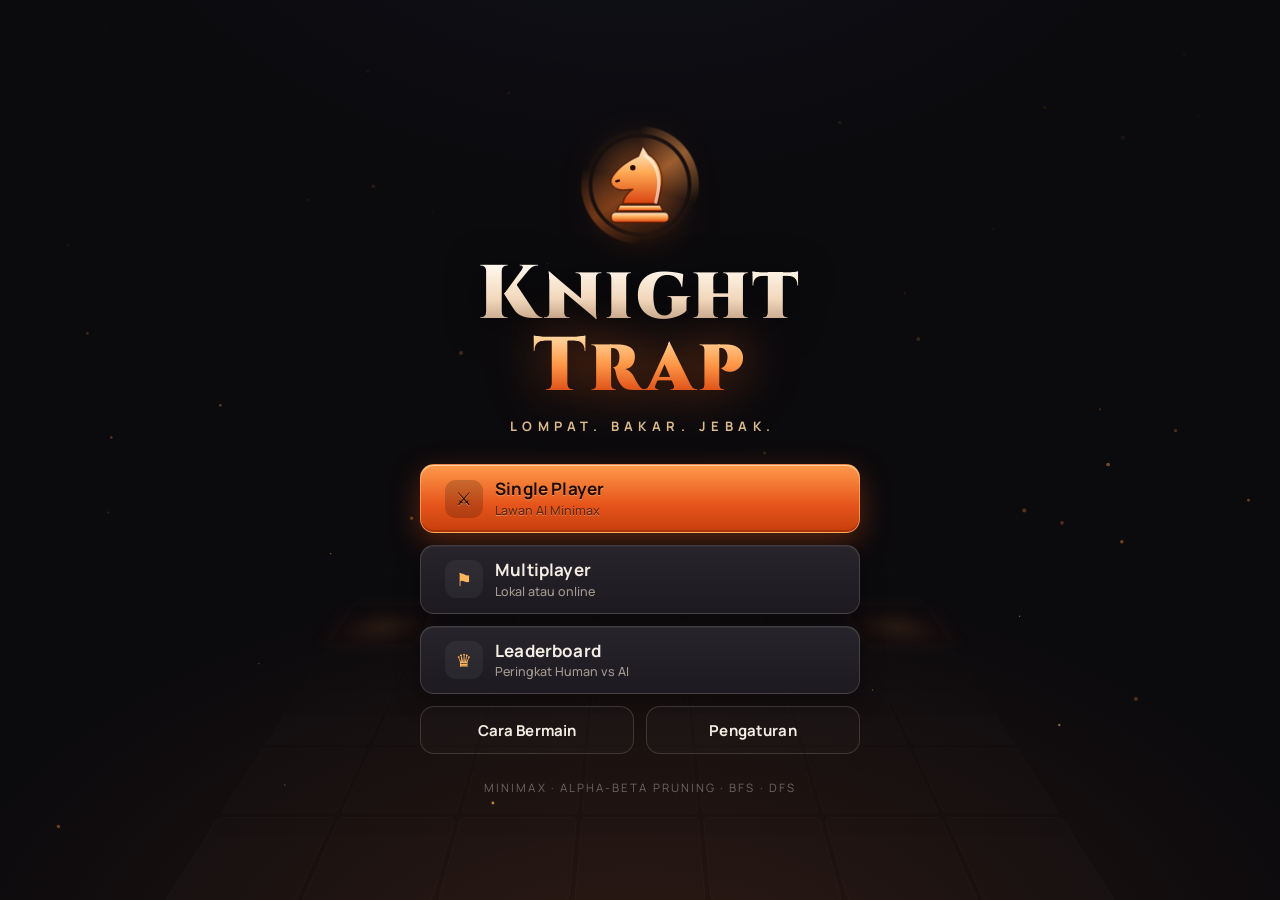
==== index.html @ d7d718d5 "Knight Trap annotated edition: commented source and learning guide" ====
<!doctype html>
<!-- [ID] Awal dokumen HTML; lang="id" = bahasa Indonesia (diganti otomatis oleh setLang di i18n.js). -->
<html lang="id">
<!-- [ID] Bagian head: informasi halaman, tidak tampil di layar. -->
<head>
  <!-- [ID] Pakai pengodean UTF-8 supaya simbol seperti ♞ dan → tampil benar. -->
  <meta charset="utf-8">
  <!-- [ID] Lebar halaman mengikuti layar HP; viewport-fit=cover memakai seluruh layar termasuk area notch. -->
  <meta name="viewport" content="width=device-width, initial-scale=1, viewport-fit=cover">
  <!-- [ID] Judul tab browser. -->
  <title>Knight Trap</title>
  <!-- [ID] Deskripsi untuk mesin pencari dan pratinjau link. -->
  <meta name="description" content="Knight Trap: lompat, bakar, jebak. Game strategi 7×7 dengan AI Minimax + Alpha-Beta Pruning.">
  <!-- [ID] Warna bilah browser di HP. -->
  <meta name="theme-color" content="#0b0a0d">
  <!-- [ID] Ikon tab (favicon) berupa SVG knight yang ditanam langsung di dalam atribut, tanpa file terpisah. -->
  <link rel="icon" href="data:image/svg+xml,%3Csvg xmlns='http://www.w3.org/2000/svg' viewBox='0 0 64 64'%3E%3Crect width='64' height='64' rx='14' fill='%23141217'/%3E%3Cpath fill='%23ff8a3d' d='M20 45C21 40 24 37 27 35C24 35 20 36 17 35C13 34 11 31 12 28L13 26C17 20 24 15 31 12L34 5L38 11C45 15 48 24 47 32C46 38 45 42 44 45Z'/%3E%3Crect x='15' y='47' width='34' height='8' rx='3' fill='%23ff8a3d'/%3E%3C/svg%3E">
  <!-- [ID] Mulai koneksi lebih awal ke server Google Fonts (mempercepat pemuatan font). -->
  <link rel="preconnect" href="https://fonts.googleapis.com">
  <!-- [ID] Sama, untuk server file font. -->
  <link rel="preconnect" href="https://fonts.gstatic.com" crossorigin>
  <!-- [ID] Muat font Cinzel (judul) dan Manrope (teks). -->
  <link href="https://fonts.googleapis.com/css2?family=Cinzel:wght@600;700;900&family=Manrope:wght@400;500;600;700;800&display=swap" rel="stylesheet">
  <!-- [ID] Muat file gaya utama. -->
  <link rel="stylesheet" href="css/style.css">
</head>
<!-- [ID] Isi halaman yang tampil. -->
<body>
  <!-- Shared SVG defs: knight gradients and glyph. Kept 0×0 rather than display:none so gradients resolve. -->
  <!-- [ID] SVG tersembunyi berukuran 0x0 yang menyimpan gradasi warna dan bentuk knight untuk dipakai ulang. -->
  <svg class="svg-defs" width="0" height="0" aria-hidden="true" focusable="false">
    <!-- [ID] defs = definisi yang tidak digambar langsung. -->
    <defs>
      <!-- [ID] Gradasi biru untuk knight P1 (dari atas ke bawah). -->
      <linearGradient id="kg-0" x1="0" y1="0" x2="0" y2="1">
        <!-- [ID] Warna atas: biru sangat terang. -->
        <stop offset="0" stop-color="#e6f0ff"/>
        <!-- [ID] Warna tengah: biru muda. -->
        <stop offset=".45" stop-color="#8fb8ff"/>
        <!-- [ID] Warna bawah: biru tua. -->
        <stop offset="1" stop-color="#2f5fcf"/>
      </linearGradient>
      <!-- [ID] Gradasi oranye untuk knight P2. -->
      <linearGradient id="kg-1" x1="0" y1="0" x2="0" y2="1">
        <!-- [ID] Warna atas: krem. -->
        <stop offset="0" stop-color="#fff0d6"/>
        <!-- [ID] Warna tengah: oranye. -->
        <stop offset=".45" stop-color="#ffaa55"/>
        <!-- [ID] Warna bawah: oranye tua. -->
        <stop offset="1" stop-color="#d9440f"/>
      </linearGradient>
      <!-- [ID] Gradasi kilau putih (dari kiri ke kanan). -->
      <linearGradient id="kg-shine" x1="0" y1="0" x2="1" y2="0">
        <!-- [ID] Transparan. -->
        <stop offset="0" stop-color="#fff" stop-opacity=".0"/>
        <!-- [ID] Putih setengah transparan di tengah. -->
        <stop offset=".5" stop-color="#fff" stop-opacity=".55"/>
        <!-- [ID] Transparan. -->
        <stop offset="1" stop-color="#fff" stop-opacity=".0"/>
      </linearGradient>
      <!-- [ID] Bentuk knight sebagai simbol yang bisa dipakai ulang dengan <use href="#knight-glyph">. -->
      <symbol id="knight-glyph" viewBox="0 0 64 64">
        <!-- [ID] Badan kepala kuda; warna diambil dari variabel CSS (kf = isi, ks = garis) supaya bisa biru atau oranye. -->
        <path class="k-body" style="fill:var(--kf);stroke:var(--ks);stroke-width:1.2;stroke-linejoin:round" d="M20 45C21 40 24 37 27 35C24 35 20 36 17 35C13 34 11 31 12 28L13 26C17 20 24 15 31 12L34 5L38 11C45 15 48 24 47 32C46 38 45 42 44 45Z"/>
        <!-- [ID] Garis surai. -->
        <path class="k-mane" d="M36 12C42 16 45 23 45 31C45 36 44 40 43 44" style="fill:none;stroke:var(--km)" stroke-width="2.2" stroke-linecap="round"/>
        <!-- [ID] Mata. -->
        <circle class="k-eye" cx="27" cy="20" r="1.9" style="fill:var(--ke)"/>
        <!-- [ID] Lubang hidung. -->
        <path class="k-nostril" d="M15.5 29.5l1.8-.6" style="fill:none;stroke:var(--ke)" stroke-width="1.6" stroke-linecap="round"/>
        <!-- [ID] Kerah di bawah leher. -->
        <path class="k-collar" d="M18 46h28l2 4H16z" style="fill:var(--kf);stroke:var(--ks);stroke-width:1.2"/>
        <!-- [ID] Alas bidak. -->
        <rect class="k-base" x="12" y="51" width="40" height="7" rx="3" style="fill:var(--kf);stroke:var(--ks);stroke-width:1.2"/>
      </symbol>
    </defs>
  </svg>

  <!-- [ID] Kanvas bara api yang melayang di latar belakang (digambar oleh fx.js). -->
  <canvas id="bg-embers" aria-hidden="true"></canvas>

  <!-- [ID] Wadah semua layar aplikasi. Hanya satu layar (section.screen) yang tampil pada satu waktu. -->
  <main id="app">
    <!-- MAIN MENU -->
    <!-- [ID] Layar menu utama (data-screen="menu"). -->
    <section class="screen is-active" id="screen-menu" data-screen="menu">
      <!-- [ID] Papan hiasan miring di belakang menu (kotaknya diisi main.js). -->
      <div class="menu-stage" aria-hidden="true"><div class="menu-board" id="menu-board"></div></div>
      <!-- [ID] Isi menu. -->
      <div class="menu">
        <!-- [ID] Lambang lingkaran dengan knight. -->
        <div class="crest" aria-hidden="true">
          <!-- [ID] Cincin bercahaya. -->
          <div class="crest-ring"></div>
          <!-- [ID] Knight oranye di tengah lambang. -->
          <svg class="crest-knight" viewBox="0 0 64 64"><use href="#knight-glyph" class="kglyph p1"/></svg>
        </div>
        <!-- [ID] Judul besar "Knight Trap". -->
        <h1 class="title" aria-label="Knight Trap">
          <!-- [ID] Kata "Knight". -->
          <span class="title-word">Knight</span>
          <!-- [ID] Kata "Trap" (warna api). -->
          <span class="title-word title-trap">Trap</span>
        </h1>
        <!-- [ID] Slogan; data-i18n="tagline" artinya teksnya diganti sesuai bahasa. -->
        <p class="tagline" data-i18n="tagline">Lompat. Bakar. Jebak.</p>
        <!-- [ID] Tombol-tombol menu. -->
        <nav class="menu-buttons">
          <!-- [ID] Tombol Single Player; data-go="sp" membuka layar sp. -->
          <button class="btn btn-primary btn-lg" data-go="sp">
            <!-- [ID] Ikon pedang. -->
            <span class="btn-icon" aria-hidden="true">⚔</span>
            <!-- [ID] Teks tombol dan keterangan kecil. -->
            <span><span data-i18n="singlePlayer">Single Player</span><small data-i18n="vsAi">Lawan AI</small></span>
          </button>
          <!-- [ID] Tombol Multiplayer (layar mp). -->
          <button class="btn btn-lg" data-go="mp">
            <!-- [ID] Ikon bendera. -->
            <span class="btn-icon" aria-hidden="true">⚑</span>
            <!-- [ID] Teks tombol. -->
            <span><span data-i18n="multiplayer">Multiplayer</span><small data-i18n="mpSub">Lokal atau online</small></span>
          </button>
          <!-- [ID] Tombol Leaderboard (layar board). -->
          <button class="btn btn-lg" data-go="board">
            <!-- [ID] Ikon mahkota. -->
            <span class="btn-icon" aria-hidden="true">♛</span>
            <!-- [ID] Teks tombol. -->
            <span><span data-i18n="leaderboard">Leaderboard</span><small data-i18n="lbMenuSub">Peringkat Human vs AI</small></span>
          </button>
          <!-- [ID] Baris dua tombol kecil. -->
          <div class="menu-row">
            <!-- [ID] Tombol Cara Bermain. -->
            <button class="btn btn-ghost" data-go="howto" data-i18n="howToPlay">Cara Bermain</button>
            <!-- [ID] Tombol Pengaturan. -->
            <button class="btn btn-ghost" data-go="settings" data-i18n="settings">Pengaturan</button>
          </div>
        </nav>
        <!-- [ID] Catatan algoritma yang dipakai. -->
        <p class="menu-foot">Minimax · Alpha-Beta Pruning · BFS · DFS</p>
      </div>
    </section>

    <!-- SINGLE PLAYER SETUP -->
    <!-- [ID] Layar persiapan Single Player. -->
    <section class="screen" id="screen-sp" data-screen="sp">
      <!-- [ID] Panel halaman. -->
      <div class="panel-page">
        <!-- [ID] Kepala halaman. -->
        <header class="page-head">
          <!-- [ID] Tombol kembali (data-back). -->
          <button class="icon-btn" data-back aria-label="Back">←</button>
          <!-- [ID] Judul. -->
          <h2 data-i18n="singlePlayer">Single Player</h2>
        </header>
        <!-- [ID] Label tingkat kesulitan. -->
        <h3 class="label" data-i18n="difficulty">Tingkat kesulitan</h3>
        <!-- [ID] Empat kartu level, berperilaku seperti radio button. -->
        <div class="diff-grid" role="radiogroup" id="diff-grid">
          <!-- [ID] Kartu Easy. -->
          <button class="diff-card" role="radio" data-diff="easy">
            <!-- [ID] Satu ikon api. -->
            <span class="diff-flames" aria-hidden="true"><i></i></span>
            <!-- [ID] Nama level, kedalaman, dan poin per langkah (data-pts diisi main.js). -->
            <strong data-i18n="easy">Easy</strong><span class="diff-meta" data-i18n="depth1">Kedalaman 1</span><span class="diff-pts" data-pts="easy"></span>
          </button>
          <!-- [ID] Kartu Medium. -->
          <button class="diff-card" role="radio" data-diff="medium">
            <!-- [ID] Dua ikon api. -->
            <span class="diff-flames" aria-hidden="true"><i></i><i></i></span>
            <!-- [ID] Nama level, kedalaman, poin. -->
            <strong data-i18n="medium">Medium</strong><span class="diff-meta" data-i18n="depth2">Kedalaman 2</span><span class="diff-pts" data-pts="medium"></span>
          </button>
          <!-- [ID] Kartu Hard. -->
          <button class="diff-card" role="radio" data-diff="hard">
            <!-- [ID] Tiga ikon api. -->
            <span class="diff-flames" aria-hidden="true"><i></i><i></i><i></i></span>
            <!-- [ID] Nama level, kedalaman, poin. -->
            <strong data-i18n="hard">Hard</strong><span class="diff-meta" data-i18n="depth3">Kedalaman 3</span><span class="diff-pts" data-pts="hard"></span>
          </button>
          <!-- [ID] Kartu Expert. -->
          <button class="diff-card" role="radio" data-diff="expert">
            <!-- [ID] Empat ikon api. -->
            <span class="diff-flames" aria-hidden="true"><i></i><i></i><i></i><i></i></span>
            <!-- [ID] Nama level, kedalaman, poin. -->
            <strong data-i18n="expert">Expert</strong><span class="diff-meta" data-i18n="depth4">Kedalaman 4</span><span class="diff-pts" data-pts="expert"></span>
          </button>
        </div>
        <!-- [ID] Judul "Cara dapat poin". -->
        <h3 class="label" data-i18n="pointsHow">Cara dapat poin</h3>
        <!-- [ID] Kotak tabel poin. -->
        <div class="pts-box">
          <!-- [ID] Tabel poin per level (diisi pointsTable di main.js). -->
          <div id="sp-points"></div>
          <!-- [ID] Penjelasan singkat sistem poin. -->
          <p class="pts-note" data-i18n="pointsNote">Setiap langkahmu dapat poin, dan menang dapat bonus.</p>
        </div>
        <!-- [ID] Label siapa jalan duluan. -->
        <h3 class="label" data-i18n="whoFirst">Siapa jalan duluan?</h3>
        <!-- [ID] Tiga pilihan. -->
        <div class="seg" role="radiogroup" id="first-seg">
          <!-- [ID] Pemain duluan. -->
          <button role="radio" data-first="human" data-i18n="you">Kamu</button>
          <!-- [ID] AI duluan. -->
          <button role="radio" data-first="ai">AI</button>
          <!-- [ID] Acak. -->
          <button role="radio" data-first="random" data-i18n="random">Acak</button>
        </div>
        <!-- [ID] Baris saklar Alpha-Beta. -->
        <label class="switch-row">
          <!-- [ID] Judul dan penjelasan saklar. -->
          <span><strong>Alpha-Beta Pruning</strong><small data-i18n="abHint">Matikan untuk melihat Minimax biasa memeriksa lebih banyak posisi.</small></span>
          <!-- [ID] Saklar (checkbox bergaya switch). -->
          <input type="checkbox" class="switch" id="sp-ab" checked>
        </label>
        <!-- [ID] Baris nama tim. -->
        <div class="switch-row">
          <!-- [ID] Label dan nama tim saat ini. -->
          <span><strong data-i18n="teamName">Nama tim</strong><small id="sp-team-name">—</small></span>
          <!-- [ID] Tombol Ganti nama. -->
          <button class="btn btn-ghost team-change" id="sp-team-change" data-i18n="change">Ganti</button>
        </div>
        <!-- [ID] Tombol Mulai. -->
        <button class="btn btn-primary btn-lg btn-block" id="sp-start" data-i18n="startGame">Mulai</button>
      </div>
    </section>

    <!-- MULTIPLAYER -->
    <!-- [ID] Layar Multiplayer. -->
    <section class="screen" id="screen-mp" data-screen="mp">
      <!-- [ID] Panel halaman. -->
      <div class="panel-page">
        <!-- [ID] Kepala halaman. -->
        <header class="page-head">
          <!-- [ID] Tombol kembali. -->
          <button class="icon-btn" data-back aria-label="Back">←</button>
          <!-- [ID] Judul. -->
          <h2 data-i18n="multiplayer">Multiplayer</h2>
        </header>
        <!-- [ID] Kartu mode Lokal (seluruh kartu adalah tombol). -->
        <button class="mode-card" id="mp-local">
          <!-- [ID] Gambar dua knight. -->
          <span class="mode-art" aria-hidden="true">
            <!-- [ID] Knight biru. -->
            <svg viewBox="0 0 64 64"><use href="#knight-glyph" class="kglyph p0"/></svg>
            <!-- [ID] Knight oranye, dicerminkan. -->
            <svg viewBox="0 0 64 64" class="flip"><use href="#knight-glyph" class="kglyph p1"/></svg>
          </span>
          <!-- [ID] Judul dan penjelasan mode Lokal. -->
          <span class="mode-text"><strong data-i18n="local">Lokal</strong><small data-i18n="localSub">Dua pemain di satu perangkat, bergantian.</small></span>
          <!-- [ID] Panah ke kanan. -->
          <span class="chev" aria-hidden="true">›</span>
        </button>
        <!-- [ID] Kartu mode Online. -->
        <div class="mode-card mode-online">
          <!-- [ID] Ikon bola dunia. -->
          <span class="mode-art" aria-hidden="true"><span class="globe">◎</span></span>
          <!-- [ID] Judul dan penjelasan mode Online. -->
          <span class="mode-text"><strong>Online</strong><small data-i18n="onlineSub">Main lewat internet dengan kode ruang.</small></span>
          <!-- [ID] Tombol-tombol online. -->
          <div class="online-actions">
            <!-- [ID] Tombol Buat ruang. -->
            <button class="btn btn-primary" id="mp-host" data-i18n="createRoom">Buat ruang</button>
            <!-- [ID] Form gabung dengan kode. -->
            <form class="join-form" id="join-form" autocomplete="off">
              <!-- [ID] Kolom kode ruang (maks. 6 karakter, otomatis huruf besar). -->
              <input id="join-code" class="code-input" maxlength="6" placeholder="KODE" aria-label="Room code" spellcheck="false" autocapitalize="characters">
              <!-- [ID] Tombol Gabung. -->
              <button class="btn" type="submit" data-i18n="join">Gabung</button>
            </form>
          </div>
        </div>
      </div>
    </section>

    <!-- ONLINE LOBBY -->
    <!-- [ID] Layar lobi online. -->
    <section class="screen" id="screen-lobby" data-screen="lobby">
      <!-- [ID] Panel halaman. -->
      <div class="panel-page lobby">
        <!-- [ID] Kepala halaman. -->
        <header class="page-head">
          <!-- [ID] Tombol kembali (membatalkan sesi). -->
          <button class="icon-btn" id="lobby-cancel" aria-label="Back">←</button>
          <!-- [ID] Judul. -->
          <h2>Online</h2>
        </header>
        <!-- [ID] Kartu lobi. -->
        <div class="lobby-card">
          <!-- [ID] Label kode ruang. -->
          <p class="label" id="lobby-label" data-i18n="roomCode">Kode ruang</p>
          <!-- [ID] Kode ruang besar. -->
          <div class="room-code" id="room-code">·····</div>
          <!-- [ID] Tombol salin kode. -->
          <button class="btn btn-ghost" id="copy-code" data-i18n="copy">Salin kode</button>
          <!-- [ID] Status koneksi: titik warna dan teks. -->
          <div class="conn-status"><span class="dot" id="lobby-dot"></span><span id="lobby-status">…</span></div>
          <!-- [ID] Petunjuk. -->
          <p class="lobby-hint" id="lobby-hint" data-i18n="lobbyHint">Bagikan kode ini ke temanmu. Game mulai otomatis saat dia bergabung.</p>
        </div>
      </div>
    </section>

    <!-- LEADERBOARD -->
    <!-- [ID] Layar Leaderboard. -->
    <section class="screen" id="screen-board" data-screen="board">
      <!-- [ID] Panel halaman. -->
      <div class="panel-page">
        <!-- [ID] Kepala halaman. -->
        <header class="page-head">
          <!-- [ID] Tombol kembali. -->
          <button class="icon-btn" data-back aria-label="Back">←</button>
          <!-- [ID] Judul. -->
          <h2 data-i18n="leaderboard">Leaderboard</h2>
          <!-- [ID] Tombol refresh (ikon berputar saat memuat). -->
          <button class="icon-btn lb-refresh" id="lb-refresh" aria-label="Refresh">↻</button>
        </header>
        <!-- [ID] Subjudul acara. -->
        <p class="lb-sub">NPLC Universitas Ciputra · Human vs AI</p>
        <!-- [ID] Status: titik warna dan waktu pembaruan atau "offline". -->
        <div class="conn-status lb-status"><span class="dot" id="lb-dot"></span><span id="lb-status">…</span></div>
        <!-- [ID] Tabel leaderboard. -->
        <div class="lb">
          <!-- [ID] Baris judul kolom. -->
          <div class="lb-row lb-head" aria-hidden="true">
            <!-- [ID] Kolom: #, Tim, Poin, Menang, Main. -->
            <span>#</span><span data-i18n="lbTeam">Tim</span><span data-i18n="lbPoints">Poin</span><span data-i18n="lbWins">Menang</span><span data-i18n="lbGames">Main</span>
          </div>
          <!-- [ID] Daftar tim (diisi renderLeaderboard di main.js). -->
          <ol class="lb-list" id="lb-list"></ol>
        </div>
        <!-- [ID] Info skor yang masih tersimpan di perangkat. -->
        <p class="lb-pending" id="lb-pending" hidden></p>
      </div>
    </section>

    <!-- HOW TO PLAY -->
    <!-- [ID] Layar Cara Bermain. -->
    <section class="screen" id="screen-howto" data-screen="howto">
      <!-- [ID] Panel halaman lebar. -->
      <div class="panel-page wide">
        <!-- [ID] Kepala halaman. -->
        <header class="page-head">
          <!-- [ID] Tombol kembali. -->
          <button class="icon-btn" data-back aria-label="Back">←</button>
          <!-- [ID] Judul. -->
          <h2 data-i18n="howToPlay">Cara Bermain</h2>
        </header>
        <!-- [ID] Tiga kartu langkah (diisi buildHowTo di main.js). -->
        <div class="steps" id="howto-steps"></div>
        <!-- [ID] Kotak aturan kalah. -->
        <div class="lose-rule">
          <!-- [ID] Ikon rantai. -->
          <span class="lose-icon" aria-hidden="true">⛓</span>
          <!-- [ID] Teks aturan kalah (berisi HTML, lewat data-i18n-html). -->
          <p data-i18n-html="loseRule"></p>
        </div>
        <!-- [ID] Tombol Main sekarang (ke layar Single Player). -->
        <button class="btn btn-primary btn-lg btn-block" data-go="sp" data-i18n="playNow">Main sekarang</button>
      </div>
    </section>

    <!-- SETTINGS -->
    <!-- [ID] Layar Pengaturan. -->
    <section class="screen" id="screen-settings" data-screen="settings">
      <!-- [ID] Panel halaman. -->
      <div class="panel-page">
        <!-- [ID] Kepala halaman. -->
        <header class="page-head">
          <!-- [ID] Tombol kembali. -->
          <button class="icon-btn" data-back aria-label="Back">←</button>
          <!-- [ID] Judul. -->
          <h2 data-i18n="settings">Pengaturan</h2>
        </header>
        <!-- [ID] Baris saklar suara. -->
        <label class="switch-row">
          <!-- [ID] Judul dan penjelasan. -->
          <span><strong data-i18n="sound">Suara</strong><small data-i18n="soundSub">Efek lompat, bakar, dan jebakan.</small></span>
          <!-- [ID] Saklar suara. -->
          <input type="checkbox" class="switch" id="set-sound" checked>
        </label>
        <!-- [ID] Baris pilihan bahasa. -->
        <div class="switch-row">
          <!-- [ID] Label. -->
          <span><strong data-i18n="language">Bahasa</strong></span>
          <!-- [ID] Dua pilihan bahasa. -->
          <div class="seg seg-sm" id="lang-seg" role="radiogroup">
            <!-- [ID] Indonesia. -->
            <button role="radio" data-lang="id">Indonesia</button>
            <!-- [ID] English. -->
            <button role="radio" data-lang="en">English</button>
          </div>
        </div>
        <!-- [ID] Kredit tim. -->
        <p class="credits">Knight Trap · Louis Yuriel Saputra, Clarrence Adriano Hemeldan, Shatrya Christiano Chandra · Universitas Ciputra 2026/2027</p>
      </div>
    </section>

    <!-- GAME -->
    <!-- [ID] Layar permainan. -->
    <section class="screen" id="screen-game" data-screen="game">
      <!-- [ID] Bilah atas. -->
      <header class="game-top">
        <!-- [ID] Tombol kembali ke menu. -->
        <button class="icon-btn" id="game-exit" aria-label="Menu">←</button>
        <!-- [ID] Nama mode, misalnya "Single Player · Hard". -->
        <div class="game-mode" id="game-mode">—</div>
        <!-- [ID] Bagian kanan bilah atas. -->
        <div class="game-top-right">
          <!-- [ID] Kotak skor (hanya mode Single Player). -->
          <span class="score-pill" id="score-pill" hidden><small data-i18n="points">Poin</small><b id="score-val">0</b></span>
          <!-- [ID] Status koneksi (hanya mode online). -->
          <span class="net-pill" id="net-pill" hidden><span class="dot"></span><span class="net-text"></span></span>
          <!-- [ID] Tombol suara. -->
          <button class="icon-btn" id="game-sound" aria-label="Sound">♪</button>
        </div>
      </header>

      <!-- [ID] Tata letak game: kartu pemain, papan, panel samping. -->
      <div class="game-layout">
        <!-- [ID] Kartu pemain. -->
        <aside class="players" id="players">
          <!-- [ID] Kartu P1 (biru). -->
          <div class="pcard" data-side="0">
            <!-- [ID] Ikon knight biru. -->
            <svg class="pcard-knight" viewBox="0 0 64 64" aria-hidden="true"><use href="#knight-glyph" class="kglyph p0"/></svg>
            <!-- [ID] Nama dan warna. -->
            <div class="pcard-info"><strong class="pcard-name">P1</strong><span class="pcard-sub"></span></div>
            <!-- [ID] Jumlah lompatan legal (mobilitas). -->
            <div class="pcard-mob" title="Lompatan tersedia"><b>0</b><small data-i18n="jumps">lompatan</small></div>
          </div>
          <!-- [ID] Tulisan VS. -->
          <div class="vs" aria-hidden="true">VS</div>
          <!-- [ID] Kartu P2 (oranye). -->
          <div class="pcard" data-side="1">
            <!-- [ID] Ikon knight oranye. -->
            <svg class="pcard-knight" viewBox="0 0 64 64" aria-hidden="true"><use href="#knight-glyph" class="kglyph p1"/></svg>
            <!-- [ID] Nama dan warna. -->
            <div class="pcard-info"><strong class="pcard-name">P2</strong><span class="pcard-sub"></span></div>
            <!-- [ID] Jumlah lompatan legal. -->
            <div class="pcard-mob"><b>0</b><small data-i18n="jumps">lompatan</small></div>
          </div>
        </aside>

        <!-- [ID] Kolom papan. -->
        <div class="board-col">
          <!-- [ID] Status giliran; aria-live supaya pembaca layar mengumumkan perubahan. -->
          <div class="status" id="status" aria-live="polite">
            <!-- [ID] Titik warna dan teks status. -->
            <span class="status-dot"></span><span class="status-text" id="status-text"></span>
            <!-- [ID] Tombol Batal lompat (muncul saat fase jebakan). -->
            <button class="status-undo" id="undo-jump" hidden data-i18n="undoJump">Batal lompat</button>
          </div>
          <!-- [ID] Bingkai papan. -->
          <div class="board-shell" id="board-shell">
            <!-- [ID] Papan 7x7 (kotak, knight, dan kanvas efek dibuat oleh BoardView di board.js). -->
            <div class="board" id="board"></div>
          </div>
        </div>

        <!-- [ID] Panel samping. -->
        <aside class="side" id="side">
          <!-- [ID] Panel "Otak AI" (hanya mode Single Player). -->
          <section class="ai-panel" id="ai-panel">
            <!-- [ID] Kepala panel. -->
            <header class="ai-head">
              <!-- [ID] Judul. -->
              <h3 data-i18n="aiBrain">Otak AI</h3>
              <!-- [ID] Animasi tiga titik "berpikir". -->
              <span class="thinking" id="thinking"><i></i><i></i><i></i><span data-i18n="thinking">berpikir</span></span>
            </header>
            <!-- [ID] Kotak statistik. -->
            <div class="stats">
              <!-- [ID] Kedalaman. -->
              <div class="stat"><small data-i18n="statDepth">Kedalaman</small><b id="st-depth">–</b></div>
              <!-- [ID] Posisi diperiksa. -->
              <div class="stat"><small data-i18n="statNodes">Posisi diperiksa</small><b id="st-nodes">–</b></div>
              <!-- [ID] Cabang dipangkas. -->
              <div class="stat"><small data-i18n="statCutoffs">Cabang dipangkas</small><b id="st-cutoffs">–</b></div>
              <!-- [ID] Waktu. -->
              <div class="stat"><small data-i18n="statTime">Waktu</small><b id="st-time">–</b></div>
              <!-- [ID] Skor langkah (lebar penuh). -->
              <div class="stat stat-wide"><small data-i18n="statScore">Skor langkah</small><b id="st-score">–</b></div>
            </div>
            <!-- [ID] Saklar Alpha-Beta di dalam game. -->
            <label class="switch-row compact">
              <!-- [ID] Label dan status ON/OFF. -->
              <span><strong>Alpha-Beta</strong><small id="ab-state">ON</small></span>
              <!-- [ID] Saklar. -->
              <input type="checkbox" class="switch" id="game-ab" checked>
            </label>
          </section>
          <!-- [ID] Panel riwayat langkah. -->
          <section class="log-panel">
            <!-- [ID] Judul. -->
            <h3 data-i18n="moveLog">Riwayat langkah</h3>
            <!-- [ID] Daftar langkah (diisi ui.log di main.js). -->
            <ol class="log" id="log"></ol>
          </section>
        </aside>
      </div>
    </section>
  </main>

  <!-- GAME OVER -->
  <!-- [ID] Layar game over (lapisan modal, tersembunyi sampai game selesai). -->
  <div class="modal" id="gameover" hidden>
    <!-- [ID] Kartu dialog. -->
    <div class="modal-card" role="dialog" aria-modal="true" aria-labelledby="go-title">
      <!-- [ID] Knight di atas kartu (warna pemenang). -->
      <div class="go-crest"><svg viewBox="0 0 64 64"><use href="#knight-glyph" class="kglyph" id="go-glyph"/></svg></div>
      <!-- [ID] Judul: Kamu Menang / Kamu Kalah. -->
      <h2 id="go-title">—</h2>
      <!-- [ID] Keterangan. -->
      <p id="go-sub"></p>
      <!-- [ID] Jumlah langkah. -->
      <div class="go-stats"><span><b id="go-moves">0</b> <span data-i18n="movesPlayed">langkah</span></span></div>
      <!-- [ID] Bagian poin (hanya Single Player). -->
      <section class="go-score" id="go-score" hidden>
        <!-- [ID] Judul dan level x pengali. -->
        <header class="go-score-head"><span data-i18n="points">Poin</span><span id="go-mult"></span></header>
        <!-- [ID] Rincian poin. -->
        <ul class="go-breakdown" id="go-breakdown"></ul>
        <!-- [ID] Tombol Kirim skor. -->
        <button class="btn btn-block" id="go-submit" data-i18n="submitScore">Kirim skor</button>
        <!-- [ID] Status pengiriman. -->
        <p class="go-submit-status" id="go-submit-status" aria-live="polite"></p>
      </section>
      <!-- [ID] Tombol aksi. -->
      <div class="go-actions">
        <!-- [ID] Main lagi. -->
        <button class="btn btn-primary btn-lg" id="go-rematch" data-i18n="rematch">Main lagi</button>
        <!-- [ID] Menu utama. -->
        <button class="btn btn-ghost" id="go-menu" data-i18n="mainMenu">Menu utama</button>
      </div>
      <!-- [ID] Pesan tunggu (mode online). -->
      <p class="go-wait" id="go-wait" hidden></p>
    </div>
  </div>

  <!-- [ID] Notifikasi singkat (toast) di bawah layar. -->
  <div class="toast" id="toast" role="status" aria-live="polite"></div>

  <!-- [ID] Muat main.js sebagai ES module; main.js memuat file lain lewat import. -->
  <script type="module" src="js/main.js"></script>
</body>
</html>
---- css/style.css ----
/* Knight Trap — dark stone board lit by embers. */

/* [ID] Gaya untuk: akar dokumen (tempat variabel global). */
:root {
  /* [ID] variabel --bg (warna latar) = #0b0a0d */
  --bg: #0b0a0d;
  /* [ID] variabel --bg-2 (warna latar kedua) = #131118 */
  --bg-2: #131118;
  /* [ID] variabel --panel (warna panel transparan) = rgba(25, 22, 30, 0.78) */
  --panel: rgba(25, 22, 30, 0.78);
  /* [ID] variabel --panel-solid (warna panel padat) = #19161e */
  --panel-solid: #19161e;
  /* [ID] variabel --panel-2 (warna panel kedua) = rgba(36, 32, 42, 0.9) */
  --panel-2: rgba(36, 32, 42, 0.9);
  /* [ID] variabel --line (warna garis tipis) = rgba(255, 236, 214, 0.09) */
  --line: rgba(255, 236, 214, 0.09);
  /* [ID] variabel --line-2 (warna garis lebih jelas) = rgba(255, 236, 214, 0.16) */
  --line-2: rgba(255, 236, 214, 0.16);
  /* [ID] variabel --text (warna teks) = #f4ede4 */
  --text: #f4ede4;
  /* [ID] variabel --muted (warna teks redup) = #a39a90 */
  --muted: #a39a90;
  /* [ID] variabel --faint (warna teks sangat redup) = #6d665f */
  --faint: #6d665f;

  /* [ID] variabel --ember (warna oranye api) = #ff7a2f */
  --ember: #ff7a2f;
  /* [ID] variabel --ember-2 (oranye terang) = #ffb45c */
  --ember-2: #ffb45c;
  /* [ID] variabel --ember-3 (oranye pucat) = #ffd9a3 */
  --ember-3: #ffd9a3;
  /* [ID] variabel --ember-glow (pendaran oranye) = rgba(255, 122, 47, 0.45) */
  --ember-glow: rgba(255, 122, 47, 0.45);
  /* [ID] variabel --steel (warna biru baja) = #6ea8ff */
  --steel: #6ea8ff;
  /* [ID] variabel --steel-2 (biru terang) = #b9d4ff */
  --steel-2: #b9d4ff;
  /* [ID] variabel --steel-glow (pendaran biru) = rgba(110, 168, 255, 0.45) */
  --steel-glow: rgba(110, 168, 255, 0.45);
  /* [ID] variabel --danger (warna bahaya (merah)) = #ff5a4f */
  --danger: #ff5a4f;
  /* [ID] variabel --ok (warna berhasil (hijau)) = #57d9a3 */
  --ok: #57d9a3;

  /* [ID] variabel --cell-a (warna kotak terang) = #2b2c35 */
  --cell-a: #2b2c35;
  /* [ID] variabel --cell-b (warna kotak gelap) = #24252d */
  --cell-b: #24252d;

  /* [ID] variabel --radius (sudut bulat besar) = 16px */
  --radius: 16px;
  /* [ID] variabel --radius-sm (sudut bulat kecil) = 10px */
  --radius-sm: 10px;
  /* [ID] variabel --shadow (bayangan standar) = 0 20px 60px rgba(0, 0, 0, 0.55), 0 2px 0 rgba… */
  --shadow: 0 20px 60px rgba(0, 0, 0, 0.55), 0 2px 0 rgba(255, 255, 255, 0.03) inset;
  /* [ID] variabel --font-ui (font teks) = 'Manrope', system-ui, -apple-system, 'Segoe U… */
  --font-ui: 'Manrope', system-ui, -apple-system, 'Segoe UI', sans-serif;
  /* [ID] variabel --font-display (font judul) = 'Cinzel', 'Trajan Pro', Georgia, serif */
  --font-display: 'Cinzel', 'Trajan Pro', Georgia, serif;
  /* [ID] variabel --ease-out (kurva animasi melambat) = cubic-bezier(0.22, 1, 0.36, 1) */
  --ease-out: cubic-bezier(0.22, 1, 0.36, 1);
  /* [ID] variabel --ease-spring (kurva animasi memantul) = cubic-bezier(0.34, 1.56, 0.64, 1) */
  --ease-spring: cubic-bezier(0.34, 1.56, 0.64, 1);

  /* [ID] skema warna browser (gelap): dark */
  color-scheme: dark;
}

/* [ID] *; * + lapisan tambahan sebelum isi; * + lapisan tambahan sesudah isi: cara menghitung ukuran (padding dan garis termasuk). */
*, *::before, *::after { box-sizing: border-box; }
/* [ID] yang disembunyikan: cara tampil. */
[hidden] { display: none !important; }

/* [ID] dokumen; badan halaman: tinggi. */
html, body { height: 100%; }

/* [ID] Gaya untuk: badan halaman. */
body {
  /* [ID] jarak luar: 0 */
  margin: 0;
  /* [ID] latar belakang: (nilainya di baris-baris berikutnya) */
  background:
    radial-gradient(1200px 700px at 50% 110%, rgba(255, 110, 40, 0.13), transparent 60%),
    radial-gradient(900px 600px at 50% -20%, rgba(110, 140, 255, 0.07), transparent 60%),
    var(--bg);
  /* [ID] warna teks: var(--text) */
  color: var(--text);
  /* [ID] jenis huruf: var(--font-ui) */
  font-family: var(--font-ui);
  /* [ID] ukuran huruf: 15px */
  font-size: 15px;
  /* [ID] tinggi baris: 1.45 */
  line-height: 1.45;
  /* [ID] haluskan huruf (Mac): antialiased */
  -webkit-font-smoothing: antialiased;
  /* [ID] isi yang melebihi lebar: hidden */
  overflow-x: hidden;
  /* [ID] warna sorot saat disentuh di HP: transparent */
  -webkit-tap-highlight-color: transparent;
}

/* [ID] semua tombol: pengaturan huruf, warna teks. */
button { font: inherit; color: inherit; }
/* [ID] semua tombol + saat fokus keyboard; kolom isian + saat fokus keyboard: garis fokus, jarak garis fokus. */
button:focus-visible, input:focus-visible { outline: 2px solid var(--ember-2); outline-offset: 2px; }

/* [ID] SVG definisi tersembunyi: cara penempatan, lebar, tinggi, isi yang melebihi wadah. */
.svg-defs { position: absolute; width: 0; height: 0; overflow: hidden; }

/* [ID] Gaya untuk: kanvas bara latar. */
#bg-embers {
  /* [ID] cara penempatan: fixed */
  position: fixed;
  /* [ID] jarak dari semua sisi: 0 */
  inset: 0;
  /* [ID] lebar: 100% */
  width: 100%;
  /* [ID] tinggi: 100% */
  height: 100%;
  /* [ID] apakah bisa diklik: none */
  pointer-events: none;
  /* [ID] urutan tumpukan (lebih besar = di atas): 0 */
  z-index: 0;
}

/* [ID] Gaya untuk: wadah aplikasi. */
#app {
  /* [ID] cara penempatan: relative */
  position: relative;
  /* [ID] urutan tumpukan (lebih besar = di atas): 1 */
  z-index: 1;
  /* [ID] tinggi minimum: 100svh */
  min-height: 100svh;
  /* The particle canvas overhangs the board; clip it without making a scroll container. */
  /* [ID] isi yang melebihi lebar: clip */
  overflow-x: clip;
}

/* ---------- Knight glyph ----------
   Styles cannot reach inside <use> clones, so the symbol reads inherited custom properties. */
/* [ID] gambar knight: variabel --kf, variabel --ks, variabel --km, variabel --ke. */
.kglyph { --kf: url(#kg-0); --ks: rgba(10, 20, 50, 0.55); --km: rgba(255, 255, 255, 0.55); --ke: #0d1530; }
/* [ID] gambar knight + pemain 2 (oranye): variabel --kf, variabel --ks, variabel --ke. */
.kglyph.p1 { --kf: url(#kg-1); --ks: rgba(60, 15, 0, 0.55); --ke: #2a0d00; }
/* [ID] dicerminkan: geser/putar/skala. */
.flip { transform: scaleX(-1); }

/* ---------- Screens ---------- */
/* [ID] Gaya untuk: layar. */
.screen {
  /* [ID] cara tampil: none */
  display: none;
  /* [ID] tinggi minimum: 100svh */
  min-height: 100svh;
  /* [ID] jarak dalam: max(16px, env(safe-area-inset-top)) 16px max(… */
  padding: max(16px, env(safe-area-inset-top)) 16px max(16px, env(safe-area-inset-bottom));
}
/* [ID] layar + yang aktif: cara tampil, animasi. */
.screen.is-active { display: block; animation: screen-in 0.45s var(--ease-out); }
/* [ID] Animasi "screen-in": layar muncul (naik dan memudar masuk). */
@keyframes screen-in {
  /* [ID] awal animasi: tingkat ketidaktransparanan, geser/putar/skala. */
  from { opacity: 0; transform: translateY(10px) scale(0.995); }
  /* [ID] akhir animasi: tingkat ketidaktransparanan, geser/putar/skala. */
  to { opacity: 1; transform: none; }
}

/* ---------- Buttons ---------- */
/* [ID] Gaya untuk: tombol. */
.btn {
  /* [ID] variabel --b (warna garis tombol) = var(--line-2) */
  --b: var(--line-2);
  /* [ID] cara tampil: inline-flex */
  display: inline-flex;
  /* [ID] perataan isi secara vertikal: center */
  align-items: center;
  /* [ID] perataan isi horizontal: center */
  justify-content: center;
  /* [ID] jarak antar isi: 12px */
  gap: 12px;
  /* [ID] tinggi minimum: 48px */
  min-height: 48px;
  /* [ID] jarak dalam: 10px 20px */
  padding: 10px 20px;
  /* [ID] sudut membulat: 14px */
  border-radius: 14px;
  /* [ID] garis tepi: 1px solid var(--b) */
  border: 1px solid var(--b);
  /* [ID] latar belakang: linear-gradient(180deg, rgba(255, 255, 255, 0… */
  background: linear-gradient(180deg, rgba(255, 255, 255, 0.06), rgba(255, 255, 255, 0.015)), var(--panel-solid);
  /* [ID] ketebalan huruf: 700 */
  font-weight: 700;
  /* [ID] jarak antar huruf: 0.01em */
  letter-spacing: 0.01em;
  /* [ID] bentuk kursor mouse: pointer */
  cursor: pointer;
  /* [ID] transisi halus saat berubah: transform 0.18s var(--ease-out), border-color… */
  transition: transform 0.18s var(--ease-out), border-color 0.2s, box-shadow 0.25s, background 0.2s;
  /* [ID] bayangan/pendaran kotak: 0 1px 0 rgba(255, 255, 255, 0.05) inset, 0 8p… */
  box-shadow: 0 1px 0 rgba(255, 255, 255, 0.05) inset, 0 8px 24px rgba(0, 0, 0, 0.35);
  /* [ID] perataan teks: left */
  text-align: left;
}
/* [ID] tombol + saat disorot mouse: geser/putar/skala, warna garis tepi, bayangan/pendaran kotak. */
.btn:hover { transform: translateY(-2px); border-color: rgba(255, 180, 92, 0.45); box-shadow: 0 1px 0 rgba(255, 255, 255, 0.06) inset, 0 12px 30px rgba(0, 0, 0, 0.45), 0 0 0 4px rgba(255, 122, 47, 0.06); }
/* [ID] tombol + saat ditekan: geser/putar/skala. */
.btn:active { transform: translateY(0) scale(0.985); }
/* [ID] tombol + [disabled]: tingkat ketidaktransparanan, apakah bisa diklik. */
.btn[disabled] { opacity: 0.5; pointer-events: none; }
/* [ID] teks kecil di dalam tombol: cara tampil, ketebalan huruf, ukuran huruf, warna teks, jarak antar huruf. */
.btn small { display: block; font-weight: 500; font-size: 12.5px; color: var(--muted); letter-spacing: 0; }
/* [ID] tombol besar: tinggi minimum, ukuran huruf, jarak dalam. */
.btn-lg { min-height: 60px; font-size: 17px; padding: 12px 24px; }
/* [ID] tombol selebar wadah: lebar, perataan isi horizontal, perataan teks. */
.btn-block { width: 100%; justify-content: center; text-align: center; }
/* [ID] Gaya untuk: tombol utama (oranye). */
.btn-primary {
  /* [ID] variabel --b (warna garis tombol) = rgba(255, 190, 120, 0.6) */
  --b: rgba(255, 190, 120, 0.6);
  /* [ID] latar belakang: linear-gradient(180deg, #ff9a4a, #e5541a 60%,… */
  background: linear-gradient(180deg, #ff9a4a, #e5541a 60%, #c63f0e);
  /* [ID] warna teks: #1d0a02 */
  color: #1d0a02;
  /* [ID] bayangan teks: 0 1px 0 rgba(255, 220, 180, 0.4) */
  text-shadow: 0 1px 0 rgba(255, 220, 180, 0.4);
  /* [ID] bayangan/pendaran kotak: 0 1px 0 rgba(255, 240, 210, 0.6) inset, 0 -2p… */
  box-shadow: 0 1px 0 rgba(255, 240, 210, 0.6) inset, 0 -2px 0 rgba(120, 30, 0, 0.35) inset, 0 10px 30px rgba(229, 84, 26, 0.35);
}
/* [ID] teks kecil di dalam tombol utama (oranye): warna teks. */
.btn-primary small { color: rgba(40, 12, 0, 0.72); }
/* [ID] tombol utama (oranye) + saat disorot mouse: warna garis tepi, bayangan/pendaran kotak. */
.btn-primary:hover { border-color: rgba(255, 220, 170, 0.9); box-shadow: 0 1px 0 rgba(255, 240, 210, 0.6) inset, 0 -2px 0 rgba(120, 30, 0, 0.35) inset, 0 14px 40px rgba(229, 84, 26, 0.5); }
/* [ID] tombol transparan: latar belakang, bayangan/pendaran kotak, perataan isi horizontal. */
.btn-ghost { background: rgba(255, 255, 255, 0.02); box-shadow: none; justify-content: center; }
/* [ID] Gaya untuk: ikon di dalam tombol. */
.btn-icon {
  /* [ID] cara tampil: grid */
  display: grid;
  /* [ID] perataan isi ke tengah: center */
  place-items: center;
  /* [ID] lebar: 38px */
  width: 38px;
  /* [ID] tinggi: 38px */
  height: 38px;
  /* [ID] sudut membulat: 11px */
  border-radius: 11px;
  /* [ID] latar belakang: rgba(0, 0, 0, 0.18) */
  background: rgba(0, 0, 0, 0.18);
  /* [ID] ukuran huruf: 18px */
  font-size: 18px;
  /* [ID] porsi ruang flex: none */
  flex: none;
}
/* [ID] ikon di dalam tombol di dalam tombol + kecuali tombol utama: latar belakang, warna teks. */
.btn:not(.btn-primary) .btn-icon { background: rgba(255, 255, 255, 0.05); color: var(--ember-2); }

/* [ID] Gaya untuk: tombol ikon bulat. */
.icon-btn {
  /* [ID] lebar: 44px */
  width: 44px;
  /* [ID] tinggi: 44px */
  height: 44px;
  /* [ID] sudut membulat: 12px */
  border-radius: 12px;
  /* [ID] garis tepi: 1px solid var(--line) */
  border: 1px solid var(--line);
  /* [ID] latar belakang: rgba(255, 255, 255, 0.03) */
  background: rgba(255, 255, 255, 0.03);
  /* [ID] ukuran huruf: 18px */
  font-size: 18px;
  /* [ID] bentuk kursor mouse: pointer */
  cursor: pointer;
  /* [ID] cara tampil: grid */
  display: grid;
  /* [ID] perataan isi ke tengah: center */
  place-items: center;
  /* [ID] transisi halus saat berubah: background 0.2s, border-color 0.2s, transform… */
  transition: background 0.2s, border-color 0.2s, transform 0.15s;
  /* [ID] porsi ruang flex: none */
  flex: none;
}
/* [ID] tombol ikon bulat + saat disorot mouse: latar belakang, warna garis tepi. */
.icon-btn:hover { background: rgba(255, 255, 255, 0.07); border-color: var(--line-2); }
/* [ID] tombol ikon bulat + saat ditekan: geser/putar/skala. */
.icon-btn:active { transform: scale(0.95); }
/* [ID] tombol ikon bulat + yang mati: warna teks, garis pada teks. */
.icon-btn.is-off { color: var(--faint); text-decoration: line-through; }

/* ---------- Main menu ---------- */
/* [ID] layar menu + yang aktif: cara tampil, perataan isi ke tengah, isi yang melebihi wadah, cara penempatan. */
#screen-menu.is-active { display: grid; place-items: center; overflow: hidden; position: relative; }

/* [ID] Gaya untuk: panggung papan hiasan. */
.menu-stage {
  /* [ID] cara penempatan: absolute */
  position: absolute;
  /* [ID] jarak dari semua sisi: auto 0 -6vh 0 */
  inset: auto 0 -6vh 0;
  /* [ID] tinggi: 70vh */
  height: 70vh;
  /* [ID] kedalaman 3D: 900px */
  perspective: 900px;
  /* [ID] apakah bisa diklik: none */
  pointer-events: none;
  /* [ID] gambar topeng: linear-gradient(to top, rgba(0, 0, 0, 0.9), t… */
  mask-image: linear-gradient(to top, rgba(0, 0, 0, 0.9), transparent 85%);
  /* [ID] gambar topeng (Safari): linear-gradient(to top, rgba(0, 0, 0, 0.9), t… */
  -webkit-mask-image: linear-gradient(to top, rgba(0, 0, 0, 0.9), transparent 85%);
}
/* [ID] Gaya untuk: papan hiasan menu. */
.menu-board {
  /* [ID] cara penempatan: absolute */
  position: absolute;
  /* [ID] jarak dari kiri: 50% */
  left: 50%;
  /* [ID] jarak dari bawah: -10% */
  bottom: -10%;
  /* [ID] lebar: min(1100px, 150vw) */
  width: min(1100px, 150vw);
  /* [ID] perbandingan lebar:tinggi: 1 */
  aspect-ratio: 1;
  /* [ID] geser/putar/skala: translateX(-50%) rotateX(62deg) */
  transform: translateX(-50%) rotateX(62deg);
  /* [ID] titik pusat transformasi: 50% 100% */
  transform-origin: 50% 100%;
  /* [ID] cara tampil: grid */
  display: grid;
  /* [ID] susunan kolom grid: repeat(7, 1fr) */
  grid-template-columns: repeat(7, 1fr);
  /* [ID] jarak antar isi: 6px */
  gap: 6px;
  /* [ID] tingkat ketidaktransparanan: 0.55 */
  opacity: 0.55;
}
/* [ID] Gaya untuk: span di dalam papan hiasan menu. */
.menu-board span {
  /* [ID] sudut membulat: 8px */
  border-radius: 8px;
  /* [ID] latar belakang: rgba(255, 255, 255, 0.035) */
  background: rgba(255, 255, 255, 0.035);
  /* [ID] garis tepi: 1px solid rgba(255, 255, 255, 0.04) */
  border: 1px solid rgba(255, 255, 255, 0.04);
  /* [ID] transisi halus saat berubah: background 1.2s ease, box-shadow 1.2s ease */
  transition: background 1.2s ease, box-shadow 1.2s ease;
}
/* [ID] span + menyala di dalam papan hiasan menu: latar belakang, bayangan/pendaran kotak. */
.menu-board span.lit { background: radial-gradient(circle at 50% 60%, rgba(255, 140, 60, 0.55), rgba(120, 30, 0, 0.25) 60%, transparent); box-shadow: 0 0 40px rgba(255, 110, 40, 0.35); }
/* [ID] span + berlubang di dalam papan hiasan menu: latar belakang. */
.menu-board span.pit { background: radial-gradient(circle, #000 35%, rgba(0, 0, 0, 0.5) 70%); }

/* [ID] Gaya untuk: isi menu. */
.menu {
  /* [ID] cara penempatan: relative */
  position: relative;
  /* [ID] lebar: min(440px, 100%) */
  width: min(440px, 100%);
  /* [ID] cara tampil: flex */
  display: flex;
  /* [ID] arah susunan flex: column */
  flex-direction: column;
  /* [ID] perataan isi secara vertikal: center */
  align-items: center;
  /* [ID] perataan teks: center */
  text-align: center;
  /* [ID] jarak dalam: 24px 0 8px */
  padding: 24px 0 8px;
}

/* [ID] Gaya untuk: lambang menu. */
.crest {
  /* [ID] cara penempatan: relative */
  position: relative;
  /* [ID] lebar: 132px */
  width: 132px;
  /* [ID] tinggi: 132px */
  height: 132px;
  /* [ID] cara tampil: grid */
  display: grid;
  /* [ID] perataan isi ke tengah: center */
  place-items: center;
  /* [ID] jarak luar bawah: 8px */
  margin-bottom: 8px;
}
/* [ID] Gaya untuk: cincin lambang. */
.crest-ring {
  /* [ID] cara penempatan: absolute */
  position: absolute;
  /* [ID] jarak dari semua sisi: 0 */
  inset: 0;
  /* [ID] sudut membulat: 50% */
  border-radius: 50%;
  /* [ID] latar belakang: (nilainya di baris-baris berikutnya) */
  background:
    radial-gradient(circle, rgba(255, 140, 60, 0.35), transparent 62%),
    conic-gradient(from 0deg, transparent, rgba(255, 160, 80, 0.55), transparent 30%, transparent 50%, rgba(255, 120, 40, 0.4), transparent 80%);
  /* [ID] topeng bentuk: radial-gradient(circle, transparent 54%, #000… */
  mask: radial-gradient(circle, transparent 54%, #000 56%, #000 62%, transparent 64%), radial-gradient(circle, #000 50%, transparent 52%);
  /* [ID] topeng bentuk (Safari): radial-gradient(circle, transparent 54%, #000… */
  -webkit-mask: radial-gradient(circle, transparent 54%, #000 56%, #000 62%, transparent 64%), radial-gradient(circle, #000 50%, transparent 52%);
  /* [ID] animasi: spin 9s linear infinite */
  animation: spin 9s linear infinite;
  /* [ID] efek visual: blur(0.3px) */
  filter: blur(0.3px);
}
/* [ID] Gaya untuk: knight di lambang. */
.crest-knight {
  /* [ID] lebar: 92px */
  width: 92px;
  /* [ID] tinggi: 92px */
  height: 92px;
  /* [ID] efek visual: drop-shadow(0 0 22px rgba(255, 122, 47, 0.55)… */
  filter: drop-shadow(0 0 22px rgba(255, 122, 47, 0.55)) drop-shadow(0 8px 10px rgba(0, 0, 0, 0.6));
  /* [ID] animasi: float 4.5s ease-in-out infinite */
  animation: float 4.5s ease-in-out infinite;
}
/* [ID] Animasi "spin" (ditulis satu baris): berputar satu putaran. */
@keyframes spin { to { transform: rotate(360deg); } }
/* [ID] Animasi "float" (ditulis satu baris): melayang naik turun. */
@keyframes float { 50% { transform: translateY(-7px); } }

/* [ID] Gaya untuk: judul besar. */
.title {
  /* [ID] jarak luar: 0 */
  margin: 0;
  /* [ID] jenis huruf: var(--font-display) */
  font-family: var(--font-display);
  /* [ID] ketebalan huruf: 900 */
  font-weight: 900;
  /* [ID] ukuran huruf: clamp(46px, 13vw, 76px) */
  font-size: clamp(46px, 13vw, 76px);
  /* [ID] tinggi baris: 0.95 */
  line-height: 0.95;
  /* [ID] jarak antar huruf: 0.04em */
  letter-spacing: 0.04em;
  /* [ID] cara tampil: flex */
  display: flex;
  /* [ID] arah susunan flex: column */
  flex-direction: column;
  /* [ID] perataan isi secara vertikal: center */
  align-items: center;
}
/* [ID] Gaya untuk: kata judul. */
.title-word {
  /* [ID] latar belakang: linear-gradient(180deg, #fff7ec 10%, #f2d9bd … */
  background: linear-gradient(180deg, #fff7ec 10%, #f2d9bd 55%, #b59478);
  /* [ID] potong latar ke bentuk teks (Safari): text */
  -webkit-background-clip: text;
  /* [ID] potong latar ke bentuk teks: text */
  background-clip: text;
  /* [ID] warna teks: transparent */
  color: transparent;
  /* [ID] efek visual: drop-shadow(0 4px 18px rgba(0, 0, 0, 0.7)) */
  filter: drop-shadow(0 4px 18px rgba(0, 0, 0, 0.7));
}
/* [ID] Gaya untuk: kata Trap. */
.title-trap {
  /* [ID] latar belakang: linear-gradient(180deg, #ffe2b0 0%, #ff9a4a 4… */
  background: linear-gradient(180deg, #ffe2b0 0%, #ff9a4a 45%, #d9440f 90%);
  /* [ID] potong latar ke bentuk teks (Safari): text */
  -webkit-background-clip: text;
  /* [ID] potong latar ke bentuk teks: text */
  background-clip: text;
  /* [ID] efek visual: drop-shadow(0 0 24px rgba(255, 110, 40, 0.55)… */
  filter: drop-shadow(0 0 24px rgba(255, 110, 40, 0.55)) drop-shadow(0 4px 14px rgba(0, 0, 0, 0.7));
  /* [ID] animasi: flicker 3.2s infinite */
  animation: flicker 3.2s infinite;
}
/* [ID] Animasi "flicker": kedip api. */
@keyframes flicker {
  /* [ID] posisi animasi 0%, 100%: efek visual. */
  0%, 100% { filter: drop-shadow(0 0 24px rgba(255, 110, 40, 0.55)) drop-shadow(0 4px 14px rgba(0, 0, 0, 0.7)); }
  /* [ID] posisi animasi 42%: efek visual. */
  42% { filter: drop-shadow(0 0 30px rgba(255, 130, 50, 0.75)) drop-shadow(0 4px 14px rgba(0, 0, 0, 0.7)); }
  /* [ID] posisi animasi 47%: efek visual. */
  47% { filter: drop-shadow(0 0 16px rgba(255, 90, 30, 0.4)) drop-shadow(0 4px 14px rgba(0, 0, 0, 0.7)); }
  /* [ID] posisi animasi 60%: efek visual. */
  60% { filter: drop-shadow(0 0 28px rgba(255, 120, 45, 0.65)) drop-shadow(0 4px 14px rgba(0, 0, 0, 0.7)); }
}

/* [ID] Gaya untuk: slogan. */
.tagline {
  /* [ID] jarak luar: 14px 0 28px */
  margin: 14px 0 28px;
  /* [ID] ukuran huruf: 13px */
  font-size: 13px;
  /* [ID] ketebalan huruf: 700 */
  font-weight: 700;
  /* [ID] jarak antar huruf: 0.42em */
  letter-spacing: 0.42em;
  /* [ID] ubah huruf besar/kecil: uppercase */
  text-transform: uppercase;
  /* [ID] warna teks: var(--ember-3) */
  color: var(--ember-3);
  /* [ID] tingkat ketidaktransparanan: 0.85 */
  opacity: 0.85;
  /* [ID] jarak dalam kiri: 0.42em */
  padding-left: 0.42em;
}

/* [ID] tombol-tombol menu: lebar, cara tampil, jarak antar isi. */
.menu-buttons { width: 100%; display: grid; gap: 12px; }
/* [ID] tombol di dalam tombol-tombol menu: perataan isi horizontal. */
.menu-buttons > .btn { justify-content: flex-start; }
/* [ID] baris tombol kecil menu: cara tampil, susunan kolom grid, jarak antar isi. */
.menu-row { display: grid; grid-template-columns: 1fr 1fr; gap: 12px; }
/* [ID] Gaya untuk: catatan bawah menu. */
.menu-foot {
  /* [ID] jarak luar: 26px 0 0 */
  margin: 26px 0 0;
  /* [ID] ukuran huruf: 11.5px */
  font-size: 11.5px;
  /* [ID] jarak antar huruf: 0.18em */
  letter-spacing: 0.18em;
  /* [ID] ubah huruf besar/kecil: uppercase */
  text-transform: uppercase;
  /* [ID] warna teks: var(--faint) */
  color: var(--faint);
}

/* ---------- Panel pages ---------- */
/* [ID] Gaya untuk: panel halaman. */
.panel-page {
  /* [ID] lebar: min(560px, 100%) */
  width: min(560px, 100%);
  /* [ID] jarak luar: 0 auto */
  margin: 0 auto;
  /* [ID] jarak dalam: 8px 0 32px */
  padding: 8px 0 32px;
  /* [ID] cara tampil: flex */
  display: flex;
  /* [ID] arah susunan flex: column */
  flex-direction: column;
  /* [ID] jarak antar isi: 14px */
  gap: 14px;
}
/* [ID] panel halaman + versi lebar: lebar. */
.panel-page.wide { width: min(980px, 100%); }
/* [ID] kepala halaman: cara tampil, perataan isi secara vertikal, jarak antar isi, jarak luar bawah. */
.page-head { display: flex; align-items: center; gap: 14px; margin-bottom: 8px; }
/* [ID] Gaya untuk: judul h2 di dalam kepala halaman. */
.page-head h2 {
  /* [ID] jarak luar: 0 */
  margin: 0;
  /* [ID] jenis huruf: var(--font-display) */
  font-family: var(--font-display);
  /* [ID] ketebalan huruf: 700 */
  font-weight: 700;
  /* [ID] ukuran huruf: 26px */
  font-size: 26px;
  /* [ID] jarak antar huruf: 0.03em */
  letter-spacing: 0.03em;
}
/* [ID] Gaya untuk: label kecil huruf kapital. */
.label {
  /* [ID] jarak luar: 10px 0 0 */
  margin: 10px 0 0;
  /* [ID] ukuran huruf: 12px */
  font-size: 12px;
  /* [ID] ketebalan huruf: 800 */
  font-weight: 800;
  /* [ID] jarak antar huruf: 0.16em */
  letter-spacing: 0.16em;
  /* [ID] ubah huruf besar/kecil: uppercase */
  text-transform: uppercase;
  /* [ID] warna teks: var(--muted) */
  color: var(--muted);
}

/* [ID] grid kartu level: cara tampil, susunan kolom grid, jarak antar isi. */
.diff-grid { display: grid; grid-template-columns: repeat(4, 1fr); gap: 10px; }
/* [ID] Gaya untuk: kartu level. */
.diff-card {
  /* [ID] cara tampil: flex */
  display: flex;
  /* [ID] arah susunan flex: column */
  flex-direction: column;
  /* [ID] perataan isi secara vertikal: center */
  align-items: center;
  /* [ID] jarak antar isi: 6px */
  gap: 6px;
  /* [ID] jarak dalam: 16px 8px 14px */
  padding: 16px 8px 14px;
  /* [ID] sudut membulat: var(--radius) */
  border-radius: var(--radius);
  /* [ID] garis tepi: 1px solid var(--line) */
  border: 1px solid var(--line);
  /* [ID] latar belakang: var(--panel) */
  background: var(--panel);
  /* [ID] bentuk kursor mouse: pointer */
  cursor: pointer;
  /* [ID] transisi halus saat berubah: transform 0.18s var(--ease-out), border-color… */
  transition: transform 0.18s var(--ease-out), border-color 0.2s, background 0.2s, box-shadow 0.25s;
}
/* [ID] kartu level + saat disorot mouse: geser/putar/skala, warna garis tepi. */
.diff-card:hover { transform: translateY(-2px); border-color: var(--line-2); }
/* [ID] teks tebal di dalam kartu level: ukuran huruf. */
.diff-card strong { font-size: 15px; }
/* [ID] keterangan kedalaman: ukuran huruf, warna teks. */
.diff-meta { font-size: 11.5px; color: var(--muted); }
/* [ID] ikon api level: cara tampil, jarak antar isi, tinggi, perataan isi secara vertikal. */
.diff-flames { display: flex; gap: 3px; height: 22px; align-items: flex-end; }
/* [ID] Gaya untuk: elemen i di dalam ikon api level. */
.diff-flames i {
  /* [ID] lebar: 9px */
  width: 9px;
  /* [ID] tinggi: 18px */
  height: 18px;
  /* [ID] sudut membulat: 50% 50% 45% 45% / 65% 65% 35% 35% */
  border-radius: 50% 50% 45% 45% / 65% 65% 35% 35%;
  /* [ID] latar belakang: linear-gradient(180deg, #ffd9a3, #ff7a2f 60%,… */
  background: linear-gradient(180deg, #ffd9a3, #ff7a2f 60%, #c2360a);
  /* [ID] tingkat ketidaktransparanan: 0.35 */
  opacity: 0.35;
  /* [ID] transisi halus saat berubah: opacity 0.2s */
  transition: opacity 0.2s;
}
/* [ID] Gaya untuk: kartu level + yang dipilih. */
.diff-card[aria-checked='true'] {
  /* [ID] warna garis tepi: rgba(255, 160, 80, 0.75) */
  border-color: rgba(255, 160, 80, 0.75);
  /* [ID] latar belakang: linear-gradient(180deg, rgba(255, 122, 47, 0.… */
  background: linear-gradient(180deg, rgba(255, 122, 47, 0.16), rgba(255, 122, 47, 0.04)), var(--panel);
  /* [ID] bayangan/pendaran kotak: 0 0 0 4px rgba(255, 122, 47, 0.1), 0 12px 30p… */
  box-shadow: 0 0 0 4px rgba(255, 122, 47, 0.1), 0 12px 30px rgba(0, 0, 0, 0.35);
}
/* [ID] elemen i di dalam kartu level + yang dipilih > ikon api level: tingkat ketidaktransparanan, animasi. */
.diff-card[aria-checked='true'] .diff-flames i { opacity: 1; animation: lick 1.2s ease-in-out infinite alternate; }
/* [ID] elemen i + anak ke-2 di dalam kartu level + yang dipilih > ikon api level: jeda sebelum animasi. */
.diff-card[aria-checked='true'] .diff-flames i:nth-child(2) { animation-delay: 0.2s; }
/* [ID] elemen i + anak ke-3 di dalam kartu level + yang dipilih > ikon api level: jeda sebelum animasi. */
.diff-card[aria-checked='true'] .diff-flames i:nth-child(3) { animation-delay: 0.4s; }
/* [ID] elemen i + anak ke-4 di dalam kartu level + yang dipilih > ikon api level: jeda sebelum animasi. */
.diff-card[aria-checked='true'] .diff-flames i:nth-child(4) { animation-delay: 0.6s; }
/* [ID] Animasi "lick" (ditulis satu baris): api menjilat (ikon level). */
@keyframes lick { to { transform: scaleY(1.18) translateY(-1px); } }

/* [ID] Gaya untuk: grup pilihan. */
.seg {
  /* [ID] cara tampil: grid */
  display: grid;
  /* [ID] arah pengisian grid: column */
  grid-auto-flow: column;
  /* [ID] lebar kolom grid otomatis: 1fr */
  grid-auto-columns: 1fr;
  /* [ID] jarak antar isi: 4px */
  gap: 4px;
  /* [ID] jarak dalam: 4px */
  padding: 4px;
  /* [ID] sudut membulat: 14px */
  border-radius: 14px;
  /* [ID] latar belakang: rgba(0, 0, 0, 0.3) */
  background: rgba(0, 0, 0, 0.3);
  /* [ID] garis tepi: 1px solid var(--line) */
  border: 1px solid var(--line);
}
/* [ID] Gaya untuk: semua tombol di dalam grup pilihan. */
.seg button {
  /* [ID] tinggi minimum: 44px */
  min-height: 44px;
  /* [ID] garis tepi: 0 */
  border: 0;
  /* [ID] sudut membulat: 10px */
  border-radius: 10px;
  /* [ID] latar belakang: transparent */
  background: transparent;
  /* [ID] ketebalan huruf: 700 */
  font-weight: 700;
  /* [ID] warna teks: var(--muted) */
  color: var(--muted);
  /* [ID] bentuk kursor mouse: pointer */
  cursor: pointer;
  /* [ID] transisi halus saat berubah: background 0.2s, color 0.2s */
  transition: background 0.2s, color 0.2s;
  /* [ID] jarak dalam: 0 12px */
  padding: 0 12px;
}
/* [ID] semua tombol + yang dipilih di dalam grup pilihan: latar belakang, warna teks, bayangan/pendaran kotak. */
.seg button[aria-checked='true'] { background: rgba(255, 255, 255, 0.09); color: var(--text); box-shadow: 0 1px 0 rgba(255, 255, 255, 0.08) inset; }
/* [ID] semua tombol di dalam grup pilihan kecil: tinggi minimum. */
.seg-sm button { min-height: 40px; }

/* [ID] Gaya untuk: baris saklar. */
.switch-row {
  /* [ID] cara tampil: flex */
  display: flex;
  /* [ID] perataan isi secara vertikal: center */
  align-items: center;
  /* [ID] perataan isi horizontal: space-between */
  justify-content: space-between;
  /* [ID] jarak antar isi: 16px */
  gap: 16px;
  /* [ID] jarak dalam: 14px 16px */
  padding: 14px 16px;
  /* [ID] sudut membulat: var(--radius) */
  border-radius: var(--radius);
  /* [ID] garis tepi: 1px solid var(--line) */
  border: 1px solid var(--line);
  /* [ID] latar belakang: var(--panel) */
  background: var(--panel);
  /* [ID] bentuk kursor mouse: pointer */
  cursor: pointer;
}
/* [ID] teks kecil di dalam baris saklar: cara tampil, warna teks, ukuran huruf, jarak luar atas. */
.switch-row small { display: block; color: var(--muted); font-size: 12.5px; margin-top: 2px; }
/* [ID] baris saklar + versi ringkas: jarak dalam, sudut membulat. */
.switch-row.compact { padding: 10px 12px; border-radius: 12px; }
/* [ID] Gaya untuk: saklar. */
.switch {
  /* [ID] hilangkan tampilan bawaan: none */
  appearance: none;
  /* [ID] hilangkan tampilan bawaan (Safari): none */
  -webkit-appearance: none;
  /* [ID] porsi ruang flex: none */
  flex: none;
  /* [ID] lebar: 50px */
  width: 50px;
  /* [ID] tinggi: 30px */
  height: 30px;
  /* [ID] sudut membulat: 99px */
  border-radius: 99px;
  /* [ID] latar belakang: rgba(255, 255, 255, 0.12) */
  background: rgba(255, 255, 255, 0.12);
  /* [ID] cara penempatan: relative */
  position: relative;
  /* [ID] bentuk kursor mouse: pointer */
  cursor: pointer;
  /* [ID] transisi halus saat berubah: background 0.25s */
  transition: background 0.25s;
  /* [ID] jarak luar: 0 */
  margin: 0;
}
/* [ID] Gaya untuk: saklar + lapisan tambahan sesudah isi. */
.switch::after {
  /* [ID] isi lapisan tambahan: '' */
  content: '';
  /* [ID] cara penempatan: absolute */
  position: absolute;
  /* [ID] jarak dari atas: 3px */
  top: 3px;
  /* [ID] jarak dari kiri: 3px */
  left: 3px;
  /* [ID] lebar: 24px */
  width: 24px;
  /* [ID] tinggi: 24px */
  height: 24px;
  /* [ID] sudut membulat: 50% */
  border-radius: 50%;
  /* [ID] latar belakang: #f3ece4 */
  background: #f3ece4;
  /* [ID] bayangan/pendaran kotak: 0 2px 6px rgba(0, 0, 0, 0.4) */
  box-shadow: 0 2px 6px rgba(0, 0, 0, 0.4);
  /* [ID] transisi halus saat berubah: transform 0.25s var(--ease-spring) */
  transition: transform 0.25s var(--ease-spring);
}
/* [ID] saklar + saat dicentang: latar belakang. */
.switch:checked { background: linear-gradient(90deg, #e5541a, #ff9a4a); }
/* [ID] saklar + saat dicentang + lapisan tambahan sesudah isi: geser/putar/skala. */
.switch:checked::after { transform: translateX(20px); }

/* [ID] Gaya untuk: kartu mode. */
.mode-card {
  /* [ID] cara tampil: grid */
  display: grid;
  /* [ID] susunan kolom grid: auto 1fr auto */
  grid-template-columns: auto 1fr auto;
  /* [ID] perataan isi secara vertikal: center */
  align-items: center;
  /* [ID] jarak antar isi: 16px */
  gap: 16px;
  /* [ID] jarak dalam: 18px */
  padding: 18px;
  /* [ID] sudut membulat: 20px */
  border-radius: 20px;
  /* [ID] garis tepi: 1px solid var(--line) */
  border: 1px solid var(--line);
  /* [ID] latar belakang: var(--panel) */
  background: var(--panel);
  /* [ID] perataan teks: left */
  text-align: left;
  /* [ID] transisi halus saat berubah: transform 0.18s var(--ease-out), border-color… */
  transition: transform 0.18s var(--ease-out), border-color 0.2s;
}
/* [ID] semua tombol + kartu mode: bentuk kursor mouse. */
button.mode-card { cursor: pointer; }
/* [ID] semua tombol + kartu mode + saat disorot mouse: geser/putar/skala, warna garis tepi. */
button.mode-card:hover { transform: translateY(-2px); border-color: rgba(255, 180, 92, 0.4); }
/* [ID] teks tebal di dalam teks kartu mode: ukuran huruf, cara tampil. */
.mode-text strong { font-size: 17px; display: block; }
/* [ID] teks kecil di dalam teks kartu mode: warna teks. */
.mode-text small { color: var(--muted); }
/* [ID] gambar kartu mode: cara tampil, perataan isi secara vertikal, perataan isi horizontal, lebar, tinggi, sudut membulat, latar belakang. */
.mode-art { display: flex; align-items: center; justify-content: center; width: 64px; height: 56px; border-radius: 14px; background: rgba(0, 0, 0, 0.25); }
/* [ID] gambar SVG di dalam gambar kartu mode: lebar, tinggi, jarak luar. */
.mode-art svg { width: 34px; height: 34px; margin: 0 -5px; }
/* [ID] ikon bola dunia: ukuran huruf, warna teks. */
.globe { font-size: 30px; color: var(--steel-2); }
/* [ID] panah kartu mode: ukuran huruf, warna teks. */
.chev { font-size: 28px; color: var(--muted); }
/* [ID] kartu mode online: susunan kolom grid. */
.mode-online { grid-template-columns: auto 1fr; }
/* [ID] tombol online: posisi kolom grid, cara tampil, susunan kolom grid, jarak antar isi. */
.online-actions { grid-column: 1 / -1; display: grid; grid-template-columns: 1fr 1.3fr; gap: 10px; }
/* [ID] tombol di dalam tombol online: perataan isi horizontal. */
.online-actions .btn { justify-content: center; }
/* [ID] form gabung: cara tampil, susunan kolom grid, jarak antar isi. */
.join-form { display: grid; grid-template-columns: 1fr auto; gap: 8px; }
/* [ID] Gaya untuk: kolom kode ruang. */
.code-input {
  /* [ID] lebar minimum: 0 */
  min-width: 0;
  /* [ID] tinggi minimum: 48px */
  min-height: 48px;
  /* [ID] sudut membulat: 14px */
  border-radius: 14px;
  /* [ID] garis tepi: 1px solid var(--line-2) */
  border: 1px solid var(--line-2);
  /* [ID] latar belakang: rgba(0, 0, 0, 0.35) */
  background: rgba(0, 0, 0, 0.35);
  /* [ID] warna teks: var(--text) */
  color: var(--text);
  /* [ID] pengaturan huruf: 800 18px/1 var(--font-ui) */
  font: 800 18px/1 var(--font-ui);
  /* [ID] jarak antar huruf: 0.3em */
  letter-spacing: 0.3em;
  /* [ID] perataan teks: center */
  text-align: center;
  /* [ID] ubah huruf besar/kecil: uppercase */
  text-transform: uppercase;
  /* [ID] jarak dalam: 0 10px */
  padding: 0 10px;
}
/* [ID] kolom kode ruang + teks contoh di kolom: warna teks, jarak antar huruf. */
.code-input::placeholder { color: var(--faint); letter-spacing: 0.2em; }

/* [ID] Gaya untuk: kartu lobi. */
.lobby-card {
  /* [ID] cara tampil: flex */
  display: flex;
  /* [ID] arah susunan flex: column */
  flex-direction: column;
  /* [ID] perataan isi secara vertikal: center */
  align-items: center;
  /* [ID] jarak antar isi: 14px */
  gap: 14px;
  /* [ID] jarak dalam: 32px 20px */
  padding: 32px 20px;
  /* [ID] sudut membulat: 24px */
  border-radius: 24px;
  /* [ID] garis tepi: 1px solid var(--line) */
  border: 1px solid var(--line);
  /* [ID] latar belakang: var(--panel) */
  background: var(--panel);
  /* [ID] perataan teks: center */
  text-align: center;
}
/* [ID] Gaya untuk: kode ruang besar. */
.room-code {
  /* [ID] jenis huruf: var(--font-display) */
  font-family: var(--font-display);
  /* [ID] ketebalan huruf: 900 */
  font-weight: 900;
  /* [ID] ukuran huruf: clamp(42px, 13vw, 64px) */
  font-size: clamp(42px, 13vw, 64px);
  /* [ID] jarak antar huruf: 0.18em */
  letter-spacing: 0.18em;
  /* [ID] jarak dalam kiri: 0.18em */
  padding-left: 0.18em;
  /* [ID] latar belakang: linear-gradient(180deg, #ffe2b0, #ff9a4a 55%,… */
  background: linear-gradient(180deg, #ffe2b0, #ff9a4a 55%, #d9440f);
  /* [ID] potong latar ke bentuk teks (Safari): text */
  -webkit-background-clip: text;
  /* [ID] potong latar ke bentuk teks: text */
  background-clip: text;
  /* [ID] warna teks: transparent */
  color: transparent;
  /* [ID] efek visual: drop-shadow(0 0 20px rgba(255, 110, 40, 0.35)) */
  filter: drop-shadow(0 0 20px rgba(255, 110, 40, 0.35));
}
/* [ID] petunjuk lobi: warna teks, jarak luar, lebar maksimum. */
.lobby-hint { color: var(--muted); margin: 0; max-width: 36ch; }
/* [ID] status koneksi: cara tampil, perataan isi secara vertikal, jarak antar isi, ketebalan huruf. */
.conn-status { display: inline-flex; align-items: center; gap: 10px; font-weight: 700; }
/* [ID] titik status: lebar, tinggi, sudut membulat, latar belakang, porsi ruang flex. */
.dot { width: 10px; height: 10px; border-radius: 50%; background: var(--faint); flex: none; }
/* [ID] titik status + menunggu (kuning): latar belakang, animasi. */
.dot.wait { background: var(--ember-2); animation: pulse-dot 1.2s infinite; }
/* [ID] titik status + status baik/hijau: latar belakang, bayangan/pendaran kotak. */
.dot.ok { background: var(--ok); box-shadow: 0 0 10px rgba(87, 217, 163, 0.6); }
/* [ID] titik status + status buruk/merah: latar belakang. */
.dot.bad { background: var(--danger); }
/* [ID] Animasi "pulse-dot" (ditulis satu baris): titik berdenyut. */
@keyframes pulse-dot { 50% { opacity: 0.35; } }

/* How to play */
/* [ID] grid langkah: cara tampil, susunan kolom grid, jarak antar isi. */
.steps { display: grid; grid-template-columns: repeat(3, 1fr); gap: 14px; }
/* [ID] Gaya untuk: kartu langkah Cara Bermain. */
.step {
  /* [ID] sudut membulat: 20px */
  border-radius: 20px;
  /* [ID] garis tepi: 1px solid var(--line) */
  border: 1px solid var(--line);
  /* [ID] latar belakang: var(--panel) */
  background: var(--panel);
  /* [ID] jarak dalam: 16px */
  padding: 16px;
  /* [ID] cara tampil: flex */
  display: flex;
  /* [ID] arah susunan flex: column */
  flex-direction: column;
  /* [ID] jarak antar isi: 12px */
  gap: 12px;
}
/* [ID] Gaya untuk: nomor langkah. */
.step-num {
  /* [ID] cara tampil: inline-grid */
  display: inline-grid;
  /* [ID] perataan isi ke tengah: center */
  place-items: center;
  /* [ID] lebar: 30px */
  width: 30px;
  /* [ID] tinggi: 30px */
  height: 30px;
  /* [ID] sudut membulat: 50% */
  border-radius: 50%;
  /* [ID] latar belakang: linear-gradient(180deg, #ff9a4a, #d9440f) */
  background: linear-gradient(180deg, #ff9a4a, #d9440f);
  /* [ID] warna teks: #1d0a02 */
  color: #1d0a02;
  /* [ID] ketebalan huruf: 800 */
  font-weight: 800;
}
/* [ID] judul h3 di dalam kartu langkah Cara Bermain: jarak luar, cara tampil, perataan isi secara vertikal, jarak antar isi, jenis huruf, ukuran huruf. */
.step h3 { margin: 0; display: flex; align-items: center; gap: 10px; font-family: var(--font-display); font-size: 19px; }
/* [ID] paragraf di dalam kartu langkah Cara Bermain: jarak luar, warna teks, ukuran huruf. */
.step p { margin: 0; color: var(--muted); font-size: 14px; }
/* [ID] Gaya untuk: papan mini 5x5. */
.mini-board {
  /* [ID] cara tampil: grid */
  display: grid;
  /* [ID] susunan kolom grid: repeat(5, 1fr) */
  grid-template-columns: repeat(5, 1fr);
  /* [ID] jarak antar isi: 3px */
  gap: 3px;
  /* [ID] jarak dalam: 6px */
  padding: 6px;
  /* [ID] sudut membulat: 12px */
  border-radius: 12px;
  /* [ID] latar belakang: #121116 */
  background: #121116;
  /* [ID] perbandingan lebar:tinggi: 1 */
  aspect-ratio: 1;
  /* [ID] cara penempatan: relative */
  position: relative;
}
/* [ID] papan mini 5x5: susunan baris grid. */
.mini-board { grid-template-rows: repeat(5, 1fr); }
/* [ID] kotak papan di dalam papan mini 5x5: sudut membulat, lebar minimum, tinggi minimum. */
.mini-board .cell { border-radius: 5px; min-width: 0; min-height: 0; }
/* [ID] kotak papan + lompatan legal + lapisan tambahan sebelum isi di dalam papan mini 5x5: lebar. */
.mini-board .cell.legal::before { width: 26%; }
/* [ID] gambar SVG di dalam papan mini 5x5: cara penempatan, jarak dari semua sisi, lebar, tinggi, urutan tumpukan (lebih besar = di atas). */
.mini-board svg { position: absolute; inset: 7%; width: 86%; height: 86%; z-index: 1; }
/* [ID] Gaya untuk: kotak aturan kalah. */
.lose-rule {
  /* [ID] cara tampil: flex */
  display: flex;
  /* [ID] perataan isi secara vertikal: center */
  align-items: center;
  /* [ID] jarak antar isi: 14px */
  gap: 14px;
  /* [ID] jarak dalam: 14px 18px */
  padding: 14px 18px;
  /* [ID] sudut membulat: 16px */
  border-radius: 16px;
  /* [ID] garis tepi: 1px solid rgba(255, 90, 79, 0.28) */
  border: 1px solid rgba(255, 90, 79, 0.28);
  /* [ID] latar belakang: rgba(255, 90, 79, 0.07) */
  background: rgba(255, 90, 79, 0.07);
}
/* [ID] paragraf di dalam kotak aturan kalah: jarak luar. */
.lose-rule p { margin: 0; }
/* [ID] ikon aturan kalah: ukuran huruf. */
.lose-icon { font-size: 24px; }
/* [ID] teks kredit: warna teks, ukuran huruf, perataan teks, jarak luar atas. */
.credits { color: var(--faint); font-size: 12px; text-align: center; margin-top: 18px; }

/* ---------- Game screen ---------- */
/* [ID] layar game + yang aktif: cara tampil, arah susunan flex, jarak antar isi. */
#screen-game.is-active { display: flex; flex-direction: column; gap: 12px; }
/* [ID] bilah atas game: cara tampil, perataan isi secara vertikal, jarak antar isi, lebar, jarak luar. */
.game-top { display: flex; align-items: center; gap: 12px; width: min(1240px, 100%); margin: 0 auto; }
/* [ID] nama mode game: porsi ruang flex, ketebalan huruf, jarak antar huruf, ubah huruf besar/kecil, ukuran huruf, warna teks, lebar minimum, isi yang melebihi wadah, teks yang terpotong, aturan pindah baris. */
.game-mode { flex: 1; font-weight: 800; letter-spacing: 0.06em; text-transform: uppercase; font-size: 13px; color: var(--muted); min-width: 0; overflow: hidden; text-overflow: ellipsis; white-space: nowrap; }
/* [ID] bagian kanan bilah atas: cara tampil, perataan isi secara vertikal, jarak antar isi. */
.game-top-right { display: flex; align-items: center; gap: 8px; }
/* [ID] status online: cara tampil, perataan isi secara vertikal, jarak antar isi, tinggi, jarak dalam, sudut membulat, garis tepi, latar belakang, ukuran huruf, ketebalan huruf. */
.net-pill { display: inline-flex; align-items: center; gap: 8px; height: 32px; padding: 0 12px; border-radius: 99px; border: 1px solid var(--line); background: var(--panel); font-size: 12.5px; font-weight: 700; }

/* [ID] Gaya untuk: tata letak layar game. */
.game-layout {
  /* [ID] variabel --bsize (ukuran papan) = min(calc(100vw - 32px), calc(100svh - 300px),… */
  --bsize: min(calc(100vw - 32px), calc(100svh - 300px), 600px);
  /* [ID] lebar: min(1240px, 100%) */
  width: min(1240px, 100%);
  /* [ID] jarak luar: 0 auto */
  margin: 0 auto;
  /* [ID] cara tampil: grid */
  display: grid;
  /* [ID] susunan kolom grid: 1fr */
  grid-template-columns: 1fr;
  /* [ID] jarak antar isi: 14px */
  gap: 14px;
  /* [ID] perataan item grid horizontal: center */
  justify-items: center;
}

/* [ID] kolom kartu pemain: lebar, cara tampil, susunan kolom grid, perataan isi secara vertikal, jarak antar isi. */
.players { width: min(100%, var(--bsize)); display: grid; grid-template-columns: 1fr auto 1fr; align-items: center; gap: 8px; }
/* [ID] tulisan VS: jenis huruf, ketebalan huruf, warna teks, ukuran huruf. */
.vs { font-family: var(--font-display); font-weight: 900; color: var(--faint); font-size: 13px; }
/* [ID] Gaya untuk: kartu pemain. */
.pcard {
  /* [ID] variabel --c (warna sisi) = var(--steel) */
  --c: var(--steel);
  /* [ID] variabel --g (warna pendaran sisi) = var(--steel-glow) */
  --g: var(--steel-glow);
  /* [ID] cara tampil: grid */
  display: grid;
  /* [ID] susunan kolom grid: auto 1fr auto */
  grid-template-columns: auto 1fr auto;
  /* [ID] perataan isi secara vertikal: center */
  align-items: center;
  /* [ID] jarak antar isi: 8px */
  gap: 8px;
  /* [ID] jarak dalam: 8px 10px */
  padding: 8px 10px;
  /* [ID] sudut membulat: 14px */
  border-radius: 14px;
  /* [ID] garis tepi: 1px solid var(--line) */
  border: 1px solid var(--line);
  /* [ID] latar belakang: var(--panel) */
  background: var(--panel);
  /* [ID] transisi halus saat berubah: border-color 0.3s, box-shadow 0.3s, transform… */
  transition: border-color 0.3s, box-shadow 0.3s, transform 0.3s var(--ease-out), opacity 0.3s;
  /* [ID] tingkat ketidaktransparanan: 0.66 */
  opacity: 0.66;
  /* [ID] lebar minimum: 0 */
  min-width: 0;
}
/* [ID] kartu pemain + sisi 1: variabel --c, variabel --g. */
.pcard[data-side='1'] { --c: var(--ember); --g: var(--ember-glow); }
/* [ID] kartu pemain + yang sedang jalan: tingkat ketidaktransparanan, warna garis tepi, bayangan/pendaran kotak. */
.pcard.is-turn { opacity: 1; border-color: color-mix(in srgb, var(--c) 70%, transparent); box-shadow: 0 0 0 3px color-mix(in srgb, var(--c) 18%, transparent), 0 10px 30px var(--g); }
/* [ID] kartu pemain + pemenang: tingkat ketidaktransparanan, warna garis tepi, bayangan/pendaran kotak. */
.pcard.is-winner { opacity: 1; border-color: #ffd36b; box-shadow: 0 0 0 3px rgba(255, 211, 107, 0.2), 0 10px 30px rgba(255, 211, 107, 0.3); }
/* [ID] knight kartu pemain: lebar, tinggi, efek visual. */
.pcard-knight { width: 34px; height: 34px; filter: drop-shadow(0 3px 6px rgba(0, 0, 0, 0.5)); }
/* [ID] info kartu pemain: lebar minimum, cara tampil, arah susunan flex. */
.pcard-info { min-width: 0; display: flex; flex-direction: column; }
/* [ID] nama pemain: ukuran huruf, aturan pindah baris, isi yang melebihi wadah, teks yang terpotong. */
.pcard-name { font-size: 14px; white-space: nowrap; overflow: hidden; text-overflow: ellipsis; }
/* [ID] keterangan pemain: ukuran huruf, warna teks, aturan pindah baris, isi yang melebihi wadah, teks yang terpotong. */
.pcard-sub { font-size: 11.5px; color: var(--muted); white-space: nowrap; overflow: hidden; text-overflow: ellipsis; }
/* [ID] jumlah lompatan kartu pemain: cara tampil, arah susunan flex, perataan isi secara vertikal, tinggi baris, jarak dalam kiri, garis tepi kiri. */
.pcard-mob { display: flex; flex-direction: column; align-items: center; line-height: 1; padding-left: 6px; border-left: 1px solid var(--line); }
/* [ID] teks tebal di dalam jumlah lompatan kartu pemain: ukuran huruf, warna teks, angka sama lebar. */
.pcard-mob b { font-size: 20px; color: var(--c); font-variant-numeric: tabular-nums; }
/* [ID] teks kecil di dalam jumlah lompatan kartu pemain: ukuran huruf, warna teks, ubah huruf besar/kecil, jarak antar huruf, jarak luar atas. */
.pcard-mob small { font-size: 9.5px; color: var(--muted); text-transform: uppercase; letter-spacing: 0.06em; margin-top: 3px; }
/* [ID] teks tebal di dalam jumlah lompatan kartu pemain + bahaya (merah): warna teks, animasi. */
.pcard-mob.danger b { color: var(--danger); animation: pulse-dot 0.9s infinite; }

/* [ID] kolom papan: cara tampil, arah susunan flex, perataan isi secara vertikal, jarak antar isi, lebar. */
.board-col { display: flex; flex-direction: column; align-items: center; gap: 10px; width: var(--bsize); }

/* [ID] Gaya untuk: status giliran. */
.status {
  /* [ID] variabel --c (warna sisi) = var(--steel) */
  --c: var(--steel);
  /* [ID] lebar: 100% */
  width: 100%;
  /* [ID] tinggi minimum: 52px */
  min-height: 52px;
  /* [ID] cara tampil: flex */
  display: flex;
  /* [ID] perataan isi secara vertikal: center */
  align-items: center;
  /* [ID] jarak antar isi: 10px */
  gap: 10px;
  /* [ID] jarak dalam: 8px 8px 8px 14px */
  padding: 8px 8px 8px 14px;
  /* [ID] sudut membulat: 14px */
  border-radius: 14px;
  /* [ID] garis tepi: 1px solid var(--line) */
  border: 1px solid var(--line);
  /* [ID] latar belakang: var(--panel) */
  background: var(--panel);
  /* [ID] ketebalan huruf: 700 */
  font-weight: 700;
  /* [ID] transisi halus saat berubah: border-color 0.3s */
  transition: border-color 0.3s;
}
/* [ID] status giliran + sisi 1: variabel --c. */
.status[data-side='1'] { --c: var(--ember); }
/* [ID] titik status: lebar, tinggi, sudut membulat, latar belakang, bayangan/pendaran kotak, porsi ruang flex. */
.status-dot { width: 10px; height: 10px; border-radius: 50%; background: var(--c); box-shadow: 0 0 12px var(--c); flex: none; }
/* [ID] teks status: porsi ruang flex, lebar minimum. */
.status-text { flex: 1; min-width: 0; }
/* [ID] status giliran + mode memilih jebakan: warna garis tepi, latar belakang. */
.status.trap-mode { border-color: rgba(255, 90, 79, 0.5); background: linear-gradient(90deg, rgba(255, 90, 79, 0.13), transparent 70%), var(--panel); }
/* [ID] titik status di dalam status giliran + mode memilih jebakan: latar belakang, bayangan/pendaran kotak, animasi. */
.status.trap-mode .status-dot { background: var(--danger); box-shadow: 0 0 12px var(--danger); animation: pulse-dot 0.9s infinite; }
/* [ID] Gaya untuk: tombol batal lompat. */
.status-undo {
  /* [ID] garis tepi: 1px solid var(--line-2) */
  border: 1px solid var(--line-2);
  /* [ID] latar belakang: rgba(255, 255, 255, 0.04) */
  background: rgba(255, 255, 255, 0.04);
  /* [ID] sudut membulat: 10px */
  border-radius: 10px;
  /* [ID] tinggi minimum: 34px */
  min-height: 34px;
  /* [ID] jarak dalam: 0 12px */
  padding: 0 12px;
  /* [ID] ukuran huruf: 13px */
  font-size: 13px;
  /* [ID] ketebalan huruf: 700 */
  font-weight: 700;
  /* [ID] bentuk kursor mouse: pointer */
  cursor: pointer;
}
/* [ID] tombol batal lompat + saat disorot mouse: latar belakang. */
.status-undo:hover { background: rgba(255, 255, 255, 0.09); }

/* [ID] Gaya untuk: bingkai papan. */
.board-shell {
  /* [ID] variabel --turn (warna giliran) = var(--steel-glow) */
  --turn: var(--steel-glow);
  /* [ID] cara penempatan: relative */
  position: relative;
  /* [ID] lebar: var(--bsize) */
  width: var(--bsize);
  /* [ID] perbandingan lebar:tinggi: 1 */
  aspect-ratio: 1;
  /* [ID] jarak dalam: 10px */
  padding: 10px;
  /* [ID] sudut membulat: 22px */
  border-radius: 22px;
  /* [ID] latar belakang: (nilainya di baris-baris berikutnya) */
  background:
    linear-gradient(180deg, rgba(255, 255, 255, 0.06), rgba(255, 255, 255, 0) 30%),
    linear-gradient(135deg, #2a2620, #17141a 55%, #100e12);
  /* [ID] bayangan/pendaran kotak: (nilainya di baris-baris berikutnya) */
  box-shadow:
    0 0 0 1px rgba(255, 230, 200, 0.08),
    0 2px 0 rgba(255, 255, 255, 0.06) inset,
    0 30px 80px rgba(0, 0, 0, 0.7),
    0 0 60px var(--turn);
  /* [ID] transisi halus saat berubah: box-shadow 0.6s ease */
  transition: box-shadow 0.6s ease;
}
/* [ID] bingkai papan + giliran 1: variabel --turn. */
.board-shell[data-turn='1'] { --turn: rgba(255, 122, 47, 0.22); }
/* [ID] bingkai papan + giliran 0: variabel --turn. */
.board-shell[data-turn='0'] { --turn: rgba(110, 168, 255, 0.18); }
/* [ID] bingkai papan + mode memilih jebakan: bentuk kursor mouse. */
.board-shell.trap-mode { cursor: crosshair; }

/* [ID] Gaya untuk: papan 7x7. */
.board {
  /* [ID] variabel --gap (celah antar kotak) = 3px */
  --gap: 3px;
  /* [ID] cara penempatan: relative */
  position: relative;
  /* [ID] lebar: 100% */
  width: 100%;
  /* [ID] tinggi: 100% */
  height: 100%;
  /* [ID] cara tampil: grid */
  display: grid;
  /* [ID] susunan kolom grid: repeat(7, 1fr) */
  grid-template-columns: repeat(7, 1fr);
  /* [ID] susunan baris grid: repeat(7, 1fr) */
  grid-template-rows: repeat(7, 1fr);
  /* [ID] jarak antar isi: var(--gap) */
  gap: var(--gap);
  /* [ID] sudut membulat: 14px */
  border-radius: 14px;
  /* [ID] isi yang melebihi wadah: visible */
  overflow: visible;
}

/* [ID] Gaya untuk: kotak papan. */
.cell {
  /* [ID] cara penempatan: relative */
  position: relative;
  /* [ID] garis tepi: 0 */
  border: 0;
  /* [ID] jarak dalam: 0 */
  padding: 0;
  /* [ID] sudut membulat: 8px */
  border-radius: 8px;
  /* [ID] latar belakang: (nilainya di baris-baris berikutnya) */
  background:
    linear-gradient(180deg, rgba(255, 255, 255, 0.05), rgba(0, 0, 0, 0.12)),
    var(--cell-a);
  /* [ID] bayangan/pendaran kotak: 0 1px 0 rgba(255, 255, 255, 0.05) inset, 0 -1… */
  box-shadow: 0 1px 0 rgba(255, 255, 255, 0.05) inset, 0 -1px 0 rgba(0, 0, 0, 0.35) inset;
  /* [ID] bentuk kursor mouse: default */
  cursor: default;
  /* [ID] transisi halus saat berubah: background 0.35s, transform 0.2s var(--ease-o… */
  transition: background 0.35s, transform 0.2s var(--ease-out), box-shadow 0.3s;
  /* [ID] isi yang melebihi wadah: hidden */
  overflow: hidden;
}
/* [ID] kotak papan + kotak gelap: latar belakang. */
.cell.dark { background: linear-gradient(180deg, rgba(255, 255, 255, 0.035), rgba(0, 0, 0, 0.14)), var(--cell-b); }
/* [ID] Gaya untuk: label koordinat kotak di dalam kotak papan. */
.cell .coord {
  /* [ID] cara penempatan: absolute */
  position: absolute;
  /* [ID] ukuran huruf: 9px */
  font-size: 9px;
  /* [ID] ketebalan huruf: 800 */
  font-weight: 800;
  /* [ID] warna teks: rgba(255, 255, 255, 0.18) */
  color: rgba(255, 255, 255, 0.18);
  /* [ID] apakah bisa diklik: none */
  pointer-events: none;
  /* [ID] tinggi baris: 1 */
  line-height: 1;
}
/* [ID] label koordinat kotak + label huruf kolom di dalam kotak papan: jarak dari kanan, jarak dari bawah. */
.cell .coord.f { right: 4px; bottom: 3px; }
/* [ID] label koordinat kotak + label angka baris di dalam kotak papan: jarak dari kiri, jarak dari atas. */
.cell .coord.r { left: 4px; top: 3px; }

/* Burned: charred with a faint living glow. */
/* [ID] Gaya untuk: kotak papan + terbakar. */
.cell.burned {
  /* [ID] latar belakang: (nilainya di baris-baris berikutnya) */
  background:
    radial-gradient(circle at 50% 62%, rgba(255, 110, 30, 0.38), rgba(120, 30, 0, 0.16) 42%, transparent 70%),
    radial-gradient(circle at 30% 30%, #2b1d17, #120c0b 70%);
  /* [ID] bayangan/pendaran kotak: 0 0 0 1px rgba(255, 110, 30, 0.12) inset, 0 -… */
  box-shadow: 0 0 0 1px rgba(255, 110, 30, 0.12) inset, 0 -6px 14px rgba(255, 90, 20, 0.1) inset;
}
/* [ID] Gaya untuk: kotak papan + terbakar + lapisan tambahan sesudah isi. */
.cell.burned::after {
  /* [ID] isi lapisan tambahan: '' */
  content: '';
  /* [ID] cara penempatan: absolute */
  position: absolute;
  /* [ID] jarak dari semua sisi: 0 */
  inset: 0;
  /* [ID] latar belakang: (nilainya di baris-baris berikutnya) */
  background:
    radial-gradient(2px 2px at 30% 60%, rgba(255, 180, 90, 0.9), transparent),
    radial-gradient(1.5px 1.5px at 66% 40%, rgba(255, 150, 70, 0.8), transparent),
    radial-gradient(1.5px 1.5px at 55% 75%, rgba(255, 200, 120, 0.8), transparent),
    radial-gradient(circle at 50% 70%, rgba(255, 120, 40, 0.25), transparent 60%);
  /* [ID] animasi: smolder 2.6s ease-in-out infinite alternate */
  animation: smolder 2.6s ease-in-out infinite alternate;
}
/* [ID] kotak papan + terbakar + anak ke-3n + lapisan tambahan sesudah isi: lama animasi. */
.cell.burned:nth-child(3n)::after { animation-duration: 3.3s; }
/* [ID] kotak papan + terbakar + anak ke-4n + lapisan tambahan sesudah isi: jeda sebelum animasi. */
.cell.burned:nth-child(4n)::after { animation-delay: -1.1s; }
/* [ID] Animasi "smolder" (ditulis satu baris): bara kotak terbakar. */
@keyframes smolder { 0% { opacity: 0.35; } 100% { opacity: 1; } }
/* [ID] label koordinat kotak di dalam kotak papan + terbakar: warna teks. */
.cell.burned .coord { color: rgba(255, 150, 80, 0.18); }

/* Trap: a cracked pit. */
/* [ID] Gaya untuk: kotak papan + jebakan. */
.cell.trap {
  /* [ID] latar belakang: (nilainya di baris-baris berikutnya) */
  background:
    radial-gradient(circle at 50% 50%, #000 0 28%, #0a0809 38%, #1c1719 58%, #2a2427 100%);
  /* [ID] bayangan/pendaran kotak: 0 0 0 1px rgba(0, 0, 0, 0.6) inset, 0 6px 14p… */
  box-shadow: 0 0 0 1px rgba(0, 0, 0, 0.6) inset, 0 6px 14px rgba(0, 0, 0, 0.8) inset;
}
/* [ID] Gaya untuk: kotak papan + jebakan + lapisan tambahan sebelum isi. */
.cell.trap::before {
  /* [ID] isi lapisan tambahan: '' */
  content: '';
  /* [ID] cara penempatan: absolute */
  position: absolute;
  /* [ID] jarak dari semua sisi: 0 */
  inset: 0;
  /* [ID] latar belakang: url("data:image/svg+xml,%3Csvg xmlns='http://… */
  background: url("data:image/svg+xml,%3Csvg xmlns='http://www.w3.org/2000/svg' viewBox='0 0 100 100' fill='none' stroke='%23000' stroke-width='3' stroke-linecap='round' stroke-linejoin='round'%3E%3Cpath d='M50 50 30 34 18 36 4 22M50 50l22-14 6-16 14-8M50 50l-4 22-12 10-4 16M50 50l24 10 8 14 14 4M50 50 26 58 10 56'/%3E%3C/svg%3E") center/100% 100% no-repeat;
  /* [ID] tingkat ketidaktransparanan: 0.85 */
  opacity: 0.85;
}
/* [ID] Gaya untuk: kotak papan + jebakan + lapisan tambahan sesudah isi. */
.cell.trap::after {
  /* [ID] isi lapisan tambahan: '' */
  content: '';
  /* [ID] cara penempatan: absolute */
  position: absolute;
  /* [ID] jarak dari semua sisi: 18% */
  inset: 18%;
  /* [ID] sudut membulat: 50% */
  border-radius: 50%;
  /* [ID] bayangan/pendaran kotak: 0 0 0 1px rgba(255, 90, 79, 0.18), 0 0 18px r… */
  box-shadow: 0 0 0 1px rgba(255, 90, 79, 0.18), 0 0 18px rgba(0, 0, 0, 0.9) inset;
}
/* [ID] label koordinat kotak di dalam kotak papan + jebakan: warna teks. */
.cell.trap .coord { color: rgba(255, 255, 255, 0.08); }

/* Legal jump target: soft pulsing dot. */
/* [ID] kotak papan + lompatan legal: bentuk kursor mouse. */
.cell.legal { cursor: pointer; }
/* [ID] Gaya untuk: kotak papan + lompatan legal + lapisan tambahan sebelum isi. */
.cell.legal::before {
  /* [ID] isi lapisan tambahan: '' */
  content: '';
  /* [ID] cara penempatan: absolute */
  position: absolute;
  /* [ID] jarak dari kiri: 50% */
  left: 50%;
  /* [ID] jarak dari atas: 50% */
  top: 50%;
  /* [ID] lebar: 30% */
  width: 30%;
  /* [ID] perbandingan lebar:tinggi: 1 */
  aspect-ratio: 1;
  /* [ID] sudut membulat: 50% */
  border-radius: 50%;
  /* [ID] geser/putar/skala: translate(-50%, -50%) */
  transform: translate(-50%, -50%);
  /* [ID] latar belakang: radial-gradient(circle, var(--hl, var(--steel… */
  background: radial-gradient(circle, var(--hl, var(--steel-2)), var(--hl2, var(--steel)) 60%, transparent 72%);
  /* [ID] bayangan/pendaran kotak: 0 0 18px var(--hl2, var(--steel)) */
  box-shadow: 0 0 18px var(--hl2, var(--steel));
  /* [ID] animasi: legal-pulse 1.4s ease-in-out infinite */
  animation: legal-pulse 1.4s ease-in-out infinite;
}
/* [ID] kotak papan + lompatan legal di dalam papan 7x7 + sisi 1: variabel --hl, variabel --hl2. */
.board[data-side='1'] .cell.legal { --hl: var(--ember-3); --hl2: var(--ember); }
/* [ID] kotak papan + lompatan legal + saat disorot mouse: geser/putar/skala, bayangan/pendaran kotak. */
.cell.legal:hover { transform: translateY(-2px); box-shadow: 0 0 0 2px var(--hl2, var(--steel)) inset, 0 8px 18px rgba(0, 0, 0, 0.4); }
/* [ID] kotak papan + lompatan legal + saat disorot mouse + lapisan tambahan sebelum isi: lebar. */
.cell.legal:hover::before { width: 42%; }
/* [ID] Animasi "legal-pulse": titik lompatan legal berdenyut. */
@keyframes legal-pulse {
  /* [ID] posisi animasi 0%, 100%: tingkat ketidaktransparanan, geser/putar/skala. */
  0%, 100% { opacity: 0.55; transform: translate(-50%, -50%) scale(0.85); }
  /* [ID] posisi animasi 50%: tingkat ketidaktransparanan, geser/putar/skala. */
  50% { opacity: 1; transform: translate(-50%, -50%) scale(1.08); }
}

/* Trap mode: every open square is a target. */
/* [ID] kotak papan + bisa dijebak: bentuk kursor mouse. */
.cell.trappable { cursor: crosshair; }
/* [ID] Gaya untuk: kotak papan + bisa dijebak + saat disorot mouse. */
.cell.trappable:hover {
  /* [ID] latar belakang: radial-gradient(circle, rgba(255, 90, 79, 0.2… */
  background: radial-gradient(circle, rgba(255, 90, 79, 0.28), rgba(255, 90, 79, 0.06) 70%), var(--cell-a);
  /* [ID] bayangan/pendaran kotak: 0 0 0 2px rgba(255, 90, 79, 0.75) inset */
  box-shadow: 0 0 0 2px rgba(255, 90, 79, 0.75) inset;
}
/* [ID] Gaya untuk: kotak papan + bisa dijebak + saat disorot mouse + lapisan tambahan sesudah isi. */
.cell.trappable:hover::after {
  /* [ID] isi lapisan tambahan: '✕' */
  content: '✕';
  /* [ID] cara penempatan: absolute */
  position: absolute;
  /* [ID] jarak dari semua sisi: 0 */
  inset: 0;
  /* [ID] cara tampil: grid */
  display: grid;
  /* [ID] perataan isi ke tengah: center */
  place-items: center;
  /* [ID] warna teks: var(--danger) */
  color: var(--danger);
  /* [ID] ukuran huruf: calc(var(--bsize) / 7 * 0.42) */
  font-size: calc(var(--bsize) / 7 * 0.42);
  /* [ID] ketebalan huruf: 800 */
  font-weight: 800;
  /* [ID] bayangan teks: 0 0 12px rgba(255, 90, 79, 0.8) */
  text-shadow: 0 0 12px rgba(255, 90, 79, 0.8);
}
/* Squares the opponent could jump to next turn. */
/* [ID] kotak papan + tujuan lawan (saran jebakan): bayangan/pendaran kotak. */
.cell.threat { box-shadow: 0 0 0 2px rgba(255, 210, 120, 0.42) inset; }
/* [ID] Gaya untuk: kotak papan + tujuan lawan (saran jebakan) + lapisan tambahan sebelum isi. */
.cell.threat::before {
  /* [ID] isi lapisan tambahan: '' */
  content: '';
  /* [ID] cara penempatan: absolute */
  position: absolute;
  /* [ID] jarak dari semua sisi: 0 */
  inset: 0;
  /* [ID] latar belakang: repeating-linear-gradient(135deg, rgba(255, 2… */
  background: repeating-linear-gradient(135deg, rgba(255, 200, 120, 0.09) 0 4px, transparent 4px 9px);
}

/* [ID] kotak papan + kotak pendaratan terakhir: bayangan/pendaran kotak. */
.cell.last-land { box-shadow: 0 0 0 2px rgba(255, 255, 255, 0.22) inset; }
/* [ID] kotak papan + jebakan terakhir + lapisan tambahan sesudah isi: bayangan/pendaran kotak. */
.cell.last-trap::after { box-shadow: 0 0 0 2px rgba(255, 90, 79, 0.55), 0 0 18px rgba(0, 0, 0, 0.9) inset; }

/* [ID] kotak papan + animasi runtuh: animasi. */
.cell.drop { animation: trap-drop 0.45s var(--ease-out); }
/* [ID] Animasi "trap-drop": kotak runtuh menjadi jebakan. */
@keyframes trap-drop {
  /* [ID] awal animasi: geser/putar/skala, efek visual. */
  0% { transform: scale(1.12); filter: brightness(2.2); }
  /* [ID] posisi animasi 60%: geser/putar/skala. */
  60% { transform: scale(0.92); }
  /* [ID] akhir animasi: geser/putar/skala, efek visual. */
  100% { transform: none; filter: none; }
}
/* [ID] kotak papan + animasi menyala: animasi. */
.cell.ignite { animation: ignite 0.7s ease-out; }
/* [ID] Animasi "ignite": kotak menyala saat dibakar. */
@keyframes ignite {
  /* [ID] awal animasi: efek visual. */
  0% { filter: brightness(2.6) saturate(1.4); }
  /* [ID] akhir animasi: efek visual. */
  100% { filter: none; }
}

/* Knights sit on a layer above the cells; position via --r/--c (0..6). */
/* [ID] Gaya untuk: bidak knight. */
.knight {
  /* [ID] cara penempatan: absolute */
  position: absolute;
  /* [ID] jarak dari kiri: 0 */
  left: 0;
  /* [ID] jarak dari atas: 0 */
  top: 0;
  /* [ID] lebar: calc((100% - 6 * var(--gap)) / 7) */
  width: calc((100% - 6 * var(--gap)) / 7);
  /* [ID] tinggi: calc((100% - 6 * var(--gap)) / 7) */
  height: calc((100% - 6 * var(--gap)) / 7);
  /* [ID] geser/putar/skala: translate(calc(var(--c) * (100% + var(--gap))… */
  transform: translate(calc(var(--c) * (100% + var(--gap))), calc(var(--r) * (100% + var(--gap))));
  /* [ID] apakah bisa diklik: none */
  pointer-events: none;
  /* [ID] urutan tumpukan (lebih besar = di atas): 3 */
  z-index: 3;
  /* [ID] cara tampil: grid */
  display: grid;
  /* [ID] perataan isi ke tengah: center */
  place-items: center;
}
/* [ID] Gaya untuk: gambar SVG di dalam bidak knight. */
.knight svg {
  /* [ID] lebar: 82% */
  width: 82%;
  /* [ID] tinggi: 82% */
  height: 82%;
  /* [ID] efek visual: drop-shadow(0 6px 6px rgba(0, 0, 0, 0.65)) */
  filter: drop-shadow(0 6px 6px rgba(0, 0, 0, 0.65));
  /* [ID] transisi halus saat berubah: filter 0.3s */
  transition: filter 0.3s;
}
/* [ID] Gaya untuk: bidak knight + lapisan tambahan sebelum isi. */
.knight::before {
  /* [ID] isi lapisan tambahan: '' */
  content: '';
  /* [ID] cara penempatan: absolute */
  position: absolute;
  /* [ID] jarak dari semua sisi: 12% */
  inset: 12%;
  /* [ID] sudut membulat: 50% */
  border-radius: 50%;
  /* [ID] latar belakang: radial-gradient(circle, var(--kc) 0%, transpa… */
  background: radial-gradient(circle, var(--kc) 0%, transparent 70%);
  /* [ID] tingkat ketidaktransparanan: 0.35 */
  opacity: 0.35;
  /* [ID] transisi halus saat berubah: opacity 0.3s */
  transition: opacity 0.3s;
}
/* [ID] bidak knight + sisi 0: variabel --kc. */
.knight[data-side='0'] { --kc: rgba(110, 168, 255, 0.9); }
/* [ID] bidak knight + sisi 1: variabel --kc. */
.knight[data-side='1'] { --kc: rgba(255, 122, 47, 0.9); }
/* [ID] bidak knight + yang sedang jalan + lapisan tambahan sebelum isi: tingkat ketidaktransparanan, animasi. */
.knight.is-turn::before { opacity: 0.85; animation: aura 1.8s ease-in-out infinite; }
/* [ID] gambar SVG di dalam bidak knight + yang sedang jalan: efek visual. */
.knight.is-turn svg { filter: drop-shadow(0 0 10px var(--kc)) drop-shadow(0 6px 6px rgba(0, 0, 0, 0.65)); }
/* [ID] bidak knight + bisa diklik: apakah bisa diklik, bentuk kursor mouse. */
.knight.selectable { pointer-events: auto; cursor: pointer; }
/* [ID] gambar SVG di dalam bidak knight + yang kalah: efek visual. */
.knight.is-dead svg { filter: grayscale(0.9) brightness(0.55) drop-shadow(0 4px 4px rgba(0, 0, 0, 0.6)); }
/* [ID] bidak knight + yang kalah + lapisan tambahan sebelum isi: tingkat ketidaktransparanan. */
.knight.is-dead::before { opacity: 0; }
/* [ID] Animasi "aura" (ditulis satu baris): aura knight yang sedang jalan. */
@keyframes aura { 50% { transform: scale(1.18); opacity: 0.55; } }

/* [ID] Gaya untuk: kanvas efek partikel. */
.fx {
  /* [ID] cara penempatan: absolute */
  position: absolute;
  /* [ID] jarak dari semua sisi: -40px */
  inset: -40px;
  /* [ID] lebar: calc(100% + 80px) */
  width: calc(100% + 80px);
  /* [ID] tinggi: calc(100% + 80px) */
  height: calc(100% + 80px);
  /* [ID] apakah bisa diklik: none */
  pointer-events: none;
  /* [ID] urutan tumpukan (lebih besar = di atas): 4 */
  z-index: 4;
}

/* [ID] animasi guncang: animasi. */
.shake { animation: shake 0.32s cubic-bezier(0.36, 0.07, 0.19, 0.97); }
/* [ID] Animasi "shake": papan berguncang. */
@keyframes shake {
  /* [ID] posisi animasi 20%: geser/putar/skala. */
  20% { transform: translate(-4px, 2px); }
  /* [ID] posisi animasi 40%: geser/putar/skala. */
  40% { transform: translate(4px, -2px); }
  /* [ID] posisi animasi 60%: geser/putar/skala. */
  60% { transform: translate(-3px, -1px); }
  /* [ID] posisi animasi 80%: geser/putar/skala. */
  80% { transform: translate(2px, 1px); }
}

/* Side panel */
/* [ID] panel samping: lebar, cara tampil, jarak antar isi, perataan baris isi. */
.side { width: min(100%, var(--bsize)); display: grid; gap: 12px; align-content: start; }
/* [ID] Gaya untuk: panel "Otak AI"; panel riwayat. */
.ai-panel, .log-panel {
  /* [ID] sudut membulat: 18px */
  border-radius: 18px;
  /* [ID] garis tepi: 1px solid var(--line) */
  border: 1px solid var(--line);
  /* [ID] latar belakang: var(--panel) */
  background: var(--panel);
  /* [ID] jarak dalam: 14px */
  padding: 14px;
  /* [ID] cara tampil: grid */
  display: grid;
  /* [ID] jarak antar isi: 12px */
  gap: 12px;
}
/* [ID] panel "Otak AI" + yang disembunyikan: cara tampil. */
.ai-panel[hidden] { display: none; }
/* [ID] kepala panel AI: cara tampil, perataan isi secara vertikal, perataan isi horizontal. */
.ai-head { display: flex; align-items: center; justify-content: space-between; }
/* [ID] judul h3 di dalam panel "Otak AI"; judul h3 di dalam panel riwayat: jarak luar, ukuran huruf, jarak antar huruf, ubah huruf besar/kecil, warna teks, ketebalan huruf. */
.ai-panel h3, .log-panel h3 { margin: 0; font-size: 12px; letter-spacing: 0.16em; text-transform: uppercase; color: var(--muted); font-weight: 800; }
/* [ID] animasi berpikir: cara tampil, perataan isi secara vertikal, jarak antar isi, ukuran huruf, ketebalan huruf, warna teks, tingkat ketidaktransparanan, transisi halus saat berubah. */
.thinking { display: inline-flex; align-items: center; gap: 4px; font-size: 12px; font-weight: 700; color: var(--ember-2); opacity: 0; transition: opacity 0.25s; }
/* [ID] animasi berpikir + menyala: tingkat ketidaktransparanan. */
.thinking.on { opacity: 1; }
/* [ID] elemen i di dalam animasi berpikir: lebar, tinggi, sudut membulat, latar belakang, animasi. */
.thinking i { width: 5px; height: 5px; border-radius: 50%; background: currentColor; animation: think 1s infinite ease-in-out; }
/* [ID] elemen i + anak ke-2 di dalam animasi berpikir: jeda sebelum animasi. */
.thinking i:nth-child(2) { animation-delay: 0.15s; }
/* [ID] elemen i + anak ke-3 di dalam animasi berpikir: jeda sebelum animasi, jarak luar kanan. */
.thinking i:nth-child(3) { animation-delay: 0.3s; margin-right: 4px; }
/* [ID] Animasi "think" (ditulis satu baris): titik "berpikir" naik turun. */
@keyframes think { 50% { transform: translateY(-4px); opacity: 0.4; } }
/* [ID] grid statistik: cara tampil, susunan kolom grid, jarak antar isi. */
.stats { display: grid; grid-template-columns: 1fr 1fr; gap: 8px; }
/* [ID] kotak statistik: jarak dalam, sudut membulat, latar belakang, garis tepi, lebar minimum. */
.stat { padding: 10px 12px; border-radius: 12px; background: rgba(0, 0, 0, 0.25); border: 1px solid var(--line); min-width: 0; }
/* [ID] teks kecil di dalam kotak statistik: cara tampil, ukuran huruf, warna teks, ubah huruf besar/kecil, jarak antar huruf, ketebalan huruf. */
.stat small { display: block; font-size: 10.5px; color: var(--muted); text-transform: uppercase; letter-spacing: 0.08em; font-weight: 700; }
/* [ID] teks tebal di dalam kotak statistik: cara tampil, ukuran huruf, angka sama lebar, jarak luar atas, aturan pindah baris, isi yang melebihi wadah, teks yang terpotong. */
.stat b { display: block; font-size: 19px; font-variant-numeric: tabular-nums; margin-top: 2px; white-space: nowrap; overflow: hidden; text-overflow: ellipsis; }
/* [ID] statistik lebar penuh: posisi kolom grid. */
.stat-wide { grid-column: 1 / -1; }
/* [ID] teks tebal + kilat di dalam kotak statistik: animasi. */
.stat b.flash { animation: stat-flash 0.6s ease-out; }
/* [ID] Animasi "stat-flash" (ditulis satu baris): angka statistik berkilat. */
@keyframes stat-flash { 0% { color: var(--ember-2); } 100% { color: var(--text); } }
/* [ID] label kecil di dalam kotak statistik > teks tebal: ukuran huruf, ketebalan huruf, warna teks, jarak luar kiri, jarak antar huruf. */
.stat b .tag { font-size: 11px; font-weight: 800; color: var(--ember-2); margin-left: 6px; letter-spacing: 0.04em; }

/* [ID] daftar riwayat langkah: gaya penanda daftar, jarak luar, jarak dalam, tinggi maksimum, isi yang melebihi wadah, cara tampil, jarak antar isi, ukuran huruf, angka sama lebar, lebar scrollbar. */
.log { list-style: none; margin: 0; padding: 0; max-height: 180px; overflow: auto; display: grid; gap: 4px; font-size: 13px; font-variant-numeric: tabular-nums; scrollbar-width: thin; }
/* [ID] item daftar di dalam daftar riwayat langkah: cara tampil, susunan kolom grid, jarak antar isi, perataan isi secara vertikal, jarak dalam, sudut membulat, latar belakang. */
.log li { display: grid; grid-template-columns: 28px 14px 1fr; gap: 8px; align-items: center; padding: 5px 8px; border-radius: 8px; background: rgba(0, 0, 0, 0.18); }
/* [ID] nomor langkah di dalam daftar riwayat langkah > item daftar: warna teks, ketebalan huruf. */
.log li .n { color: var(--faint); font-weight: 700; }
/* [ID] titik warna pemain di dalam daftar riwayat langkah > item daftar: lebar, tinggi, sudut membulat, latar belakang. */
.log li .sw { width: 10px; height: 10px; border-radius: 50%; background: var(--steel); }
/* [ID] titik warna pemain di dalam daftar riwayat langkah > item daftar + langkah pemain 2: latar belakang. */
.log li.s1 .sw { background: var(--ember); }
/* [ID] teks tebal di dalam daftar riwayat langkah > item daftar > teks langkah: ketebalan huruf. */
.log li .mv b { font-weight: 800; }
/* [ID] tanda jebakan di riwayat di dalam daftar riwayat langkah > item daftar > teks langkah: warna teks, ketebalan huruf, jarak luar kiri. */
.log li .mv .x { color: var(--danger); font-weight: 800; margin-left: 8px; }
/* [ID] pesan riwayat kosong: warna teks, ukuran huruf. */
.log-empty { color: var(--faint); font-size: 13px; }

/* ---------- Modal ---------- */
/* [ID] Gaya untuk: lapisan dialog. */
.modal {
  /* [ID] cara penempatan: fixed */
  position: fixed;
  /* [ID] jarak dari semua sisi: 0 */
  inset: 0;
  /* [ID] urutan tumpukan (lebih besar = di atas): 50 */
  z-index: 50;
  /* [ID] cara tampil: grid */
  display: grid;
  /* [ID] perataan isi ke tengah: center */
  place-items: center;
  /* [ID] jarak dalam: 16px */
  padding: 16px;
  /* [ID] latar belakang: radial-gradient(circle at 50% 40%, rgba(20, 1… */
  background: radial-gradient(circle at 50% 40%, rgba(20, 10, 5, 0.55), rgba(5, 4, 6, 0.85));
  /* [ID] efek blur pada latar di belakang: blur(6px) */
  backdrop-filter: blur(6px);
  /* [ID] efek blur latar (Safari): blur(6px) */
  -webkit-backdrop-filter: blur(6px);
  /* [ID] animasi: fade-in 0.35s ease */
  animation: fade-in 0.35s ease;
}
/* [ID] lapisan dialog + yang disembunyikan: cara tampil. */
.modal[hidden] { display: none; }
/* [ID] Animasi "fade-in" (ditulis satu baris): memudar masuk. */
@keyframes fade-in { from { opacity: 0; } }
/* [ID] Gaya untuk: kartu dialog. */
.modal-card {
  /* [ID] lebar: min(420px, 100%) */
  width: min(420px, 100%);
  /* [ID] jarak dalam: 28px 24px 24px */
  padding: 28px 24px 24px;
  /* [ID] sudut membulat: 26px */
  border-radius: 26px;
  /* [ID] garis tepi: 1px solid var(--line-2) */
  border: 1px solid var(--line-2);
  /* [ID] latar belakang: linear-gradient(180deg, rgba(255, 255, 255, 0… */
  background: linear-gradient(180deg, rgba(255, 255, 255, 0.05), transparent 40%), var(--panel-solid);
  /* [ID] bayangan/pendaran kotak: var(--shadow) */
  box-shadow: var(--shadow);
  /* [ID] perataan teks: center */
  text-align: center;
  /* [ID] animasi: pop 0.5s var(--ease-spring) */
  animation: pop 0.5s var(--ease-spring);
}
/* [ID] Animasi "pop" (ditulis satu baris): dialog muncul memantul. */
@keyframes pop { from { transform: scale(0.88) translateY(14px); opacity: 0; } }
/* [ID] lambang game over: lebar, tinggi, jarak luar, cara tampil, perataan isi ke tengah, sudut membulat, latar belakang. */
.go-crest { width: 96px; height: 96px; margin: -72px auto 6px; display: grid; place-items: center; border-radius: 50%; background: radial-gradient(circle, rgba(255, 211, 107, 0.35), transparent 70%); }
/* [ID] gambar SVG di dalam lambang game over: lebar, tinggi, efek visual, animasi. */
.go-crest svg { width: 80px; height: 80px; filter: drop-shadow(0 0 18px rgba(255, 211, 107, 0.6)) drop-shadow(0 8px 10px rgba(0, 0, 0, 0.6)); animation: float 3s ease-in-out infinite; }
/* [ID] judul h2 di dalam kartu dialog: jarak luar, jenis huruf, ukuran huruf, ketebalan huruf, jarak antar huruf. */
.modal-card h2 { margin: 6px 0 4px; font-family: var(--font-display); font-size: 32px; font-weight: 900; letter-spacing: 0.03em; }
/* [ID] judul h2 di dalam kartu dialog + menang: latar belakang, potong latar ke bentuk teks (Safari), potong latar ke bentuk teks, warna teks. */
.modal-card.win h2 { background: linear-gradient(180deg, #fff3cf, #ffd36b 50%, #e09a1f); -webkit-background-clip: text; background-clip: text; color: transparent; }
/* [ID] judul h2 di dalam kartu dialog + kalah: warna teks. */
.modal-card.lose h2 { color: #d9d0c6; }
/* [ID] lambang game over di dalam kartu dialog + kalah: latar belakang. */
.modal-card.lose .go-crest { background: radial-gradient(circle, rgba(255, 90, 79, 0.25), transparent 70%); }
/* [ID] gambar SVG di dalam kartu dialog + kalah > lambang game over: efek visual, animasi. */
.modal-card.lose .go-crest svg { filter: grayscale(0.7) brightness(0.7) drop-shadow(0 8px 10px rgba(0, 0, 0, 0.6)); animation: none; }
/* [ID] paragraf di dalam kartu dialog: jarak luar, warna teks. */
.modal-card p { margin: 0; color: var(--muted); }
/* [ID] statistik game over: jarak luar, cara tampil, perataan isi horizontal, jarak antar isi, ukuran huruf, warna teks. */
.go-stats { margin: 16px 0 20px; display: flex; justify-content: center; gap: 16px; font-size: 14px; color: var(--muted); }
/* [ID] teks tebal di dalam statistik game over: warna teks, ukuran huruf. */
.go-stats b { color: var(--text); font-size: 18px; }
/* [ID] tombol game over: cara tampil, jarak antar isi. */
.go-actions { display: grid; gap: 10px; }
/* [ID] pesan tunggu: jarak luar atas, ukuran huruf, warna teks. */
.go-wait { margin-top: 12px !important; font-size: 13px; color: var(--ember-2) !important; }

/* [ID] Gaya untuk: notifikasi singkat. */
.toast {
  /* [ID] cara penempatan: fixed */
  position: fixed;
  /* [ID] jarak dari kiri: 50% */
  left: 50%;
  /* [ID] jarak dari bawah: max(20px, env(safe-area-inset-bottom)) */
  bottom: max(20px, env(safe-area-inset-bottom));
  /* [ID] geser/putar/skala: translate(-50%, 30px) */
  transform: translate(-50%, 30px);
  /* [ID] urutan tumpukan (lebih besar = di atas): 60 */
  z-index: 60;
  /* [ID] lebar maksimum: calc(100% - 32px) */
  max-width: calc(100% - 32px);
  /* [ID] jarak dalam: 12px 18px */
  padding: 12px 18px;
  /* [ID] sudut membulat: 14px */
  border-radius: 14px;
  /* [ID] garis tepi: 1px solid var(--line-2) */
  border: 1px solid var(--line-2);
  /* [ID] latar belakang: var(--panel-solid) */
  background: var(--panel-solid);
  /* [ID] bayangan/pendaran kotak: var(--shadow) */
  box-shadow: var(--shadow);
  /* [ID] ketebalan huruf: 700 */
  font-weight: 700;
  /* [ID] tingkat ketidaktransparanan: 0 */
  opacity: 0;
  /* [ID] apakah bisa diklik: none */
  pointer-events: none;
  /* [ID] transisi halus saat berubah: opacity 0.25s, transform 0.35s var(--ease-out) */
  transition: opacity 0.25s, transform 0.35s var(--ease-out);
}
/* [ID] notifikasi singkat + tampil: tingkat ketidaktransparanan, geser/putar/skala. */
.toast.show { opacity: 1; transform: translate(-50%, 0); }
/* [ID] notifikasi singkat + status buruk/merah: warna garis tepi. */
.toast.bad { border-color: rgba(255, 90, 79, 0.5); }

/* ---------- Points & leaderboard ---------- */
/* [ID] kotak skor: cara tampil, perataan isi secara vertikal, jarak antar isi, tinggi, jarak dalam, sudut membulat, garis tepi, latar belakang, tinggi baris. */
.score-pill { display: inline-flex; align-items: baseline; gap: 8px; height: 32px; padding: 0 12px; border-radius: 99px; border: 1px solid rgba(255, 211, 107, 0.35); background: var(--panel); line-height: 30px; }
/* [ID] teks kecil di dalam kotak skor: ukuran huruf, ketebalan huruf, jarak antar huruf, ubah huruf besar/kecil, warna teks. */
.score-pill small { font-size: 10.5px; font-weight: 800; letter-spacing: 0.12em; text-transform: uppercase; color: var(--muted); }
/* [ID] teks tebal di dalam kotak skor: ukuran huruf, ketebalan huruf, warna teks, angka sama lebar. */
.score-pill b { font-size: 15px; font-weight: 800; color: #ffd36b; font-variant-numeric: tabular-nums; }
/* [ID] teks tebal + kilat di dalam kotak skor: animasi. */
.score-pill b.flash { animation: score-flash 0.7s var(--ease-out); }
/* [ID] Animasi "score-flash" (ditulis satu baris): skor berkilat. */
@keyframes score-flash { 0% { color: #fff3cf; text-shadow: 0 0 14px rgba(255, 211, 107, 0.9); } 100% { color: #ffd36b; text-shadow: none; } }

/* [ID] bagian poin game over: jarak luar, jarak dalam, sudut membulat, garis tepi, latar belakang, perataan teks, cara tampil, jarak antar isi. */
.go-score { margin: -6px 0 18px; padding: 12px 14px; border-radius: 16px; border: 1px solid var(--line); background: rgba(0, 0, 0, 0.25); text-align: left; display: grid; gap: 10px; }
/* [ID] judul bagian poin: cara tampil, perataan isi horizontal, ukuran huruf, ketebalan huruf, jarak antar huruf, ubah huruf besar/kecil, warna teks. */
.go-score-head { display: flex; justify-content: space-between; font-size: 11px; font-weight: 800; letter-spacing: 0.14em; text-transform: uppercase; color: var(--muted); }
/* [ID] rincian poin: gaya penanda daftar, jarak luar, jarak dalam, cara tampil, jarak antar isi, ukuran huruf, angka sama lebar. */
.go-breakdown { list-style: none; margin: 0; padding: 0; display: grid; gap: 4px; font-size: 13.5px; font-variant-numeric: tabular-nums; }
/* [ID] item daftar di dalam rincian poin: cara tampil, perataan isi horizontal, jarak antar isi, warna teks. */
.go-breakdown li { display: flex; justify-content: space-between; gap: 12px; color: var(--muted); }
/* [ID] teks tebal di dalam rincian poin > item daftar: warna teks. */
.go-breakdown li b { color: var(--text); }
/* [ID] item daftar + baris total di dalam rincian poin: jarak luar atas, jarak dalam atas, garis tepi atas, warna teks, ketebalan huruf. */
.go-breakdown li.total { margin-top: 4px; padding-top: 8px; border-top: 1px solid var(--line); color: var(--text); font-weight: 800; }
/* [ID] teks tebal di dalam rincian poin > item daftar + baris total: jenis huruf, ukuran huruf, warna teks. */
.go-breakdown li.total b { font-family: var(--font-display); font-size: 20px; color: #ffd36b; }
/* [ID] tombol di dalam bagian poin game over: tinggi minimum. */
.go-score .btn { min-height: 44px; }
/* [ID] status kirim skor: ukuran huruf, perataan teks, tinggi minimum. */
.go-submit-status { font-size: 12.5px; text-align: center; min-height: 1em; }
/* [ID] status kirim skor + saat kosong: cara tampil. */
.go-submit-status:empty { display: none; }
/* [ID] status kirim skor + status baik/hijau: warna teks. */
.go-submit-status.ok { color: var(--ok) !important; }
/* [ID] status kirim skor + status buruk/merah: warna teks. */
.go-submit-status.bad { color: var(--ember-2) !important; }

/* [ID] dialog nama tim: cara tampil, jarak antar isi. */
.name-card { display: grid; gap: 12px; }
/* [ID] judul h2 di dalam dialog nama tim: jarak luar. */
.name-card h2 { margin: 0 !important; }
/* [ID] Gaya untuk: kolom nama tim. */
.name-input {
  /* [ID] lebar: 100% */
  width: 100%;
  /* [ID] tinggi minimum: 52px */
  min-height: 52px;
  /* [ID] jarak dalam: 0 16px */
  padding: 0 16px;
  /* [ID] sudut membulat: 14px */
  border-radius: 14px;
  /* [ID] garis tepi: 1px solid var(--line-2) */
  border: 1px solid var(--line-2);
  /* [ID] latar belakang: rgba(0, 0, 0, 0.35) */
  background: rgba(0, 0, 0, 0.35);
  /* [ID] warna teks: var(--text) */
  color: var(--text);
  /* [ID] pengaturan huruf: inherit */
  font: inherit;
  /* [ID] ukuran huruf: 18px */
  font-size: 18px;
  /* [ID] ketebalan huruf: 700 */
  font-weight: 700;
  /* [ID] perataan teks: center */
  text-align: center;
}
/* [ID] pesan error nama: tinggi minimum, ukuran huruf, warna teks. */
.name-error { min-height: 1.2em; font-size: 13px; color: var(--danger) !important; }

/* [ID] tombol ganti tim: tinggi minimum, jarak dalam, ukuran huruf, porsi ruang flex. */
.team-change { min-height: 40px; padding: 6px 14px; font-size: 13px; flex: none; }
/* [ID] nama tim di layar Single Player: warna teks, ketebalan huruf, ukuran huruf. */
#sp-team-name { color: var(--text); font-weight: 700; font-size: 14px; }

/* [ID] tombol refresh leaderboard: jarak luar kiri, ukuran huruf. */
.lb-refresh { margin-left: auto; font-size: 18px; }
/* [ID] tombol refresh leaderboard + berputar: animasi. */
.lb-refresh.spin { animation: lb-spin 0.8s linear infinite; }
/* [ID] Animasi "lb-spin" (ditulis satu baris): ikon refresh berputar. */
@keyframes lb-spin { to { transform: rotate(360deg); } }
/* [ID] subjudul leaderboard: jarak luar, warna teks, ukuran huruf, ketebalan huruf, jarak antar huruf, ubah huruf besar/kecil. */
.lb-sub { margin: -10px 0 0; color: var(--muted); font-size: 13px; font-weight: 700; letter-spacing: 0.08em; text-transform: uppercase; }
/* [ID] status leaderboard: ukuran huruf, warna teks. */
.lb-status { font-size: 13px; color: var(--muted); }
/* [ID] tabel leaderboard: sudut membulat, garis tepi, latar belakang, jarak dalam. */
.lb { border-radius: 18px; border: 1px solid var(--line); background: var(--panel); padding: 8px; }
/* [ID] daftar tim: gaya penanda daftar, jarak luar, jarak dalam, cara tampil, jarak antar isi. */
.lb-list { list-style: none; margin: 0; padding: 0; display: grid; gap: 4px; }
/* [ID] baris leaderboard: cara tampil, susunan kolom grid, jarak antar isi, perataan isi secara vertikal, jarak dalam, sudut membulat, angka sama lebar. */
.lb-row { display: grid; grid-template-columns: 34px minmax(0, 1fr) 72px 52px 44px; gap: 8px; align-items: center; padding: 9px 10px; border-radius: 12px; font-variant-numeric: tabular-nums; }
/* [ID]  di dalam baris leaderboard > :nth-child > : perataan teks. */
.lb-row > :nth-child(n + 3) { text-align: right; }
/* [ID] baris judul leaderboard: ukuran huruf, ketebalan huruf, jarak antar huruf, ubah huruf besar/kecil, warna teks, jarak dalam atas, jarak dalam bawah. */
.lb-head { font-size: 10.5px; font-weight: 800; letter-spacing: 0.1em; text-transform: uppercase; color: var(--faint); padding-top: 6px; padding-bottom: 6px; }
/* [ID] baris leaderboard di dalam daftar tim: latar belakang. */
.lb-list .lb-row { background: rgba(0, 0, 0, 0.2); }
/* [ID] nomor peringkat: jenis huruf, ketebalan huruf, warna teks, perataan teks. */
.lb-rank { font-family: var(--font-display); font-weight: 900; color: var(--muted); text-align: center; }
/* [ID] nama tim: ketebalan huruf, aturan pindah baris, isi yang melebihi wadah, teks yang terpotong. */
.lb-name { font-weight: 700; white-space: nowrap; overflow: hidden; text-overflow: ellipsis; }
/* [ID] teks tebal di dalam baris leaderboard: ketebalan huruf. */
.lb-row b { font-weight: 800; }
/* [ID]  di dalam baris leaderboard > span + :nth-child > : warna teks. */
.lb-row > span:nth-child(n + 4) { color: var(--muted); }
/* [ID] nomor peringkat di dalam baris leaderboard + peringkat 1: warna teks, bayangan teks. */
.lb-row.top1 .lb-rank { color: #ffd36b; text-shadow: 0 0 12px rgba(255, 211, 107, 0.6); }
/* [ID] nomor peringkat di dalam baris leaderboard + peringkat 2: warna teks. */
.lb-row.top2 .lb-rank { color: #d9e2ee; }
/* [ID] nomor peringkat di dalam baris leaderboard + peringkat 3: warna teks. */
.lb-row.top3 .lb-rank { color: #e0975a; }
/* [ID] baris leaderboard + tim saya: latar belakang, bayangan/pendaran kotak. */
.lb-row.me { background: linear-gradient(90deg, rgba(255, 122, 47, 0.2), rgba(255, 122, 47, 0.05)); box-shadow: 0 0 0 1px rgba(255, 122, 47, 0.5) inset; }
/* [ID] pesan leaderboard kosong: jarak dalam, perataan teks, warna teks. */
.lb-empty { padding: 22px 10px; text-align: center; color: var(--muted); }
/* [ID] info skor tertunda: jarak luar, ukuran huruf, warna teks. */
.lb-pending { margin: 0; font-size: 13px; color: var(--ember-2); }

/* [ID] label poin per langkah: ukuran huruf, ketebalan huruf, warna teks, angka sama lebar. */
.diff-pts { font-size: 11px; font-weight: 800; color: #ffd36b; font-variant-numeric: tabular-nums; }
/* [ID] label poin per langkah di dalam kartu level + yang dipilih: warna teks. */
.diff-card[aria-checked='true'] .diff-pts { color: #fff3cf; }
/* [ID] kotak tabel poin: sudut membulat, garis tepi, latar belakang, jarak dalam, isi yang melebihi lebar. */
.pts-box { border-radius: var(--radius); border: 1px solid var(--line); background: var(--panel); padding: 10px 12px; overflow-x: auto; }
/* [ID] tabel poin: lebar, gabung garis tepi tabel, ukuran huruf, angka sama lebar. */
.pts-table { width: 100%; border-collapse: collapse; font-size: 13px; font-variant-numeric: tabular-nums; }
/* [ID] sel judul tabel di dalam tabel poin; sel tabel di dalam tabel poin: jarak dalam, perataan teks, aturan pindah baris. */
.pts-table th, .pts-table td { padding: 6px 6px; text-align: right; white-space: nowrap; }
/* [ID] sel judul tabel + anak pertama di dalam tabel poin: perataan teks. */
.pts-table th:first-child { text-align: left; }
/* [ID] sel judul tabel di dalam tabel poin > kepala tabel: ukuran huruf, ketebalan huruf, jarak antar huruf, ubah huruf besar/kecil, warna teks. */
.pts-table thead th { font-size: 10.5px; font-weight: 800; letter-spacing: 0.08em; text-transform: uppercase; color: var(--faint); }
/* [ID] sel judul tabel di dalam tabel poin > isi tabel: ketebalan huruf. */
.pts-table tbody th { font-weight: 700; }
/* [ID] teks kecil di dalam tabel poin > isi tabel > sel judul tabel: warna teks, ketebalan huruf, jarak luar kiri. */
.pts-table tbody th small { color: var(--muted); font-weight: 600; margin-left: 4px; }
/* [ID] sel tabel di dalam tabel poin: warna teks. */
.pts-table td { color: var(--muted); }
/* [ID] baris tabel di dalam tabel poin > isi tabel: garis tepi atas. */
.pts-table tbody tr { border-top: 1px solid var(--line); }
/* [ID] sel judul tabel di dalam tabel poin > baris tabel + yang dipilih; sel tabel di dalam tabel poin > baris tabel + yang dipilih: warna teks. */
.pts-table tr.is-selected th, .pts-table tr.is-selected td { color: #ffd36b; }
/* [ID] baris tabel + yang dipilih di dalam tabel poin: latar belakang. */
.pts-table tr.is-selected { background: rgba(255, 211, 107, 0.06); }
/* [ID] catatan poin: jarak luar, ukuran huruf, warna teks. */
.pts-note { margin: 8px 0 0; font-size: 12.5px; color: var(--muted); }
/* [ID] item daftar di dalam daftar riwayat langkah: susunan kolom grid. */
.log li { grid-template-columns: 28px 14px 1fr auto; }
/* [ID] poin langkah di dalam daftar riwayat langkah > item daftar: ketebalan huruf, warna teks, ukuran huruf. */
.log li .pts { font-weight: 800; color: #ffd36b; font-size: 12px; }

/* Admin page */
/* [ID] kartu masuk admin; form editor poin admin: cara tampil, jarak antar isi. */
.admin-card, .admin-editor { display: grid; gap: 14px; }
/* [ID] kartu masuk admin: jarak dalam, sudut membulat, garis tepi, latar belakang. */
.admin-card { padding: 16px; border-radius: var(--radius); border: 1px solid var(--line); background: var(--panel); }
/* [ID] grid kolom isian admin: cara tampil, susunan kolom grid, jarak antar isi. */
.admin-grid { display: grid; grid-template-columns: repeat(2, 1fr); gap: 10px; }
/* [ID] grid 4 kolom pengali: susunan kolom grid. */
.admin-grid-4 { grid-template-columns: repeat(4, 1fr); }
/* [ID] kolom isian: cara tampil, jarak antar isi, ukuran huruf, ketebalan huruf, warna teks. */
.field { display: grid; gap: 6px; font-size: 13px; font-weight: 700; color: var(--muted); }
/* [ID] teks kecil di dalam kolom isian: ketebalan huruf, warna teks. */
.field small { font-weight: 500; color: var(--faint); }
/* [ID] Gaya untuk: kolom isian di dalam kolom isian. */
.field input {
  /* [ID] lebar: 100% */
  width: 100%;
  /* [ID] tinggi minimum: 46px */
  min-height: 46px;
  /* [ID] jarak dalam: 0 12px */
  padding: 0 12px;
  /* [ID] sudut membulat: 12px */
  border-radius: 12px;
  /* [ID] garis tepi: 1px solid var(--line-2) */
  border: 1px solid var(--line-2);
  /* [ID] latar belakang: rgba(0, 0, 0, 0.35) */
  background: rgba(0, 0, 0, 0.35);
  /* [ID] warna teks: var(--text) */
  color: var(--text);
  /* [ID] pengaturan huruf: inherit */
  font: inherit;
  /* [ID] ukuran huruf: 16px */
  font-size: 16px;
  /* [ID] ketebalan huruf: 700 */
  font-weight: 700;
  /* [ID] angka sama lebar: tabular-nums */
  font-variant-numeric: tabular-nums;
}
/* [ID] tombol aksi admin: cara tampil, jarak antar isi, jarak luar atas. */
.admin-actions { display: grid; gap: 10px; margin-top: 4px; }
/* [ID] status halaman admin: jarak luar, tinggi minimum, ketebalan huruf, ukuran huruf. */
.admin-status { margin: 0; min-height: 1.2em; font-weight: 700; font-size: 14px; }
/* [ID] status halaman admin + status baik/hijau: warna teks. */
.admin-status.ok { color: var(--ok); }
/* [ID] status halaman admin + status buruk/merah: warna teks. */
.admin-status.bad { color: var(--danger); }

/* ---------- Responsive ---------- */
/* [ID] Layar sempit (lebar ≤ 760px, tablet/HP): aturan berikut menimpa yang di atas. */
@media (max-width: 760px) {
  /* [ID] grid langkah: susunan kolom grid. */
  .steps { grid-template-columns: 1fr; }
  /* [ID] kartu langkah Cara Bermain: cara tampil, susunan kolom grid, perataan isi secara vertikal. */
  .step { display: grid; grid-template-columns: 120px 1fr; align-items: center; }
  /* [ID] papan mini 5x5 di dalam kartu langkah Cara Bermain: posisi baris grid. */
  .step .mini-board { grid-row: 1 / span 2; }
  /* [ID] tombol online: susunan kolom grid. */
  .online-actions { grid-template-columns: 1fr; }
}

/* [ID] Layar HP (lebar ≤ 520px): ukuran dan jarak diperkecil. */
@media (max-width: 520px) {
  /* [ID] badan halaman: ukuran huruf. */
  body { font-size: 14px; }
  /* [ID] grid kartu level: susunan kolom grid. */
  .diff-grid { grid-template-columns: repeat(2, 1fr); }
  /* [ID] kartu pemain: susunan kolom grid, jarak dalam. */
  .pcard { grid-template-columns: auto 1fr; padding: 7px 8px; }
  /* [ID] jumlah lompatan kartu pemain: posisi kolom grid, arah susunan flex, jarak antar isi, garis tepi kiri, jarak dalam kiri, perataan isi horizontal. */
  .pcard-mob { grid-column: 1 / -1; flex-direction: row; gap: 6px; border-left: 0; padding-left: 0; justify-content: flex-start; }
  /* [ID] teks tebal di dalam jumlah lompatan kartu pemain: ukuran huruf. */
  .pcard-mob b { font-size: 15px; }
  /* [ID] teks kecil di dalam jumlah lompatan kartu pemain: jarak luar atas. */
  .pcard-mob small { margin-top: 0; }
  /* [ID] knight kartu pemain: lebar, tinggi. */
  .pcard-knight { width: 28px; height: 28px; }
  /* [ID] tulisan VS: ukuran huruf. */
  .vs { font-size: 11px; }
  /* [ID] baris leaderboard: susunan kolom grid, jarak antar isi, jarak dalam, ukuran huruf. */
  .lb-row { grid-template-columns: 24px minmax(0, 1fr) 58px 50px 38px; gap: 6px; padding: 8px; font-size: 13.5px; }
  /* [ID] baris judul leaderboard: ukuran huruf, jarak antar huruf. */
  .lb-head { font-size: 9.5px; letter-spacing: 0.04em; }
  /* [ID] grid kolom isian admin; grid 4 kolom pengali: susunan kolom grid. */
  .admin-grid, .admin-grid-4 { grid-template-columns: repeat(2, 1fr); }
  /* [ID] tabel poin: ukuran huruf. */
  .pts-table { font-size: 12px; }
  /* [ID] sel judul tabel di dalam tabel poin; sel tabel di dalam tabel poin: jarak dalam. */
  .pts-table th, .pts-table td { padding: 6px 4px; }
  /* [ID] teks kecil di dalam kotak skor: cara tampil. */
  .score-pill small { display: none; }
  /* [ID] layar: jarak dalam kiri, jarak dalam kanan. */
  .screen { padding-left: 12px; padding-right: 12px; }
  /* [ID] tata letak layar game: variabel --bsize. */
  .game-layout { --bsize: min(calc(100vw - 24px), calc(100svh - 250px), 600px); }
  /* [ID] bingkai papan: jarak dalam, sudut membulat. */
  .board-shell { padding: 5px; border-radius: 16px; }
  /* [ID] papan 7x7: variabel --gap. */
  .board { --gap: 2px; }
  /* [ID] kotak papan: sudut membulat. */
  .cell { border-radius: 6px; }
}

/* [ID] Layar lebar (≥ 1040px, laptop/desktop): tata letak tiga kolom. */
@media (min-width: 1040px) {
  /* [ID] Gaya untuk: tata letak layar game. */
  .game-layout {
    /* [ID] variabel --bsize (ukuran papan) = min(calc(100vw - 680px), calc(100svh - 140px)… */
    --bsize: min(calc(100vw - 680px), calc(100svh - 140px), 660px);
    /* [ID] susunan kolom grid: 250px var(--bsize) 300px */
    grid-template-columns: 250px var(--bsize) 300px;
    /* [ID] perataan isi secara vertikal: start */
    align-items: start;
    /* [ID] perataan isi horizontal: center */
    justify-content: center;
    /* [ID] jarak antar isi: 24px */
    gap: 24px;
  }
  /* [ID] kolom kartu pemain: lebar, susunan kolom grid, jarak antar isi, jarak luar atas. */
  .players { width: 100%; grid-template-columns: 1fr; gap: 10px; margin-top: 56px; }
  /* [ID] kartu pemain: jarak dalam, susunan kolom grid. */
  .pcard { padding: 14px; grid-template-columns: auto 1fr auto; }
  /* [ID] knight kartu pemain: lebar, tinggi. */
  .pcard-knight { width: 44px; height: 44px; }
  /* [ID] nama pemain: ukuran huruf. */
  .pcard-name { font-size: 16px; }
  /* [ID] tulisan VS: perataan teks. */
  .vs { text-align: center; }
  /* [ID] panel samping: lebar, jarak luar atas. */
  .side { width: 100%; margin-top: 56px; }
  /* [ID] daftar riwayat langkah: tinggi maksimum, tinggi minimum. */
  .log { max-height: calc(100svh - 520px); min-height: 120px; }
}

/* [ID] Kalau pengguna meminta animasi dikurangi: hampir matikan semua animasi. */
@media (prefers-reduced-motion: reduce) {
  /* [ID] *; * + lapisan tambahan sebelum isi; * + lapisan tambahan sesudah isi: lama animasi, jumlah pengulangan animasi, lama transisi. */
  *, *::before, *::after { animation-duration: 0.001ms !important; animation-iteration-count: 1 !important; transition-duration: 0.001ms !important; }
}
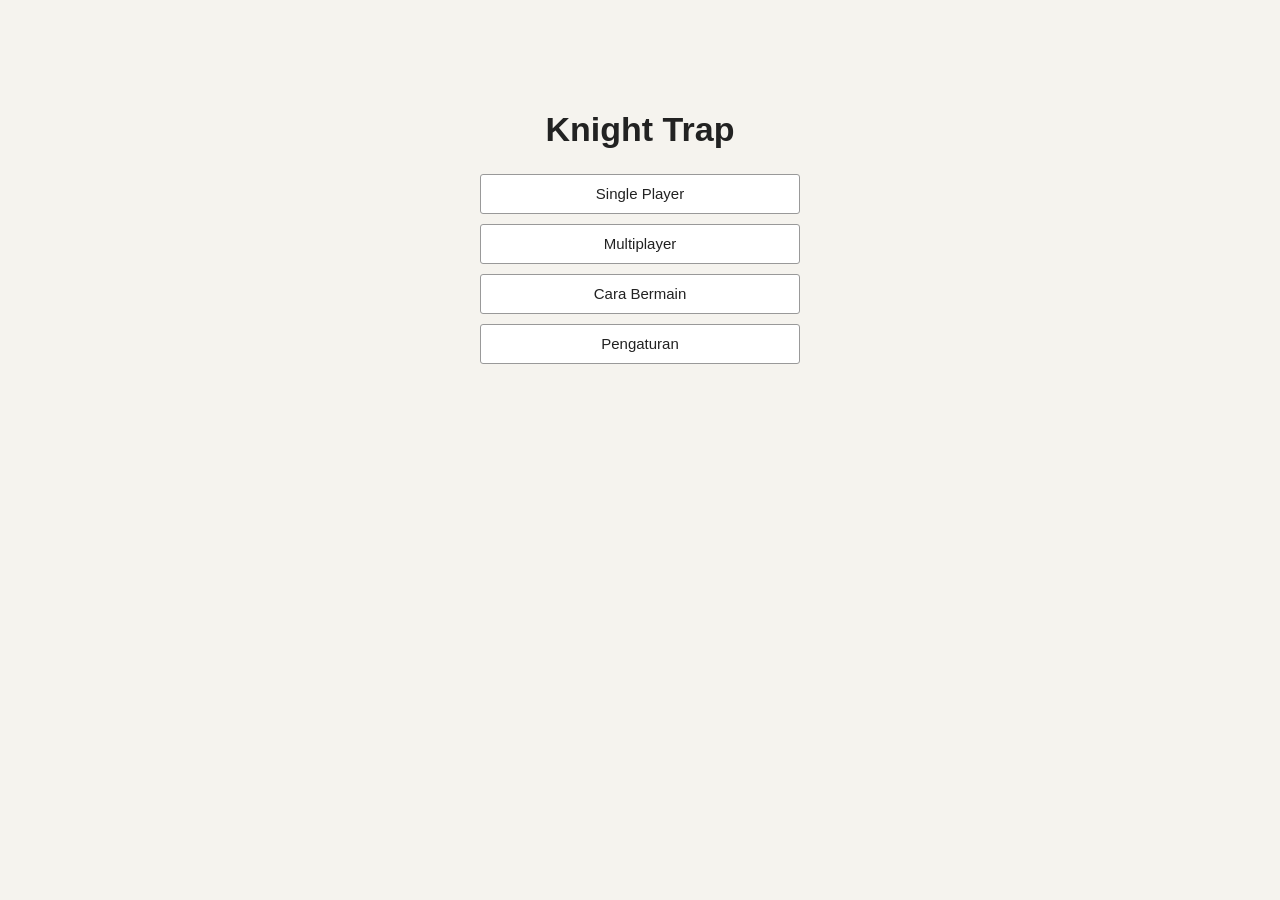
==== commit f1c61266: "Sync annotated edition with the simplified game: remove leaderboard, sound and effects; update comme" ====
--- a/index.html
+++ b/index.html
@@ -5,59 +5,26 @@
 <head>
   <!-- [ID] Pakai pengodean UTF-8 supaya simbol seperti ♞ dan → tampil benar. -->
   <meta charset="utf-8">
-  <!-- [ID] Lebar halaman mengikuti layar HP; viewport-fit=cover memakai seluruh layar termasuk area notch. -->
-  <meta name="viewport" content="width=device-width, initial-scale=1, viewport-fit=cover">
+  <!-- [ID] Supaya halaman pas di layar HP (lebar mengikuti perangkat, tanpa zoom awal). -->
+  <meta name="viewport" content="width=device-width, initial-scale=1">
   <!-- [ID] Judul tab browser. -->
   <title>Knight Trap</title>
   <!-- [ID] Deskripsi untuk mesin pencari dan pratinjau link. -->
   <meta name="description" content="Knight Trap: lompat, bakar, jebak. Game strategi 7×7 dengan AI Minimax + Alpha-Beta Pruning.">
-  <!-- [ID] Warna bilah browser di HP. -->
-  <meta name="theme-color" content="#0b0a0d">
-  <!-- [ID] Ikon tab (favicon) berupa SVG knight yang ditanam langsung di dalam atribut, tanpa file terpisah. -->
-  <link rel="icon" href="data:image/svg+xml,%3Csvg xmlns='http://www.w3.org/2000/svg' viewBox='0 0 64 64'%3E%3Crect width='64' height='64' rx='14' fill='%23141217'/%3E%3Cpath fill='%23ff8a3d' d='M20 45C21 40 24 37 27 35C24 35 20 36 17 35C13 34 11 31 12 28L13 26C17 20 24 15 31 12L34 5L38 11C45 15 48 24 47 32C46 38 45 42 44 45Z'/%3E%3Crect x='15' y='47' width='34' height='8' rx='3' fill='%23ff8a3d'/%3E%3C/svg%3E">
-  <!-- [ID] Mulai koneksi lebih awal ke server Google Fonts (mempercepat pemuatan font). -->
-  <link rel="preconnect" href="https://fonts.googleapis.com">
-  <!-- [ID] Sama, untuk server file font. -->
-  <link rel="preconnect" href="https://fonts.gstatic.com" crossorigin>
-  <!-- [ID] Muat font Cinzel (judul) dan Manrope (teks). -->
-  <link href="https://fonts.googleapis.com/css2?family=Cinzel:wght@600;700;900&family=Manrope:wght@400;500;600;700;800&display=swap" rel="stylesheet">
+  <!-- [ID] Warna bilah browser di HP (sama dengan warna latar). -->
+  <meta name="theme-color" content="#f5f3ee">
+  <!-- [ID] Ikon tab: gambar knight biru di kotak krem, ditulis langsung sebagai SVG (tanpa file gambar). -->
+  <link rel="icon" href="data:image/svg+xml,%3Csvg xmlns='http://www.w3.org/2000/svg' viewBox='0 0 64 64'%3E%3Crect width='64' height='64' fill='%23f0d9b5'/%3E%3Cpath fill='%231f4e9e' d='M20 45C21 40 24 37 27 35C24 35 20 36 17 35C13 34 11 31 12 28L13 26C17 20 24 15 31 12L34 5L38 11C45 15 48 24 47 32C46 38 45 42 44 45Z'/%3E%3Crect x='15' y='47' width='34' height='8' fill='%231f4e9e'/%3E%3C/svg%3E">
   <!-- [ID] Muat file gaya utama. -->
   <link rel="stylesheet" href="css/style.css">
 </head>
 <!-- [ID] Isi halaman yang tampil. -->
 <body>
-  <!-- Shared SVG defs: knight gradients and glyph. Kept 0×0 rather than display:none so gradients resolve. -->
-  <!-- [ID] SVG tersembunyi berukuran 0x0 yang menyimpan gradasi warna dan bentuk knight untuk dipakai ulang. -->
+  <!-- Shared knight glyph. -->
+  <!-- [ID] SVG tersembunyi berukuran 0x0 yang menyimpan bentuk knight untuk dipakai ulang. -->
   <svg class="svg-defs" width="0" height="0" aria-hidden="true" focusable="false">
     <!-- [ID] defs = definisi yang tidak digambar langsung. -->
     <defs>
-      <!-- [ID] Gradasi biru untuk knight P1 (dari atas ke bawah). -->
-      <linearGradient id="kg-0" x1="0" y1="0" x2="0" y2="1">
-        <!-- [ID] Warna atas: biru sangat terang. -->
-        <stop offset="0" stop-color="#e6f0ff"/>
-        <!-- [ID] Warna tengah: biru muda. -->
-        <stop offset=".45" stop-color="#8fb8ff"/>
-        <!-- [ID] Warna bawah: biru tua. -->
-        <stop offset="1" stop-color="#2f5fcf"/>
-      </linearGradient>
-      <!-- [ID] Gradasi oranye untuk knight P2. -->
-      <linearGradient id="kg-1" x1="0" y1="0" x2="0" y2="1">
-        <!-- [ID] Warna atas: krem. -->
-        <stop offset="0" stop-color="#fff0d6"/>
-        <!-- [ID] Warna tengah: oranye. -->
-        <stop offset=".45" stop-color="#ffaa55"/>
-        <!-- [ID] Warna bawah: oranye tua. -->
-        <stop offset="1" stop-color="#d9440f"/>
-      </linearGradient>
-      <!-- [ID] Gradasi kilau putih (dari kiri ke kanan). -->
-      <linearGradient id="kg-shine" x1="0" y1="0" x2="1" y2="0">
-        <!-- [ID] Transparan. -->
-        <stop offset="0" stop-color="#fff" stop-opacity=".0"/>
-        <!-- [ID] Putih setengah transparan di tengah. -->
-        <stop offset=".5" stop-color="#fff" stop-opacity=".55"/>
-        <!-- [ID] Transparan. -->
-        <stop offset="1" stop-color="#fff" stop-opacity=".0"/>
-      </linearGradient>
       <!-- [ID] Bentuk knight sebagai simbol yang bisa dipakai ulang dengan <use href="#knight-glyph">. -->
       <symbol id="knight-glyph" viewBox="0 0 64 64">
         <!-- [ID] Badan kepala kuda; warna diambil dari variabel CSS (kf = isi, ks = garis) supaya bisa biru atau oranye. -->
@@ -76,67 +43,26 @@
     </defs>
   </svg>
 
-  <!-- [ID] Kanvas bara api yang melayang di latar belakang (digambar oleh fx.js). -->
-  <canvas id="bg-embers" aria-hidden="true"></canvas>
-
   <!-- [ID] Wadah semua layar aplikasi. Hanya satu layar (section.screen) yang tampil pada satu waktu. -->
   <main id="app">
     <!-- MAIN MENU -->
     <!-- [ID] Layar menu utama (data-screen="menu"). -->
     <section class="screen is-active" id="screen-menu" data-screen="menu">
-      <!-- [ID] Papan hiasan miring di belakang menu (kotaknya diisi main.js). -->
-      <div class="menu-stage" aria-hidden="true"><div class="menu-board" id="menu-board"></div></div>
       <!-- [ID] Isi menu. -->
       <div class="menu">
-        <!-- [ID] Lambang lingkaran dengan knight. -->
-        <div class="crest" aria-hidden="true">
-          <!-- [ID] Cincin bercahaya. -->
-          <div class="crest-ring"></div>
-          <!-- [ID] Knight oranye di tengah lambang. -->
-          <svg class="crest-knight" viewBox="0 0 64 64"><use href="#knight-glyph" class="kglyph p1"/></svg>
-        </div>
-        <!-- [ID] Judul besar "Knight Trap". -->
-        <h1 class="title" aria-label="Knight Trap">
-          <!-- [ID] Kata "Knight". -->
-          <span class="title-word">Knight</span>
-          <!-- [ID] Kata "Trap" (warna api). -->
-          <span class="title-word title-trap">Trap</span>
-        </h1>
-        <!-- [ID] Slogan; data-i18n="tagline" artinya teksnya diganti sesuai bahasa. -->
-        <p class="tagline" data-i18n="tagline">Lompat. Bakar. Jebak.</p>
+        <!-- [ID] Judul game. -->
+        <h1 class="title">Knight Trap</h1>
         <!-- [ID] Tombol-tombol menu. -->
         <nav class="menu-buttons">
-          <!-- [ID] Tombol Single Player; data-go="sp" membuka layar sp. -->
-          <button class="btn btn-primary btn-lg" data-go="sp">
-            <!-- [ID] Ikon pedang. -->
-            <span class="btn-icon" aria-hidden="true">⚔</span>
-            <!-- [ID] Teks tombol dan keterangan kecil. -->
-            <span><span data-i18n="singlePlayer">Single Player</span><small data-i18n="vsAi">Lawan AI</small></span>
-          </button>
-          <!-- [ID] Tombol Multiplayer (layar mp). -->
-          <button class="btn btn-lg" data-go="mp">
-            <!-- [ID] Ikon bendera. -->
-            <span class="btn-icon" aria-hidden="true">⚑</span>
-            <!-- [ID] Teks tombol. -->
-            <span><span data-i18n="multiplayer">Multiplayer</span><small data-i18n="mpSub">Lokal atau online</small></span>
-          </button>
-          <!-- [ID] Tombol Leaderboard (layar board). -->
-          <button class="btn btn-lg" data-go="board">
-            <!-- [ID] Ikon mahkota. -->
-            <span class="btn-icon" aria-hidden="true">♛</span>
-            <!-- [ID] Teks tombol. -->
-            <span><span data-i18n="leaderboard">Leaderboard</span><small data-i18n="lbMenuSub">Peringkat Human vs AI</small></span>
-          </button>
-          <!-- [ID] Baris dua tombol kecil. -->
-          <div class="menu-row">
-            <!-- [ID] Tombol Cara Bermain. -->
-            <button class="btn btn-ghost" data-go="howto" data-i18n="howToPlay">Cara Bermain</button>
-            <!-- [ID] Tombol Pengaturan. -->
-            <button class="btn btn-ghost" data-go="settings" data-i18n="settings">Pengaturan</button>
-          </div>
+          <!-- [ID] Tombol ke layar Single Player. -->
+          <button class="btn btn-block" data-go="sp" data-i18n="singlePlayer">Single Player</button>
+          <!-- [ID] Tombol ke layar Multiplayer. -->
+          <button class="btn btn-block" data-go="mp" data-i18n="multiplayer">Multiplayer</button>
+          <!-- [ID] Tombol ke layar Cara Bermain. -->
+          <button class="btn btn-block" data-go="howto" data-i18n="howToPlay">Cara Bermain</button>
+          <!-- [ID] Tombol ke layar Pengaturan. -->
+          <button class="btn btn-block" data-go="settings" data-i18n="settings">Pengaturan</button>
         </nav>
-        <!-- [ID] Catatan algoritma yang dipakai. -->
-        <p class="menu-foot">Minimax · Alpha-Beta Pruning · BFS · DFS</p>
       </div>
     </section>
 
@@ -158,41 +84,24 @@
         <div class="diff-grid" role="radiogroup" id="diff-grid">
           <!-- [ID] Kartu Easy. -->
           <button class="diff-card" role="radio" data-diff="easy">
-            <!-- [ID] Satu ikon api. -->
-            <span class="diff-flames" aria-hidden="true"><i></i></span>
-            <!-- [ID] Nama level, kedalaman, dan poin per langkah (data-pts diisi main.js). -->
-            <strong data-i18n="easy">Easy</strong><span class="diff-meta" data-i18n="depth1">Kedalaman 1</span><span class="diff-pts" data-pts="easy"></span>
+            <!-- [ID] Nama level dan kedalamannya. -->
+            <strong data-i18n="easy">Easy</strong><span class="diff-meta" data-i18n="depth1">Kedalaman 1</span>
           </button>
           <!-- [ID] Kartu Medium. -->
           <button class="diff-card" role="radio" data-diff="medium">
-            <!-- [ID] Dua ikon api. -->
-            <span class="diff-flames" aria-hidden="true"><i></i><i></i></span>
-            <!-- [ID] Nama level, kedalaman, poin. -->
-            <strong data-i18n="medium">Medium</strong><span class="diff-meta" data-i18n="depth2">Kedalaman 2</span><span class="diff-pts" data-pts="medium"></span>
+            <!-- [ID] Nama level dan kedalamannya. -->
+            <strong data-i18n="medium">Medium</strong><span class="diff-meta" data-i18n="depth2">Kedalaman 2</span>
           </button>
           <!-- [ID] Kartu Hard. -->
           <button class="diff-card" role="radio" data-diff="hard">
-            <!-- [ID] Tiga ikon api. -->
-            <span class="diff-flames" aria-hidden="true"><i></i><i></i><i></i></span>
-            <!-- [ID] Nama level, kedalaman, poin. -->
-            <strong data-i18n="hard">Hard</strong><span class="diff-meta" data-i18n="depth3">Kedalaman 3</span><span class="diff-pts" data-pts="hard"></span>
+            <!-- [ID] Nama level dan kedalamannya. -->
+            <strong data-i18n="hard">Hard</strong><span class="diff-meta" data-i18n="depth3">Kedalaman 3</span>
           </button>
           <!-- [ID] Kartu Expert. -->
           <button class="diff-card" role="radio" data-diff="expert">
-            <!-- [ID] Empat ikon api. -->
-            <span class="diff-flames" aria-hidden="true"><i></i><i></i><i></i><i></i></span>
-            <!-- [ID] Nama level, kedalaman, poin. -->
-            <strong data-i18n="expert">Expert</strong><span class="diff-meta" data-i18n="depth4">Kedalaman 4</span><span class="diff-pts" data-pts="expert"></span>
+            <!-- [ID] Nama level dan kedalamannya. -->
+            <strong data-i18n="expert">Expert</strong><span class="diff-meta" data-i18n="depth4">Kedalaman 4</span>
           </button>
-        </div>
-        <!-- [ID] Judul "Cara dapat poin". -->
-        <h3 class="label" data-i18n="pointsHow">Cara dapat poin</h3>
-        <!-- [ID] Kotak tabel poin. -->
-        <div class="pts-box">
-          <!-- [ID] Tabel poin per level (diisi pointsTable di main.js). -->
-          <div id="sp-points"></div>
-          <!-- [ID] Penjelasan singkat sistem poin. -->
-          <p class="pts-note" data-i18n="pointsNote">Setiap langkahmu dapat poin, dan menang dapat bonus.</p>
         </div>
         <!-- [ID] Label siapa jalan duluan. -->
         <h3 class="label" data-i18n="whoFirst">Siapa jalan duluan?</h3>
@@ -212,15 +121,8 @@
           <!-- [ID] Saklar (checkbox bergaya switch). -->
           <input type="checkbox" class="switch" id="sp-ab" checked>
         </label>
-        <!-- [ID] Baris nama tim. -->
-        <div class="switch-row">
-          <!-- [ID] Label dan nama tim saat ini. -->
-          <span><strong data-i18n="teamName">Nama tim</strong><small id="sp-team-name">—</small></span>
-          <!-- [ID] Tombol Ganti nama. -->
-          <button class="btn btn-ghost team-change" id="sp-team-change" data-i18n="change">Ganti</button>
-        </div>
-        <!-- [ID] Tombol Mulai. -->
-        <button class="btn btn-primary btn-lg btn-block" id="sp-start" data-i18n="startGame">Mulai</button>
+        <!-- [ID] Tombol Mulai: memulai game lawan AI (startAiGame di main.js). -->
+        <button class="btn btn-primary btn-block" id="sp-start" data-i18n="startGame">Mulai</button>
       </div>
     </section>
 
@@ -238,22 +140,11 @@
         </header>
         <!-- [ID] Kartu mode Lokal (seluruh kartu adalah tombol). -->
         <button class="mode-card" id="mp-local">
-          <!-- [ID] Gambar dua knight. -->
-          <span class="mode-art" aria-hidden="true">
-            <!-- [ID] Knight biru. -->
-            <svg viewBox="0 0 64 64"><use href="#knight-glyph" class="kglyph p0"/></svg>
-            <!-- [ID] Knight oranye, dicerminkan. -->
-            <svg viewBox="0 0 64 64" class="flip"><use href="#knight-glyph" class="kglyph p1"/></svg>
-          </span>
           <!-- [ID] Judul dan penjelasan mode Lokal. -->
           <span class="mode-text"><strong data-i18n="local">Lokal</strong><small data-i18n="localSub">Dua pemain di satu perangkat, bergantian.</small></span>
-          <!-- [ID] Panah ke kanan. -->
-          <span class="chev" aria-hidden="true">›</span>
         </button>
-        <!-- [ID] Kartu mode Online. -->
-        <div class="mode-card mode-online">
-          <!-- [ID] Ikon bola dunia. -->
-          <span class="mode-art" aria-hidden="true"><span class="globe">◎</span></span>
+        <!-- [ID] Kartu mode Online (bukan tombol; isinya tombol Buat ruang dan form Gabung). -->
+        <div class="mode-card">
           <!-- [ID] Judul dan penjelasan mode Online. -->
           <span class="mode-text"><strong>Online</strong><small data-i18n="onlineSub">Main lewat internet dengan kode ruang.</small></span>
           <!-- [ID] Tombol-tombol online. -->
@@ -290,46 +181,13 @@
           <p class="label" id="lobby-label" data-i18n="roomCode">Kode ruang</p>
           <!-- [ID] Kode ruang besar. -->
           <div class="room-code" id="room-code">·····</div>
-          <!-- [ID] Tombol salin kode. -->
-          <button class="btn btn-ghost" id="copy-code" data-i18n="copy">Salin kode</button>
+          <!-- [ID] Tombol salin kode ke clipboard. -->
+          <button class="btn" id="copy-code" data-i18n="copy">Salin kode</button>
           <!-- [ID] Status koneksi: titik warna dan teks. -->
           <div class="conn-status"><span class="dot" id="lobby-dot"></span><span id="lobby-status">…</span></div>
           <!-- [ID] Petunjuk. -->
           <p class="lobby-hint" id="lobby-hint" data-i18n="lobbyHint">Bagikan kode ini ke temanmu. Game mulai otomatis saat dia bergabung.</p>
         </div>
-      </div>
-    </section>
-
-    <!-- LEADERBOARD -->
-    <!-- [ID] Layar Leaderboard. -->
-    <section class="screen" id="screen-board" data-screen="board">
-      <!-- [ID] Panel halaman. -->
-      <div class="panel-page">
-        <!-- [ID] Kepala halaman. -->
-        <header class="page-head">
-          <!-- [ID] Tombol kembali. -->
-          <button class="icon-btn" data-back aria-label="Back">←</button>
-          <!-- [ID] Judul. -->
-          <h2 data-i18n="leaderboard">Leaderboard</h2>
-          <!-- [ID] Tombol refresh (ikon berputar saat memuat). -->
-          <button class="icon-btn lb-refresh" id="lb-refresh" aria-label="Refresh">↻</button>
-        </header>
-        <!-- [ID] Subjudul acara. -->
-        <p class="lb-sub">NPLC Universitas Ciputra · Human vs AI</p>
-        <!-- [ID] Status: titik warna dan waktu pembaruan atau "offline". -->
-        <div class="conn-status lb-status"><span class="dot" id="lb-dot"></span><span id="lb-status">…</span></div>
-        <!-- [ID] Tabel leaderboard. -->
-        <div class="lb">
-          <!-- [ID] Baris judul kolom. -->
-          <div class="lb-row lb-head" aria-hidden="true">
-            <!-- [ID] Kolom: #, Tim, Poin, Menang, Main. -->
-            <span>#</span><span data-i18n="lbTeam">Tim</span><span data-i18n="lbPoints">Poin</span><span data-i18n="lbWins">Menang</span><span data-i18n="lbGames">Main</span>
-          </div>
-          <!-- [ID] Daftar tim (diisi renderLeaderboard di main.js). -->
-          <ol class="lb-list" id="lb-list"></ol>
-        </div>
-        <!-- [ID] Info skor yang masih tersimpan di perangkat. -->
-        <p class="lb-pending" id="lb-pending" hidden></p>
       </div>
     </section>
 
@@ -347,15 +205,17 @@
         </header>
         <!-- [ID] Tiga kartu langkah (diisi buildHowTo di main.js). -->
         <div class="steps" id="howto-steps"></div>
-        <!-- [ID] Kotak aturan kalah. -->
+        <!-- [ID] Kotak aturan: Mulai, Makan, Kalah (di sini), lalu Batal lompat, Waktu, Petunjuk (ditambah buildHowTo). -->
         <div class="lose-rule">
-          <!-- [ID] Ikon rantai. -->
-          <span class="lose-icon" aria-hidden="true">⛓</span>
+          <!-- [ID] Aturan Mulai (posisi awal dan siapa jalan duluan). -->
+          <p data-i18n-html="startRule"></p>
+          <!-- [ID] Aturan Makan. -->
+          <p data-i18n-html="eatRule"></p>
           <!-- [ID] Teks aturan kalah (berisi HTML, lewat data-i18n-html). -->
           <p data-i18n-html="loseRule"></p>
         </div>
-        <!-- [ID] Tombol Main sekarang (ke layar Single Player). -->
-        <button class="btn btn-primary btn-lg btn-block" data-go="sp" data-i18n="playNow">Main sekarang</button>
+        <!-- [ID] Tombol Main sekarang: langsung ke layar Single Player. -->
+        <button class="btn btn-primary btn-block" data-go="sp" data-i18n="playNow">Main sekarang</button>
       </div>
     </section>
 
@@ -371,19 +231,12 @@
           <!-- [ID] Judul. -->
           <h2 data-i18n="settings">Pengaturan</h2>
         </header>
-        <!-- [ID] Baris saklar suara. -->
-        <label class="switch-row">
-          <!-- [ID] Judul dan penjelasan. -->
-          <span><strong data-i18n="sound">Suara</strong><small data-i18n="soundSub">Efek lompat, bakar, dan jebakan.</small></span>
-          <!-- [ID] Saklar suara. -->
-          <input type="checkbox" class="switch" id="set-sound" checked>
-        </label>
         <!-- [ID] Baris pilihan bahasa. -->
         <div class="switch-row">
           <!-- [ID] Label. -->
           <span><strong data-i18n="language">Bahasa</strong></span>
-          <!-- [ID] Dua pilihan bahasa. -->
-          <div class="seg seg-sm" id="lang-seg" role="radiogroup">
+          <!-- [ID] Pilihan bahasa (Indonesia / English). -->
+          <div class="seg" id="lang-seg" role="radiogroup">
             <!-- [ID] Indonesia. -->
             <button role="radio" data-lang="id">Indonesia</button>
             <!-- [ID] English. -->
@@ -404,15 +257,8 @@
         <button class="icon-btn" id="game-exit" aria-label="Menu">←</button>
         <!-- [ID] Nama mode, misalnya "Single Player · Hard". -->
         <div class="game-mode" id="game-mode">—</div>
-        <!-- [ID] Bagian kanan bilah atas. -->
-        <div class="game-top-right">
-          <!-- [ID] Kotak skor (hanya mode Single Player). -->
-          <span class="score-pill" id="score-pill" hidden><small data-i18n="points">Poin</small><b id="score-val">0</b></span>
-          <!-- [ID] Status koneksi (hanya mode online). -->
-          <span class="net-pill" id="net-pill" hidden><span class="dot"></span><span class="net-text"></span></span>
-          <!-- [ID] Tombol suara. -->
-          <button class="icon-btn" id="game-sound" aria-label="Sound">♪</button>
-        </div>
+        <!-- [ID] Status koneksi (hanya mode online). -->
+        <span class="net-pill" id="net-pill" hidden><span class="dot"></span><span class="net-text"></span></span>
       </header>
 
       <!-- [ID] Tata letak game: kartu pemain, papan, panel samping. -->
@@ -428,8 +274,6 @@
             <!-- [ID] Jumlah lompatan legal (mobilitas). -->
             <div class="pcard-mob" title="Lompatan tersedia"><b>0</b><small data-i18n="jumps">lompatan</small></div>
           </div>
-          <!-- [ID] Tulisan VS. -->
-          <div class="vs" aria-hidden="true">VS</div>
           <!-- [ID] Kartu P2 (oranye). -->
           <div class="pcard" data-side="1">
             <!-- [ID] Ikon knight oranye. -->
@@ -447,26 +291,28 @@
           <div class="status" id="status" aria-live="polite">
             <!-- [ID] Titik warna dan teks status. -->
             <span class="status-dot"></span><span class="status-text" id="status-text"></span>
+            <!-- [ID] Sisa waktu giliran, misalnya "12 dtk" (diisi ui.timer di main.js). -->
+            <span class="turn-timer" id="turn-timer" aria-live="off"></span>
             <!-- [ID] Tombol Batal lompat (muncul saat fase jebakan). -->
             <button class="status-undo" id="undo-jump" hidden data-i18n="undoJump">Batal lompat</button>
           </div>
           <!-- [ID] Bingkai papan. -->
           <div class="board-shell" id="board-shell">
-            <!-- [ID] Papan 7x7 (kotak, knight, dan kanvas efek dibuat oleh BoardView di board.js). -->
+            <!-- [ID] Papan 7x7 (kotak dan knight dibuat oleh BoardView di board.js). -->
             <div class="board" id="board"></div>
           </div>
         </div>
 
         <!-- [ID] Panel samping. -->
         <aside class="side" id="side">
-          <!-- [ID] Panel "Otak AI" (hanya mode Single Player). -->
+          <!-- [ID] Panel "Statistik AI" (hanya mode Single Player). -->
           <section class="ai-panel" id="ai-panel">
             <!-- [ID] Kepala panel. -->
             <header class="ai-head">
-              <!-- [ID] Judul. -->
-              <h3 data-i18n="aiBrain">Otak AI</h3>
-              <!-- [ID] Animasi tiga titik "berpikir". -->
-              <span class="thinking" id="thinking"><i></i><i></i><i></i><span data-i18n="thinking">berpikir</span></span>
+              <!-- [ID] Judul panel. -->
+              <h3 data-i18n="aiBrain">Statistik AI</h3>
+              <!-- [ID] Tulisan "berpikir" (tampil saat AI mencari langkah). -->
+              <span class="thinking" id="thinking" data-i18n="thinking">berpikir</span>
             </header>
             <!-- [ID] Kotak statistik. -->
             <div class="stats">
@@ -506,31 +352,18 @@
   <div class="modal" id="gameover" hidden>
     <!-- [ID] Kartu dialog. -->
     <div class="modal-card" role="dialog" aria-modal="true" aria-labelledby="go-title">
-      <!-- [ID] Knight di atas kartu (warna pemenang). -->
-      <div class="go-crest"><svg viewBox="0 0 64 64"><use href="#knight-glyph" class="kglyph" id="go-glyph"/></svg></div>
       <!-- [ID] Judul: Kamu Menang / Kamu Kalah. -->
       <h2 id="go-title">—</h2>
       <!-- [ID] Keterangan. -->
       <p id="go-sub"></p>
       <!-- [ID] Jumlah langkah. -->
       <div class="go-stats"><span><b id="go-moves">0</b> <span data-i18n="movesPlayed">langkah</span></span></div>
-      <!-- [ID] Bagian poin (hanya Single Player). -->
-      <section class="go-score" id="go-score" hidden>
-        <!-- [ID] Judul dan level x pengali. -->
-        <header class="go-score-head"><span data-i18n="points">Poin</span><span id="go-mult"></span></header>
-        <!-- [ID] Rincian poin. -->
-        <ul class="go-breakdown" id="go-breakdown"></ul>
-        <!-- [ID] Tombol Kirim skor. -->
-        <button class="btn btn-block" id="go-submit" data-i18n="submitScore">Kirim skor</button>
-        <!-- [ID] Status pengiriman. -->
-        <p class="go-submit-status" id="go-submit-status" aria-live="polite"></p>
-      </section>
       <!-- [ID] Tombol aksi. -->
       <div class="go-actions">
         <!-- [ID] Main lagi. -->
-        <button class="btn btn-primary btn-lg" id="go-rematch" data-i18n="rematch">Main lagi</button>
-        <!-- [ID] Menu utama. -->
-        <button class="btn btn-ghost" id="go-menu" data-i18n="mainMenu">Menu utama</button>
+        <button class="btn btn-primary" id="go-rematch" data-i18n="rematch">Main lagi</button>
+        <!-- [ID] Kembali ke menu utama. -->
+        <button class="btn" id="go-menu" data-i18n="mainMenu">Menu utama</button>
       </div>
       <!-- [ID] Pesan tunggu (mode online). -->
       <p class="go-wait" id="go-wait" hidden></p>
--- a/css/style.css
+++ b/css/style.css
@@ -1,683 +1,176 @@
-/* Knight Trap — dark stone board lit by embers. */
+/* Knight Trap styles */
 
 /* [ID] Gaya untuk: akar dokumen (tempat variabel global). */
 :root {
-  /* [ID] variabel --bg (warna latar) = #0b0a0d */
-  --bg: #0b0a0d;
-  /* [ID] variabel --bg-2 (warna latar kedua) = #131118 */
-  --bg-2: #131118;
-  /* [ID] variabel --panel (warna panel transparan) = rgba(25, 22, 30, 0.78) */
-  --panel: rgba(25, 22, 30, 0.78);
-  /* [ID] variabel --panel-solid (warna panel padat) = #19161e */
-  --panel-solid: #19161e;
-  /* [ID] variabel --panel-2 (warna panel kedua) = rgba(36, 32, 42, 0.9) */
-  --panel-2: rgba(36, 32, 42, 0.9);
-  /* [ID] variabel --line (warna garis tipis) = rgba(255, 236, 214, 0.09) */
-  --line: rgba(255, 236, 214, 0.09);
-  /* [ID] variabel --line-2 (warna garis lebih jelas) = rgba(255, 236, 214, 0.16) */
-  --line-2: rgba(255, 236, 214, 0.16);
-  /* [ID] variabel --text (warna teks) = #f4ede4 */
-  --text: #f4ede4;
-  /* [ID] variabel --muted (warna teks redup) = #a39a90 */
-  --muted: #a39a90;
-  /* [ID] variabel --faint (warna teks sangat redup) = #6d665f */
-  --faint: #6d665f;
-
-  /* [ID] variabel --ember (warna oranye api) = #ff7a2f */
-  --ember: #ff7a2f;
-  /* [ID] variabel --ember-2 (oranye terang) = #ffb45c */
-  --ember-2: #ffb45c;
-  /* [ID] variabel --ember-3 (oranye pucat) = #ffd9a3 */
-  --ember-3: #ffd9a3;
-  /* [ID] variabel --ember-glow (pendaran oranye) = rgba(255, 122, 47, 0.45) */
-  --ember-glow: rgba(255, 122, 47, 0.45);
-  /* [ID] variabel --steel (warna biru baja) = #6ea8ff */
-  --steel: #6ea8ff;
-  /* [ID] variabel --steel-2 (biru terang) = #b9d4ff */
-  --steel-2: #b9d4ff;
-  /* [ID] variabel --steel-glow (pendaran biru) = rgba(110, 168, 255, 0.45) */
-  --steel-glow: rgba(110, 168, 255, 0.45);
-  /* [ID] variabel --danger (warna bahaya (merah)) = #ff5a4f */
-  --danger: #ff5a4f;
-  /* [ID] variabel --ok (warna berhasil (hijau)) = #57d9a3 */
-  --ok: #57d9a3;
-
-  /* [ID] variabel --cell-a (warna kotak terang) = #2b2c35 */
-  --cell-a: #2b2c35;
-  /* [ID] variabel --cell-b (warna kotak gelap) = #24252d */
-  --cell-b: #24252d;
-
-  /* [ID] variabel --radius (sudut bulat besar) = 16px */
-  --radius: 16px;
-  /* [ID] variabel --radius-sm (sudut bulat kecil) = 10px */
-  --radius-sm: 10px;
-  /* [ID] variabel --shadow (bayangan standar) = 0 20px 60px rgba(0, 0, 0, 0.55), 0 2px 0 rgba… */
-  --shadow: 0 20px 60px rgba(0, 0, 0, 0.55), 0 2px 0 rgba(255, 255, 255, 0.03) inset;
-  /* [ID] variabel --font-ui (font teks) = 'Manrope', system-ui, -apple-system, 'Segoe U… */
-  --font-ui: 'Manrope', system-ui, -apple-system, 'Segoe UI', sans-serif;
-  /* [ID] variabel --font-display (font judul) = 'Cinzel', 'Trajan Pro', Georgia, serif */
-  --font-display: 'Cinzel', 'Trajan Pro', Georgia, serif;
-  /* [ID] variabel --ease-out (kurva animasi melambat) = cubic-bezier(0.22, 1, 0.36, 1) */
-  --ease-out: cubic-bezier(0.22, 1, 0.36, 1);
-  /* [ID] variabel --ease-spring (kurva animasi memantul) = cubic-bezier(0.34, 1.56, 0.64, 1) */
-  --ease-spring: cubic-bezier(0.34, 1.56, 0.64, 1);
-
-  /* [ID] skema warna browser (gelap): dark */
-  color-scheme: dark;
-}
-
-/* [ID] *; * + lapisan tambahan sebelum isi; * + lapisan tambahan sesudah isi: cara menghitung ukuran (padding dan garis termasuk). */
-*, *::before, *::after { box-sizing: border-box; }
+  /* [ID] variabel --bg (warna latar halaman) = #f5f3ee */
+  --bg: #f5f3ee;
+  /* [ID] variabel --panel (warna kotak/panel (putih)) = #fff */
+  --panel: #fff;
+  /* [ID] variabel --hover (warna saat kursor di atas tombol) = #ebe8e1 */
+  --hover: #ebe8e1;
+  /* [ID] variabel --text (warna teks) = #222 */
+  --text: #222;
+  /* [ID] variabel --muted (warna teks redup) = #555 */
+  --muted: #555;
+  /* [ID] variabel --line (warna garis tepi) = #999 */
+  --line: #999;
+  /* [ID] variabel --accent (warna utama (biru tombol)) = #2f5d8a */
+  --accent: #2f5d8a;
+  /* [ID] variabel --accent-dark (warna utama lebih gelap (hover)) = #264c71 */
+  --accent-dark: #264c71;
+  /* [ID] variabel --blue (warna pemain Biru) = #1f4e9e */
+  --blue: #1f4e9e;
+  /* [ID] variabel --orange (warna pemain Oranye) = #d9661f */
+  --orange: #d9661f;
+  /* [ID] variabel --red (warna merah petunjuk lompatan) = #ff5a4f */
+  --red: #ff5a4f;
+  /* [ID] variabel --square-light (warna kotak papan terang) = #f0d9b5 */
+  --square-light: #f0d9b5;
+  /* [ID] variabel --square-dark (warna kotak papan gelap) = #b58863 */
+  --square-dark: #b58863;
+  /* [ID] variabel --burned (warna kotak terbakar) = #6b6b6b */
+  --burned: #6b6b6b;
+  /* [ID] variabel --trap (warna kotak jebakan) = #2b2b2b */
+  --trap: #2b2b2b;
+  /* [ID] skema warna browser: light */
+  color-scheme: light;
+}
+
+* { box-sizing: border-box; }
 /* [ID] yang disembunyikan: cara tampil. */
 [hidden] { display: none !important; }
-
-/* [ID] dokumen; badan halaman: tinggi. */
-html, body { height: 100%; }
 
 /* [ID] Gaya untuk: badan halaman. */
 body {
   /* [ID] jarak luar: 0 */
   margin: 0;
-  /* [ID] latar belakang: (nilainya di baris-baris berikutnya) */
-  background:
-    radial-gradient(1200px 700px at 50% 110%, rgba(255, 110, 40, 0.13), transparent 60%),
-    radial-gradient(900px 600px at 50% -20%, rgba(110, 140, 255, 0.07), transparent 60%),
-    var(--bg);
+  /* [ID] latar belakang: var(--bg) */
+  background: var(--bg);
   /* [ID] warna teks: var(--text) */
   color: var(--text);
-  /* [ID] jenis huruf: var(--font-ui) */
-  font-family: var(--font-ui);
+  /* [ID] jenis huruf: Arial, Helvetica, sans-serif */
+  font-family: Arial, Helvetica, sans-serif;
   /* [ID] ukuran huruf: 15px */
   font-size: 15px;
-  /* [ID] tinggi baris: 1.45 */
-  line-height: 1.45;
-  /* [ID] haluskan huruf (Mac): antialiased */
-  -webkit-font-smoothing: antialiased;
+  /* [ID] tinggi baris: 1.4 */
+  line-height: 1.4;
   /* [ID] isi yang melebihi lebar: hidden */
   overflow-x: hidden;
-  /* [ID] warna sorot saat disentuh di HP: transparent */
-  -webkit-tap-highlight-color: transparent;
-}
-
-/* [ID] semua tombol: pengaturan huruf, warna teks. */
-button { font: inherit; color: inherit; }
-/* [ID] semua tombol + saat fokus keyboard; kolom isian + saat fokus keyboard: garis fokus, jarak garis fokus. */
-button:focus-visible, input:focus-visible { outline: 2px solid var(--ember-2); outline-offset: 2px; }
+}
+
+/* [ID] tombol dan kolom isian (ikut huruf dan warna induknya): pengaturan huruf, warna teks. */
+button, input { font: inherit; color: inherit; }
+/* [ID] tombol/kolom yang difokus dengan keyboard: garis luar, jarak garis luar. */
+button:focus-visible, input:focus-visible { outline: 2px solid var(--accent); outline-offset: 2px; }
+
+/* [ID] judul tingkat 2: jarak luar, ukuran huruf. */
+h2 { margin: 0; font-size: 22px; }
+/* [ID] judul tingkat 3: jarak luar, ukuran huruf. */
+h3 { margin: 0; font-size: 15px; }
 
 /* [ID] SVG definisi tersembunyi: cara penempatan, lebar, tinggi, isi yang melebihi wadah. */
 .svg-defs { position: absolute; width: 0; height: 0; overflow: hidden; }
 
-/* [ID] Gaya untuk: kanvas bara latar. */
-#bg-embers {
-  /* [ID] cara penempatan: fixed */
-  position: fixed;
-  /* [ID] jarak dari semua sisi: 0 */
-  inset: 0;
-  /* [ID] lebar: 100% */
-  width: 100%;
-  /* [ID] tinggi: 100% */
-  height: 100%;
-  /* [ID] apakah bisa diklik: none */
-  pointer-events: none;
-  /* [ID] urutan tumpukan (lebih besar = di atas): 0 */
-  z-index: 0;
-}
-
-/* [ID] Gaya untuk: wadah aplikasi. */
-#app {
-  /* [ID] cara penempatan: relative */
-  position: relative;
-  /* [ID] urutan tumpukan (lebih besar = di atas): 1 */
-  z-index: 1;
-  /* [ID] tinggi minimum: 100svh */
-  min-height: 100svh;
-  /* The particle canvas overhangs the board; clip it without making a scroll container. */
-  /* [ID] isi yang melebihi lebar: clip */
-  overflow-x: clip;
-}
-
-/* ---------- Knight glyph ----------
-   Styles cannot reach inside <use> clones, so the symbol reads inherited custom properties. */
-/* [ID] gambar knight: variabel --kf, variabel --ks, variabel --km, variabel --ke. */
-.kglyph { --kf: url(#kg-0); --ks: rgba(10, 20, 50, 0.55); --km: rgba(255, 255, 255, 0.55); --ke: #0d1530; }
-/* [ID] gambar knight + pemain 2 (oranye): variabel --kf, variabel --ks, variabel --ke. */
-.kglyph.p1 { --kf: url(#kg-1); --ks: rgba(60, 15, 0, 0.55); --ke: #2a0d00; }
-/* [ID] dicerminkan: geser/putar/skala. */
-.flip { transform: scaleX(-1); }
-
-/* ---------- Screens ---------- */
-/* [ID] Gaya untuk: layar. */
-.screen {
-  /* [ID] cara tampil: none */
-  display: none;
-  /* [ID] tinggi minimum: 100svh */
-  min-height: 100svh;
-  /* [ID] jarak dalam: max(16px, env(safe-area-inset-top)) 16px max(… */
-  padding: max(16px, env(safe-area-inset-top)) 16px max(16px, env(safe-area-inset-bottom));
-}
-/* [ID] layar + yang aktif: cara tampil, animasi. */
-.screen.is-active { display: block; animation: screen-in 0.45s var(--ease-out); }
-/* [ID] Animasi "screen-in": layar muncul (naik dan memudar masuk). */
-@keyframes screen-in {
-  /* [ID] awal animasi: tingkat ketidaktransparanan, geser/putar/skala. */
-  from { opacity: 0; transform: translateY(10px) scale(0.995); }
-  /* [ID] akhir animasi: tingkat ketidaktransparanan, geser/putar/skala. */
-  to { opacity: 1; transform: none; }
-}
-
-/* ---------- Buttons ---------- */
-/* [ID] Gaya untuk: tombol. */
-.btn {
-  /* [ID] variabel --b (warna garis tombol) = var(--line-2) */
-  --b: var(--line-2);
-  /* [ID] cara tampil: inline-flex */
-  display: inline-flex;
-  /* [ID] perataan isi secara vertikal: center */
-  align-items: center;
-  /* [ID] perataan isi horizontal: center */
-  justify-content: center;
-  /* [ID] jarak antar isi: 12px */
-  gap: 12px;
-  /* [ID] tinggi minimum: 48px */
-  min-height: 48px;
-  /* [ID] jarak dalam: 10px 20px */
-  padding: 10px 20px;
-  /* [ID] sudut membulat: 14px */
-  border-radius: 14px;
-  /* [ID] garis tepi: 1px solid var(--b) */
-  border: 1px solid var(--b);
-  /* [ID] latar belakang: linear-gradient(180deg, rgba(255, 255, 255, 0… */
-  background: linear-gradient(180deg, rgba(255, 255, 255, 0.06), rgba(255, 255, 255, 0.015)), var(--panel-solid);
-  /* [ID] ketebalan huruf: 700 */
-  font-weight: 700;
-  /* [ID] jarak antar huruf: 0.01em */
-  letter-spacing: 0.01em;
-  /* [ID] bentuk kursor mouse: pointer */
-  cursor: pointer;
-  /* [ID] transisi halus saat berubah: transform 0.18s var(--ease-out), border-color… */
-  transition: transform 0.18s var(--ease-out), border-color 0.2s, box-shadow 0.25s, background 0.2s;
-  /* [ID] bayangan/pendaran kotak: 0 1px 0 rgba(255, 255, 255, 0.05) inset, 0 8p… */
-  box-shadow: 0 1px 0 rgba(255, 255, 255, 0.05) inset, 0 8px 24px rgba(0, 0, 0, 0.35);
-  /* [ID] perataan teks: left */
-  text-align: left;
-}
-/* [ID] tombol + saat disorot mouse: geser/putar/skala, warna garis tepi, bayangan/pendaran kotak. */
-.btn:hover { transform: translateY(-2px); border-color: rgba(255, 180, 92, 0.45); box-shadow: 0 1px 0 rgba(255, 255, 255, 0.06) inset, 0 12px 30px rgba(0, 0, 0, 0.45), 0 0 0 4px rgba(255, 122, 47, 0.06); }
-/* [ID] tombol + saat ditekan: geser/putar/skala. */
-.btn:active { transform: translateY(0) scale(0.985); }
-/* [ID] tombol + [disabled]: tingkat ketidaktransparanan, apakah bisa diklik. */
-.btn[disabled] { opacity: 0.5; pointer-events: none; }
-/* [ID] teks kecil di dalam tombol: cara tampil, ketebalan huruf, ukuran huruf, warna teks, jarak antar huruf. */
-.btn small { display: block; font-weight: 500; font-size: 12.5px; color: var(--muted); letter-spacing: 0; }
-/* [ID] tombol besar: tinggi minimum, ukuran huruf, jarak dalam. */
-.btn-lg { min-height: 60px; font-size: 17px; padding: 12px 24px; }
-/* [ID] tombol selebar wadah: lebar, perataan isi horizontal, perataan teks. */
-.btn-block { width: 100%; justify-content: center; text-align: center; }
-/* [ID] Gaya untuk: tombol utama (oranye). */
-.btn-primary {
-  /* [ID] variabel --b (warna garis tombol) = rgba(255, 190, 120, 0.6) */
-  --b: rgba(255, 190, 120, 0.6);
-  /* [ID] latar belakang: linear-gradient(180deg, #ff9a4a, #e5541a 60%,… */
-  background: linear-gradient(180deg, #ff9a4a, #e5541a 60%, #c63f0e);
-  /* [ID] warna teks: #1d0a02 */
-  color: #1d0a02;
-  /* [ID] bayangan teks: 0 1px 0 rgba(255, 220, 180, 0.4) */
-  text-shadow: 0 1px 0 rgba(255, 220, 180, 0.4);
-  /* [ID] bayangan/pendaran kotak: 0 1px 0 rgba(255, 240, 210, 0.6) inset, 0 -2p… */
-  box-shadow: 0 1px 0 rgba(255, 240, 210, 0.6) inset, 0 -2px 0 rgba(120, 30, 0, 0.35) inset, 0 10px 30px rgba(229, 84, 26, 0.35);
-}
-/* [ID] teks kecil di dalam tombol utama (oranye): warna teks. */
-.btn-primary small { color: rgba(40, 12, 0, 0.72); }
-/* [ID] tombol utama (oranye) + saat disorot mouse: warna garis tepi, bayangan/pendaran kotak. */
-.btn-primary:hover { border-color: rgba(255, 220, 170, 0.9); box-shadow: 0 1px 0 rgba(255, 240, 210, 0.6) inset, 0 -2px 0 rgba(120, 30, 0, 0.35) inset, 0 14px 40px rgba(229, 84, 26, 0.5); }
-/* [ID] tombol transparan: latar belakang, bayangan/pendaran kotak, perataan isi horizontal. */
-.btn-ghost { background: rgba(255, 255, 255, 0.02); box-shadow: none; justify-content: center; }
-/* [ID] Gaya untuk: ikon di dalam tombol. */
-.btn-icon {
-  /* [ID] cara tampil: grid */
-  display: grid;
-  /* [ID] perataan isi ke tengah: center */
-  place-items: center;
-  /* [ID] lebar: 38px */
-  width: 38px;
-  /* [ID] tinggi: 38px */
-  height: 38px;
-  /* [ID] sudut membulat: 11px */
-  border-radius: 11px;
-  /* [ID] latar belakang: rgba(0, 0, 0, 0.18) */
-  background: rgba(0, 0, 0, 0.18);
-  /* [ID] ukuran huruf: 18px */
-  font-size: 18px;
-  /* [ID] porsi ruang flex: none */
-  flex: none;
-}
-/* [ID] ikon di dalam tombol di dalam tombol + kecuali tombol utama: latar belakang, warna teks. */
-.btn:not(.btn-primary) .btn-icon { background: rgba(255, 255, 255, 0.05); color: var(--ember-2); }
-
-/* [ID] Gaya untuk: tombol ikon bulat. */
-.icon-btn {
-  /* [ID] lebar: 44px */
-  width: 44px;
-  /* [ID] tinggi: 44px */
-  height: 44px;
-  /* [ID] sudut membulat: 12px */
-  border-radius: 12px;
+/* Styles cannot reach inside <use> clones, so the symbol reads inherited custom properties. */
+/* [ID] warna knight Biru (variabel dibaca oleh simbol SVG): variabel --kf, variabel --ks, variabel --km, variabel --ke. */
+.kglyph { --kf: #1f4e9e; --ks: #122f60; --km: #fff; --ke: #fff; }
+/* [ID] warna knight Oranye: variabel --kf, variabel --ks. */
+.kglyph.p1 { --kf: #d9661f; --ks: #8a3d0f; }
+
+/* Every white box and button shares the same border. */
+/* [ID] Gaya untuk: gaya bersama semua kotak putih dan tombol (daftar selector, lanjut di baris berikut). */
+.btn, .icon-btn, .diff-card, .seg button, .switch-row, .mode-card, .code-input, .lobby-card, .step,
+/* [ID] Gaya untuk: lanjutan daftar selector. */
+.lose-rule, .net-pill, .pcard, .status, .status-undo, .ai-panel, .log-panel, .stat, .modal-card {
   /* [ID] garis tepi: 1px solid var(--line) */
   border: 1px solid var(--line);
-  /* [ID] latar belakang: rgba(255, 255, 255, 0.03) */
-  background: rgba(255, 255, 255, 0.03);
-  /* [ID] ukuran huruf: 18px */
-  font-size: 18px;
-  /* [ID] bentuk kursor mouse: pointer */
-  cursor: pointer;
-  /* [ID] cara tampil: grid */
-  display: grid;
-  /* [ID] perataan isi ke tengah: center */
-  place-items: center;
-  /* [ID] transisi halus saat berubah: background 0.2s, border-color 0.2s, transform… */
-  transition: background 0.2s, border-color 0.2s, transform 0.15s;
-  /* [ID] porsi ruang flex: none */
-  flex: none;
-}
-/* [ID] tombol ikon bulat + saat disorot mouse: latar belakang, warna garis tepi. */
-.icon-btn:hover { background: rgba(255, 255, 255, 0.07); border-color: var(--line-2); }
-/* [ID] tombol ikon bulat + saat ditekan: geser/putar/skala. */
-.icon-btn:active { transform: scale(0.95); }
-/* [ID] tombol ikon bulat + yang mati: warna teks, garis pada teks. */
-.icon-btn.is-off { color: var(--faint); text-decoration: line-through; }
-
-/* ---------- Main menu ---------- */
-/* [ID] layar menu + yang aktif: cara tampil, perataan isi ke tengah, isi yang melebihi wadah, cara penempatan. */
-#screen-menu.is-active { display: grid; place-items: center; overflow: hidden; position: relative; }
-
-/* [ID] Gaya untuk: panggung papan hiasan. */
-.menu-stage {
-  /* [ID] cara penempatan: absolute */
-  position: absolute;
-  /* [ID] jarak dari semua sisi: auto 0 -6vh 0 */
-  inset: auto 0 -6vh 0;
-  /* [ID] tinggi: 70vh */
-  height: 70vh;
-  /* [ID] kedalaman 3D: 900px */
-  perspective: 900px;
-  /* [ID] apakah bisa diklik: none */
-  pointer-events: none;
-  /* [ID] gambar topeng: linear-gradient(to top, rgba(0, 0, 0, 0.9), t… */
-  mask-image: linear-gradient(to top, rgba(0, 0, 0, 0.9), transparent 85%);
-  /* [ID] gambar topeng (Safari): linear-gradient(to top, rgba(0, 0, 0, 0.9), t… */
-  -webkit-mask-image: linear-gradient(to top, rgba(0, 0, 0, 0.9), transparent 85%);
-}
-/* [ID] Gaya untuk: papan hiasan menu. */
-.menu-board {
-  /* [ID] cara penempatan: absolute */
-  position: absolute;
-  /* [ID] jarak dari kiri: 50% */
-  left: 50%;
-  /* [ID] jarak dari bawah: -10% */
-  bottom: -10%;
-  /* [ID] lebar: min(1100px, 150vw) */
-  width: min(1100px, 150vw);
-  /* [ID] perbandingan lebar:tinggi: 1 */
-  aspect-ratio: 1;
-  /* [ID] geser/putar/skala: translateX(-50%) rotateX(62deg) */
-  transform: translateX(-50%) rotateX(62deg);
-  /* [ID] titik pusat transformasi: 50% 100% */
-  transform-origin: 50% 100%;
-  /* [ID] cara tampil: grid */
-  display: grid;
-  /* [ID] susunan kolom grid: repeat(7, 1fr) */
-  grid-template-columns: repeat(7, 1fr);
-  /* [ID] jarak antar isi: 6px */
-  gap: 6px;
-  /* [ID] tingkat ketidaktransparanan: 0.55 */
-  opacity: 0.55;
-}
-/* [ID] Gaya untuk: span di dalam papan hiasan menu. */
-.menu-board span {
-  /* [ID] sudut membulat: 8px */
-  border-radius: 8px;
-  /* [ID] latar belakang: rgba(255, 255, 255, 0.035) */
-  background: rgba(255, 255, 255, 0.035);
-  /* [ID] garis tepi: 1px solid rgba(255, 255, 255, 0.04) */
-  border: 1px solid rgba(255, 255, 255, 0.04);
-  /* [ID] transisi halus saat berubah: background 1.2s ease, box-shadow 1.2s ease */
-  transition: background 1.2s ease, box-shadow 1.2s ease;
-}
-/* [ID] span + menyala di dalam papan hiasan menu: latar belakang, bayangan/pendaran kotak. */
-.menu-board span.lit { background: radial-gradient(circle at 50% 60%, rgba(255, 140, 60, 0.55), rgba(120, 30, 0, 0.25) 60%, transparent); box-shadow: 0 0 40px rgba(255, 110, 40, 0.35); }
-/* [ID] span + berlubang di dalam papan hiasan menu: latar belakang. */
-.menu-board span.pit { background: radial-gradient(circle, #000 35%, rgba(0, 0, 0, 0.5) 70%); }
-
-/* [ID] Gaya untuk: isi menu. */
-.menu {
-  /* [ID] cara penempatan: relative */
-  position: relative;
-  /* [ID] lebar: min(440px, 100%) */
-  width: min(440px, 100%);
+  /* [ID] sudut membulat: 3px */
+  border-radius: 3px;
+  /* [ID] latar belakang: var(--panel) */
+  background: var(--panel);
+}
+
+/* [ID] Gaya untuk: tombol saat kursor di atasnya. */
+.btn:hover, .icon-btn:hover, .diff-card:hover, .seg button:hover, button.mode-card:hover, .status-undo:hover {
+  /* [ID] latar belakang: var(--hover) */
+  background: var(--hover);
+}
+
+/* [ID] semua yang bisa diklik: bentuk kursor mouse. */
+.btn, .icon-btn, .diff-card, .seg button, button.mode-card, .status-undo { cursor: pointer; }
+
+/* Screens */
+/* [ID] layar (tersembunyi secara default): cara tampil, tinggi minimum, jarak dalam. */
+.screen { display: none; min-height: 100svh; padding: 16px; }
+/* [ID] layar yang sedang tampil: cara tampil. */
+.screen.is-active { display: block; }
+
+/* Buttons */
+/* [ID] tombol: tinggi minimum, jarak dalam. */
+.btn { min-height: 40px; padding: 8px 14px; }
+/* [ID] tombol nonaktif: warna teks, latar belakang, bentuk kursor mouse. */
+.btn[disabled] { color: var(--muted); background: var(--hover); cursor: default; }
+/* [ID] tombol selebar wadah: cara tampil, lebar. */
+.btn-block { display: block; width: 100%; }
+/* [ID] tombol utama (biru): warna garis tepi, latar belakang, warna teks. */
+.btn-primary { border-color: var(--accent); background: var(--accent); color: #fff; }
+/* [ID] tombol utama saat hover: warna garis tepi, latar belakang. */
+.btn-primary:hover { border-color: var(--accent-dark); background: var(--accent-dark); }
+/* [ID] tombol ikon (←): porsi ruang flex, lebar, tinggi, ukuran huruf. */
+.icon-btn { flex: none; width: 40px; height: 40px; font-size: 18px; }
+
+/* Main menu */
+/* [ID] menu utama: lebar maksimum, jarak luar, jarak dalam atas. */
+.menu { max-width: 320px; margin: 0 auto; padding-top: 10vh; }
+/* [ID] judul game: jarak luar, ukuran huruf, perataan teks. */
+.title { margin: 0 0 20px; font-size: 34px; text-align: center; }
+/* [ID] daftar tombol menu: cara tampil, jarak antar isi. */
+.menu-buttons { display: grid; gap: 10px; }
+
+/* Setup, multiplayer and settings pages */
+/* [ID] Gaya untuk: panel halaman. */
+.panel-page {
   /* [ID] cara tampil: flex */
   display: flex;
   /* [ID] arah susunan flex: column */
   flex-direction: column;
-  /* [ID] perataan isi secara vertikal: center */
-  align-items: center;
-  /* [ID] perataan teks: center */
-  text-align: center;
-  /* [ID] jarak dalam: 24px 0 8px */
-  padding: 24px 0 8px;
-}
-
-/* [ID] Gaya untuk: lambang menu. */
-.crest {
-  /* [ID] cara penempatan: relative */
-  position: relative;
-  /* [ID] lebar: 132px */
-  width: 132px;
-  /* [ID] tinggi: 132px */
-  height: 132px;
-  /* [ID] cara tampil: grid */
-  display: grid;
-  /* [ID] perataan isi ke tengah: center */
-  place-items: center;
-  /* [ID] jarak luar bawah: 8px */
-  margin-bottom: 8px;
-}
-/* [ID] Gaya untuk: cincin lambang. */
-.crest-ring {
-  /* [ID] cara penempatan: absolute */
-  position: absolute;
-  /* [ID] jarak dari semua sisi: 0 */
-  inset: 0;
-  /* [ID] sudut membulat: 50% */
-  border-radius: 50%;
-  /* [ID] latar belakang: (nilainya di baris-baris berikutnya) */
-  background:
-    radial-gradient(circle, rgba(255, 140, 60, 0.35), transparent 62%),
-    conic-gradient(from 0deg, transparent, rgba(255, 160, 80, 0.55), transparent 30%, transparent 50%, rgba(255, 120, 40, 0.4), transparent 80%);
-  /* [ID] topeng bentuk: radial-gradient(circle, transparent 54%, #000… */
-  mask: radial-gradient(circle, transparent 54%, #000 56%, #000 62%, transparent 64%), radial-gradient(circle, #000 50%, transparent 52%);
-  /* [ID] topeng bentuk (Safari): radial-gradient(circle, transparent 54%, #000… */
-  -webkit-mask: radial-gradient(circle, transparent 54%, #000 56%, #000 62%, transparent 64%), radial-gradient(circle, #000 50%, transparent 52%);
-  /* [ID] animasi: spin 9s linear infinite */
-  animation: spin 9s linear infinite;
-  /* [ID] efek visual: blur(0.3px) */
-  filter: blur(0.3px);
-}
-/* [ID] Gaya untuk: knight di lambang. */
-.crest-knight {
-  /* [ID] lebar: 92px */
-  width: 92px;
-  /* [ID] tinggi: 92px */
-  height: 92px;
-  /* [ID] efek visual: drop-shadow(0 0 22px rgba(255, 122, 47, 0.55)… */
-  filter: drop-shadow(0 0 22px rgba(255, 122, 47, 0.55)) drop-shadow(0 8px 10px rgba(0, 0, 0, 0.6));
-  /* [ID] animasi: float 4.5s ease-in-out infinite */
-  animation: float 4.5s ease-in-out infinite;
-}
-/* [ID] Animasi "spin" (ditulis satu baris): berputar satu putaran. */
-@keyframes spin { to { transform: rotate(360deg); } }
-/* [ID] Animasi "float" (ditulis satu baris): melayang naik turun. */
-@keyframes float { 50% { transform: translateY(-7px); } }
-
-/* [ID] Gaya untuk: judul besar. */
-.title {
-  /* [ID] jarak luar: 0 */
-  margin: 0;
-  /* [ID] jenis huruf: var(--font-display) */
-  font-family: var(--font-display);
-  /* [ID] ketebalan huruf: 900 */
-  font-weight: 900;
-  /* [ID] ukuran huruf: clamp(46px, 13vw, 76px) */
-  font-size: clamp(46px, 13vw, 76px);
-  /* [ID] tinggi baris: 0.95 */
-  line-height: 0.95;
-  /* [ID] jarak antar huruf: 0.04em */
-  letter-spacing: 0.04em;
-  /* [ID] cara tampil: flex */
-  display: flex;
-  /* [ID] arah susunan flex: column */
-  flex-direction: column;
-  /* [ID] perataan isi secara vertikal: center */
-  align-items: center;
-}
-/* [ID] Gaya untuk: kata judul. */
-.title-word {
-  /* [ID] latar belakang: linear-gradient(180deg, #fff7ec 10%, #f2d9bd … */
-  background: linear-gradient(180deg, #fff7ec 10%, #f2d9bd 55%, #b59478);
-  /* [ID] potong latar ke bentuk teks (Safari): text */
-  -webkit-background-clip: text;
-  /* [ID] potong latar ke bentuk teks: text */
-  background-clip: text;
-  /* [ID] warna teks: transparent */
-  color: transparent;
-  /* [ID] efek visual: drop-shadow(0 4px 18px rgba(0, 0, 0, 0.7)) */
-  filter: drop-shadow(0 4px 18px rgba(0, 0, 0, 0.7));
-}
-/* [ID] Gaya untuk: kata Trap. */
-.title-trap {
-  /* [ID] latar belakang: linear-gradient(180deg, #ffe2b0 0%, #ff9a4a 4… */
-  background: linear-gradient(180deg, #ffe2b0 0%, #ff9a4a 45%, #d9440f 90%);
-  /* [ID] potong latar ke bentuk teks (Safari): text */
-  -webkit-background-clip: text;
-  /* [ID] potong latar ke bentuk teks: text */
-  background-clip: text;
-  /* [ID] efek visual: drop-shadow(0 0 24px rgba(255, 110, 40, 0.55)… */
-  filter: drop-shadow(0 0 24px rgba(255, 110, 40, 0.55)) drop-shadow(0 4px 14px rgba(0, 0, 0, 0.7));
-  /* [ID] animasi: flicker 3.2s infinite */
-  animation: flicker 3.2s infinite;
-}
-/* [ID] Animasi "flicker": kedip api. */
-@keyframes flicker {
-  /* [ID] posisi animasi 0%, 100%: efek visual. */
-  0%, 100% { filter: drop-shadow(0 0 24px rgba(255, 110, 40, 0.55)) drop-shadow(0 4px 14px rgba(0, 0, 0, 0.7)); }
-  /* [ID] posisi animasi 42%: efek visual. */
-  42% { filter: drop-shadow(0 0 30px rgba(255, 130, 50, 0.75)) drop-shadow(0 4px 14px rgba(0, 0, 0, 0.7)); }
-  /* [ID] posisi animasi 47%: efek visual. */
-  47% { filter: drop-shadow(0 0 16px rgba(255, 90, 30, 0.4)) drop-shadow(0 4px 14px rgba(0, 0, 0, 0.7)); }
-  /* [ID] posisi animasi 60%: efek visual. */
-  60% { filter: drop-shadow(0 0 28px rgba(255, 120, 45, 0.65)) drop-shadow(0 4px 14px rgba(0, 0, 0, 0.7)); }
-}
-
-/* [ID] Gaya untuk: slogan. */
-.tagline {
-  /* [ID] jarak luar: 14px 0 28px */
-  margin: 14px 0 28px;
-  /* [ID] ukuran huruf: 13px */
-  font-size: 13px;
-  /* [ID] ketebalan huruf: 700 */
-  font-weight: 700;
-  /* [ID] jarak antar huruf: 0.42em */
-  letter-spacing: 0.42em;
-  /* [ID] ubah huruf besar/kecil: uppercase */
-  text-transform: uppercase;
-  /* [ID] warna teks: var(--ember-3) */
-  color: var(--ember-3);
-  /* [ID] tingkat ketidaktransparanan: 0.85 */
-  opacity: 0.85;
-  /* [ID] jarak dalam kiri: 0.42em */
-  padding-left: 0.42em;
-}
-
-/* [ID] tombol-tombol menu: lebar, cara tampil, jarak antar isi. */
-.menu-buttons { width: 100%; display: grid; gap: 12px; }
-/* [ID] tombol di dalam tombol-tombol menu: perataan isi horizontal. */
-.menu-buttons > .btn { justify-content: flex-start; }
-/* [ID] baris tombol kecil menu: cara tampil, susunan kolom grid, jarak antar isi. */
-.menu-row { display: grid; grid-template-columns: 1fr 1fr; gap: 12px; }
-/* [ID] Gaya untuk: catatan bawah menu. */
-.menu-foot {
-  /* [ID] jarak luar: 26px 0 0 */
-  margin: 26px 0 0;
-  /* [ID] ukuran huruf: 11.5px */
-  font-size: 11.5px;
-  /* [ID] jarak antar huruf: 0.18em */
-  letter-spacing: 0.18em;
-  /* [ID] ubah huruf besar/kecil: uppercase */
-  text-transform: uppercase;
-  /* [ID] warna teks: var(--faint) */
-  color: var(--faint);
-}
-
-/* ---------- Panel pages ---------- */
-/* [ID] Gaya untuk: panel halaman. */
-.panel-page {
-  /* [ID] lebar: min(560px, 100%) */
-  width: min(560px, 100%);
+  /* [ID] jarak antar isi: 12px */
+  gap: 12px;
+  /* [ID] lebar maksimum: 560px */
+  max-width: 560px;
   /* [ID] jarak luar: 0 auto */
   margin: 0 auto;
-  /* [ID] jarak dalam: 8px 0 32px */
-  padding: 8px 0 32px;
-  /* [ID] cara tampil: flex */
-  display: flex;
-  /* [ID] arah susunan flex: column */
-  flex-direction: column;
-  /* [ID] jarak antar isi: 14px */
-  gap: 14px;
-}
-/* [ID] panel halaman + versi lebar: lebar. */
-.panel-page.wide { width: min(980px, 100%); }
-/* [ID] kepala halaman: cara tampil, perataan isi secara vertikal, jarak antar isi, jarak luar bawah. */
-.page-head { display: flex; align-items: center; gap: 14px; margin-bottom: 8px; }
-/* [ID] Gaya untuk: judul h2 di dalam kepala halaman. */
-.page-head h2 {
-  /* [ID] jarak luar: 0 */
-  margin: 0;
-  /* [ID] jenis huruf: var(--font-display) */
-  font-family: var(--font-display);
-  /* [ID] ketebalan huruf: 700 */
-  font-weight: 700;
-  /* [ID] ukuran huruf: 26px */
-  font-size: 26px;
-  /* [ID] jarak antar huruf: 0.03em */
-  letter-spacing: 0.03em;
-}
-/* [ID] Gaya untuk: label kecil huruf kapital. */
-.label {
-  /* [ID] jarak luar: 10px 0 0 */
-  margin: 10px 0 0;
-  /* [ID] ukuran huruf: 12px */
-  font-size: 12px;
-  /* [ID] ketebalan huruf: 800 */
-  font-weight: 800;
-  /* [ID] jarak antar huruf: 0.16em */
-  letter-spacing: 0.16em;
-  /* [ID] ubah huruf besar/kecil: uppercase */
-  text-transform: uppercase;
-  /* [ID] warna teks: var(--muted) */
-  color: var(--muted);
-}
+  /* [ID] jarak dalam bawah: 24px */
+  padding-bottom: 24px;
+}
+/* [ID] panel halaman lebar (Cara Bermain): lebar maksimum. */
+.panel-page.wide { max-width: 980px; }
+/* [ID] kepala halaman: cara tampil, perataan isi secara vertikal, jarak antar isi. */
+.page-head { display: flex; align-items: center; gap: 12px; }
+/* [ID] label kecil: jarak luar, ukuran huruf, ketebalan huruf. */
+.label { margin: 6px 0 0; font-size: 14px; font-weight: bold; }
 
 /* [ID] grid kartu level: cara tampil, susunan kolom grid, jarak antar isi. */
-.diff-grid { display: grid; grid-template-columns: repeat(4, 1fr); gap: 10px; }
-/* [ID] Gaya untuk: kartu level. */
-.diff-card {
-  /* [ID] cara tampil: flex */
-  display: flex;
-  /* [ID] arah susunan flex: column */
-  flex-direction: column;
-  /* [ID] perataan isi secara vertikal: center */
-  align-items: center;
-  /* [ID] jarak antar isi: 6px */
-  gap: 6px;
-  /* [ID] jarak dalam: 16px 8px 14px */
-  padding: 16px 8px 14px;
-  /* [ID] sudut membulat: var(--radius) */
-  border-radius: var(--radius);
-  /* [ID] garis tepi: 1px solid var(--line) */
-  border: 1px solid var(--line);
-  /* [ID] latar belakang: var(--panel) */
-  background: var(--panel);
-  /* [ID] bentuk kursor mouse: pointer */
-  cursor: pointer;
-  /* [ID] transisi halus saat berubah: transform 0.18s var(--ease-out), border-color… */
-  transition: transform 0.18s var(--ease-out), border-color 0.2s, background 0.2s, box-shadow 0.25s;
-}
-/* [ID] kartu level + saat disorot mouse: geser/putar/skala, warna garis tepi. */
-.diff-card:hover { transform: translateY(-2px); border-color: var(--line-2); }
-/* [ID] teks tebal di dalam kartu level: ukuran huruf. */
-.diff-card strong { font-size: 15px; }
-/* [ID] keterangan kedalaman: ukuran huruf, warna teks. */
-.diff-meta { font-size: 11.5px; color: var(--muted); }
-/* [ID] ikon api level: cara tampil, jarak antar isi, tinggi, perataan isi secara vertikal. */
-.diff-flames { display: flex; gap: 3px; height: 22px; align-items: flex-end; }
-/* [ID] Gaya untuk: elemen i di dalam ikon api level. */
-.diff-flames i {
-  /* [ID] lebar: 9px */
-  width: 9px;
-  /* [ID] tinggi: 18px */
-  height: 18px;
-  /* [ID] sudut membulat: 50% 50% 45% 45% / 65% 65% 35% 35% */
-  border-radius: 50% 50% 45% 45% / 65% 65% 35% 35%;
-  /* [ID] latar belakang: linear-gradient(180deg, #ffd9a3, #ff7a2f 60%,… */
-  background: linear-gradient(180deg, #ffd9a3, #ff7a2f 60%, #c2360a);
-  /* [ID] tingkat ketidaktransparanan: 0.35 */
-  opacity: 0.35;
-  /* [ID] transisi halus saat berubah: opacity 0.2s */
-  transition: opacity 0.2s;
-}
-/* [ID] Gaya untuk: kartu level + yang dipilih. */
-.diff-card[aria-checked='true'] {
-  /* [ID] warna garis tepi: rgba(255, 160, 80, 0.75) */
-  border-color: rgba(255, 160, 80, 0.75);
-  /* [ID] latar belakang: linear-gradient(180deg, rgba(255, 122, 47, 0.… */
-  background: linear-gradient(180deg, rgba(255, 122, 47, 0.16), rgba(255, 122, 47, 0.04)), var(--panel);
-  /* [ID] bayangan/pendaran kotak: 0 0 0 4px rgba(255, 122, 47, 0.1), 0 12px 30p… */
-  box-shadow: 0 0 0 4px rgba(255, 122, 47, 0.1), 0 12px 30px rgba(0, 0, 0, 0.35);
-}
-/* [ID] elemen i di dalam kartu level + yang dipilih > ikon api level: tingkat ketidaktransparanan, animasi. */
-.diff-card[aria-checked='true'] .diff-flames i { opacity: 1; animation: lick 1.2s ease-in-out infinite alternate; }
-/* [ID] elemen i + anak ke-2 di dalam kartu level + yang dipilih > ikon api level: jeda sebelum animasi. */
-.diff-card[aria-checked='true'] .diff-flames i:nth-child(2) { animation-delay: 0.2s; }
-/* [ID] elemen i + anak ke-3 di dalam kartu level + yang dipilih > ikon api level: jeda sebelum animasi. */
-.diff-card[aria-checked='true'] .diff-flames i:nth-child(3) { animation-delay: 0.4s; }
-/* [ID] elemen i + anak ke-4 di dalam kartu level + yang dipilih > ikon api level: jeda sebelum animasi. */
-.diff-card[aria-checked='true'] .diff-flames i:nth-child(4) { animation-delay: 0.6s; }
-/* [ID] Animasi "lick" (ditulis satu baris): api menjilat (ikon level). */
-@keyframes lick { to { transform: scaleY(1.18) translateY(-1px); } }
-
-/* [ID] Gaya untuk: grup pilihan. */
-.seg {
-  /* [ID] cara tampil: grid */
-  display: grid;
-  /* [ID] arah pengisian grid: column */
-  grid-auto-flow: column;
-  /* [ID] lebar kolom grid otomatis: 1fr */
-  grid-auto-columns: 1fr;
-  /* [ID] jarak antar isi: 4px */
-  gap: 4px;
-  /* [ID] jarak dalam: 4px */
-  padding: 4px;
-  /* [ID] sudut membulat: 14px */
-  border-radius: 14px;
-  /* [ID] latar belakang: rgba(0, 0, 0, 0.3) */
-  background: rgba(0, 0, 0, 0.3);
-  /* [ID] garis tepi: 1px solid var(--line) */
-  border: 1px solid var(--line);
-}
-/* [ID] Gaya untuk: semua tombol di dalam grup pilihan. */
-.seg button {
-  /* [ID] tinggi minimum: 44px */
-  min-height: 44px;
-  /* [ID] garis tepi: 0 */
-  border: 0;
-  /* [ID] sudut membulat: 10px */
-  border-radius: 10px;
-  /* [ID] latar belakang: transparent */
-  background: transparent;
-  /* [ID] ketebalan huruf: 700 */
-  font-weight: 700;
-  /* [ID] warna teks: var(--muted) */
-  color: var(--muted);
-  /* [ID] bentuk kursor mouse: pointer */
-  cursor: pointer;
-  /* [ID] transisi halus saat berubah: background 0.2s, color 0.2s */
-  transition: background 0.2s, color 0.2s;
-  /* [ID] jarak dalam: 0 12px */
-  padding: 0 12px;
-}
-/* [ID] semua tombol + yang dipilih di dalam grup pilihan: latar belakang, warna teks, bayangan/pendaran kotak. */
-.seg button[aria-checked='true'] { background: rgba(255, 255, 255, 0.09); color: var(--text); box-shadow: 0 1px 0 rgba(255, 255, 255, 0.08) inset; }
-/* [ID] semua tombol di dalam grup pilihan kecil: tinggi minimum. */
-.seg-sm button { min-height: 40px; }
+.diff-grid { display: grid; grid-template-columns: repeat(4, 1fr); gap: 8px; }
+/* [ID] kartu level: cara tampil, arah susunan flex, perataan isi secara vertikal, jarak antar isi, jarak dalam. */
+.diff-card { display: flex; flex-direction: column; align-items: center; gap: 2px; padding: 10px 4px; }
+/* [ID] teks kedalaman di kartu level: ukuran huruf. */
+.diff-meta { font-size: 12px; }
+
+/* [ID] grup tombol pilihan: cara tampil, arah pengisian grid, lebar kolom grid otomatis, jarak antar isi. */
+.seg { display: grid; grid-auto-flow: column; grid-auto-columns: 1fr; gap: 8px; }
+/* [ID] tombol pilihan: tinggi minimum, jarak dalam. */
+.seg button { min-height: 40px; padding: 0 10px; }
+
+/* [ID] Gaya untuk: kartu/tombol yang sedang dipilih. */
+.diff-card[aria-checked='true'], .seg button[aria-checked='true'] {
+  /* [ID] warna garis tepi: var(--accent) */
+  border-color: var(--accent);
+  /* [ID] latar belakang: var(--accent) */
+  background: var(--accent);
+  /* [ID] warna teks: #fff */
+  color: #fff;
+}
 
 /* [ID] Gaya untuk: baris saklar. */
 .switch-row {
@@ -687,151 +180,34 @@
   align-items: center;
   /* [ID] perataan isi horizontal: space-between */
   justify-content: space-between;
-  /* [ID] jarak antar isi: 16px */
-  gap: 16px;
-  /* [ID] jarak dalam: 14px 16px */
-  padding: 14px 16px;
-  /* [ID] sudut membulat: var(--radius) */
-  border-radius: var(--radius);
-  /* [ID] garis tepi: 1px solid var(--line) */
-  border: 1px solid var(--line);
-  /* [ID] latar belakang: var(--panel) */
-  background: var(--panel);
-  /* [ID] bentuk kursor mouse: pointer */
-  cursor: pointer;
-}
-/* [ID] teks kecil di dalam baris saklar: cara tampil, warna teks, ukuran huruf, jarak luar atas. */
-.switch-row small { display: block; color: var(--muted); font-size: 12.5px; margin-top: 2px; }
-/* [ID] baris saklar + versi ringkas: jarak dalam, sudut membulat. */
-.switch-row.compact { padding: 10px 12px; border-radius: 12px; }
-/* [ID] Gaya untuk: saklar. */
-.switch {
-  /* [ID] hilangkan tampilan bawaan: none */
-  appearance: none;
-  /* [ID] hilangkan tampilan bawaan (Safari): none */
-  -webkit-appearance: none;
-  /* [ID] porsi ruang flex: none */
-  flex: none;
-  /* [ID] lebar: 50px */
-  width: 50px;
-  /* [ID] tinggi: 30px */
-  height: 30px;
-  /* [ID] sudut membulat: 99px */
-  border-radius: 99px;
-  /* [ID] latar belakang: rgba(255, 255, 255, 0.12) */
-  background: rgba(255, 255, 255, 0.12);
-  /* [ID] cara penempatan: relative */
-  position: relative;
-  /* [ID] bentuk kursor mouse: pointer */
-  cursor: pointer;
-  /* [ID] transisi halus saat berubah: background 0.25s */
-  transition: background 0.25s;
-  /* [ID] jarak luar: 0 */
-  margin: 0;
-}
-/* [ID] Gaya untuk: saklar + lapisan tambahan sesudah isi. */
-.switch::after {
-  /* [ID] isi lapisan tambahan: '' */
-  content: '';
-  /* [ID] cara penempatan: absolute */
-  position: absolute;
-  /* [ID] jarak dari atas: 3px */
-  top: 3px;
-  /* [ID] jarak dari kiri: 3px */
-  left: 3px;
-  /* [ID] lebar: 24px */
-  width: 24px;
-  /* [ID] tinggi: 24px */
-  height: 24px;
-  /* [ID] sudut membulat: 50% */
-  border-radius: 50%;
-  /* [ID] latar belakang: #f3ece4 */
-  background: #f3ece4;
-  /* [ID] bayangan/pendaran kotak: 0 2px 6px rgba(0, 0, 0, 0.4) */
-  box-shadow: 0 2px 6px rgba(0, 0, 0, 0.4);
-  /* [ID] transisi halus saat berubah: transform 0.25s var(--ease-spring) */
-  transition: transform 0.25s var(--ease-spring);
-}
-/* [ID] saklar + saat dicentang: latar belakang. */
-.switch:checked { background: linear-gradient(90deg, #e5541a, #ff9a4a); }
-/* [ID] saklar + saat dicentang + lapisan tambahan sesudah isi: geser/putar/skala. */
-.switch:checked::after { transform: translateX(20px); }
-
-/* [ID] Gaya untuk: kartu mode. */
-.mode-card {
-  /* [ID] cara tampil: grid */
-  display: grid;
-  /* [ID] susunan kolom grid: auto 1fr auto */
-  grid-template-columns: auto 1fr auto;
-  /* [ID] perataan isi secara vertikal: center */
-  align-items: center;
-  /* [ID] jarak antar isi: 16px */
-  gap: 16px;
-  /* [ID] jarak dalam: 18px */
-  padding: 18px;
-  /* [ID] sudut membulat: 20px */
-  border-radius: 20px;
-  /* [ID] garis tepi: 1px solid var(--line) */
-  border: 1px solid var(--line);
-  /* [ID] latar belakang: var(--panel) */
-  background: var(--panel);
-  /* [ID] perataan teks: left */
-  text-align: left;
-  /* [ID] transisi halus saat berubah: transform 0.18s var(--ease-out), border-color… */
-  transition: transform 0.18s var(--ease-out), border-color 0.2s;
-}
-/* [ID] semua tombol + kartu mode: bentuk kursor mouse. */
-button.mode-card { cursor: pointer; }
-/* [ID] semua tombol + kartu mode + saat disorot mouse: geser/putar/skala, warna garis tepi. */
-button.mode-card:hover { transform: translateY(-2px); border-color: rgba(255, 180, 92, 0.4); }
-/* [ID] teks tebal di dalam teks kartu mode: ukuran huruf, cara tampil. */
-.mode-text strong { font-size: 17px; display: block; }
-/* [ID] teks kecil di dalam teks kartu mode: warna teks. */
-.mode-text small { color: var(--muted); }
-/* [ID] gambar kartu mode: cara tampil, perataan isi secara vertikal, perataan isi horizontal, lebar, tinggi, sudut membulat, latar belakang. */
-.mode-art { display: flex; align-items: center; justify-content: center; width: 64px; height: 56px; border-radius: 14px; background: rgba(0, 0, 0, 0.25); }
-/* [ID] gambar SVG di dalam gambar kartu mode: lebar, tinggi, jarak luar. */
-.mode-art svg { width: 34px; height: 34px; margin: 0 -5px; }
-/* [ID] ikon bola dunia: ukuran huruf, warna teks. */
-.globe { font-size: 30px; color: var(--steel-2); }
-/* [ID] panah kartu mode: ukuran huruf, warna teks. */
-.chev { font-size: 28px; color: var(--muted); }
-/* [ID] kartu mode online: susunan kolom grid. */
-.mode-online { grid-template-columns: auto 1fr; }
-/* [ID] tombol online: posisi kolom grid, cara tampil, susunan kolom grid, jarak antar isi. */
-.online-actions { grid-column: 1 / -1; display: grid; grid-template-columns: 1fr 1.3fr; gap: 10px; }
-/* [ID] tombol di dalam tombol online: perataan isi horizontal. */
-.online-actions .btn { justify-content: center; }
+  /* [ID] jarak antar isi: 12px */
+  gap: 12px;
+  /* [ID] jarak dalam: 10px 12px */
+  padding: 10px 12px;
+}
+/* [ID] baris saklar yang bisa diklik: bentuk kursor mouse. */
+label.switch-row { cursor: pointer; }
+/* [ID] teks penjelasan saklar: cara tampil, warna teks, ukuran huruf. */
+.switch-row small { display: block; color: var(--muted); font-size: 13px; }
+/* [ID] baris saklar ringkas: jarak dalam. */
+.switch-row.compact { padding: 6px 8px; }
+/* [ID] checkbox saklar: porsi ruang flex, lebar, tinggi, jarak luar, warna bawaan checkbox, bentuk kursor mouse. */
+.switch { flex: none; width: 18px; height: 18px; margin: 0; accent-color: var(--accent); cursor: pointer; }
+
+/* [ID] kartu mode multiplayer: cara tampil, jarak antar isi, lebar, jarak dalam, perataan teks. */
+.mode-card { display: grid; gap: 10px; width: 100%; padding: 12px; text-align: left; }
+/* [ID] judul dan penjelasan mode: cara tampil. */
+.mode-text strong, .mode-text small { display: block; }
+/* [ID] penjelasan mode: warna teks, ukuran huruf. */
+.mode-text small { color: var(--muted); font-size: 13px; }
+/* [ID] tombol-tombol online: cara tampil, susunan kolom grid, jarak antar isi. */
+.online-actions { display: grid; grid-template-columns: 1fr 1.3fr; gap: 8px; }
 /* [ID] form gabung: cara tampil, susunan kolom grid, jarak antar isi. */
 .join-form { display: grid; grid-template-columns: 1fr auto; gap: 8px; }
-/* [ID] Gaya untuk: kolom kode ruang. */
-.code-input {
-  /* [ID] lebar minimum: 0 */
-  min-width: 0;
-  /* [ID] tinggi minimum: 48px */
-  min-height: 48px;
-  /* [ID] sudut membulat: 14px */
-  border-radius: 14px;
-  /* [ID] garis tepi: 1px solid var(--line-2) */
-  border: 1px solid var(--line-2);
-  /* [ID] latar belakang: rgba(0, 0, 0, 0.35) */
-  background: rgba(0, 0, 0, 0.35);
-  /* [ID] warna teks: var(--text) */
-  color: var(--text);
-  /* [ID] pengaturan huruf: 800 18px/1 var(--font-ui) */
-  font: 800 18px/1 var(--font-ui);
-  /* [ID] jarak antar huruf: 0.3em */
-  letter-spacing: 0.3em;
-  /* [ID] perataan teks: center */
-  text-align: center;
-  /* [ID] ubah huruf besar/kecil: uppercase */
-  text-transform: uppercase;
-  /* [ID] jarak dalam: 0 10px */
-  padding: 0 10px;
-}
-/* [ID] kolom kode ruang + teks contoh di kolom: warna teks, jarak antar huruf. */
-.code-input::placeholder { color: var(--faint); letter-spacing: 0.2em; }
-
+/* [ID] kolom kode ruang: lebar minimum, tinggi minimum, jarak dalam, perataan teks, ubah huruf besar/kecil. */
+.code-input { min-width: 0; min-height: 40px; padding: 0 8px; text-align: center; text-transform: uppercase; }
+
+/* Online lobby */
 /* [ID] Gaya untuk: kartu lobi. */
 .lobby-card {
   /* [ID] cara tampil: flex */
@@ -840,343 +216,164 @@
   flex-direction: column;
   /* [ID] perataan isi secara vertikal: center */
   align-items: center;
-  /* [ID] jarak antar isi: 14px */
-  gap: 14px;
-  /* [ID] jarak dalam: 32px 20px */
-  padding: 32px 20px;
-  /* [ID] sudut membulat: 24px */
-  border-radius: 24px;
-  /* [ID] garis tepi: 1px solid var(--line) */
-  border: 1px solid var(--line);
-  /* [ID] latar belakang: var(--panel) */
-  background: var(--panel);
+  /* [ID] jarak antar isi: 10px */
+  gap: 10px;
+  /* [ID] jarak dalam: 20px 12px */
+  padding: 20px 12px;
   /* [ID] perataan teks: center */
   text-align: center;
 }
-/* [ID] Gaya untuk: kode ruang besar. */
-.room-code {
-  /* [ID] jenis huruf: var(--font-display) */
-  font-family: var(--font-display);
-  /* [ID] ketebalan huruf: 900 */
-  font-weight: 900;
-  /* [ID] ukuran huruf: clamp(42px, 13vw, 64px) */
-  font-size: clamp(42px, 13vw, 64px);
-  /* [ID] jarak antar huruf: 0.18em */
-  letter-spacing: 0.18em;
-  /* [ID] jarak dalam kiri: 0.18em */
-  padding-left: 0.18em;
-  /* [ID] latar belakang: linear-gradient(180deg, #ffe2b0, #ff9a4a 55%,… */
-  background: linear-gradient(180deg, #ffe2b0, #ff9a4a 55%, #d9440f);
-  /* [ID] potong latar ke bentuk teks (Safari): text */
-  -webkit-background-clip: text;
-  /* [ID] potong latar ke bentuk teks: text */
-  background-clip: text;
-  /* [ID] warna teks: transparent */
-  color: transparent;
-  /* [ID] efek visual: drop-shadow(0 0 20px rgba(255, 110, 40, 0.35)) */
-  filter: drop-shadow(0 0 20px rgba(255, 110, 40, 0.35));
-}
-/* [ID] petunjuk lobi: warna teks, jarak luar, lebar maksimum. */
-.lobby-hint { color: var(--muted); margin: 0; max-width: 36ch; }
-/* [ID] status koneksi: cara tampil, perataan isi secara vertikal, jarak antar isi, ketebalan huruf. */
-.conn-status { display: inline-flex; align-items: center; gap: 10px; font-weight: 700; }
-/* [ID] titik status: lebar, tinggi, sudut membulat, latar belakang, porsi ruang flex. */
-.dot { width: 10px; height: 10px; border-radius: 50%; background: var(--faint); flex: none; }
-/* [ID] titik status + menunggu (kuning): latar belakang, animasi. */
-.dot.wait { background: var(--ember-2); animation: pulse-dot 1.2s infinite; }
-/* [ID] titik status + status baik/hijau: latar belakang, bayangan/pendaran kotak. */
-.dot.ok { background: var(--ok); box-shadow: 0 0 10px rgba(87, 217, 163, 0.6); }
-/* [ID] titik status + status buruk/merah: latar belakang. */
-.dot.bad { background: var(--danger); }
-/* [ID] Animasi "pulse-dot" (ditulis satu baris): titik berdenyut. */
-@keyframes pulse-dot { 50% { opacity: 0.35; } }
+/* [ID] kode ruang besar: ukuran huruf, ketebalan huruf, jarak antar huruf. */
+.room-code { font-size: 38px; font-weight: bold; letter-spacing: 0.1em; }
+/* [ID] petunjuk lobi: jarak luar, warna teks. */
+.lobby-hint { margin: 0; color: var(--muted); }
+/* [ID] status koneksi: cara tampil, perataan isi secara vertikal, jarak antar isi. */
+.conn-status { display: inline-flex; align-items: center; gap: 8px; }
+/* [ID] titik status: porsi ruang flex, lebar, tinggi, sudut membulat, latar belakang. */
+.dot { flex: none; width: 10px; height: 10px; border-radius: 50%; background: var(--line); }
+/* [ID] titik status menunggu (kuning): latar belakang. */
+.dot.wait { background: #b8860b; }
+/* [ID] titik status terhubung (hijau): latar belakang. */
+.dot.ok { background: #3a7d44; }
+/* [ID] titik status gagal (merah): latar belakang. */
+.dot.bad { background: var(--red); }
 
 /* How to play */
-/* [ID] grid langkah: cara tampil, susunan kolom grid, jarak antar isi. */
-.steps { display: grid; grid-template-columns: repeat(3, 1fr); gap: 14px; }
-/* [ID] Gaya untuk: kartu langkah Cara Bermain. */
-.step {
-  /* [ID] sudut membulat: 20px */
-  border-radius: 20px;
-  /* [ID] garis tepi: 1px solid var(--line) */
-  border: 1px solid var(--line);
-  /* [ID] latar belakang: var(--panel) */
-  background: var(--panel);
-  /* [ID] jarak dalam: 16px */
-  padding: 16px;
-  /* [ID] cara tampil: flex */
-  display: flex;
-  /* [ID] arah susunan flex: column */
-  flex-direction: column;
-  /* [ID] jarak antar isi: 12px */
-  gap: 12px;
-}
-/* [ID] Gaya untuk: nomor langkah. */
-.step-num {
-  /* [ID] cara tampil: inline-grid */
-  display: inline-grid;
-  /* [ID] perataan isi ke tengah: center */
-  place-items: center;
-  /* [ID] lebar: 30px */
-  width: 30px;
-  /* [ID] tinggi: 30px */
-  height: 30px;
-  /* [ID] sudut membulat: 50% */
-  border-radius: 50%;
-  /* [ID] latar belakang: linear-gradient(180deg, #ff9a4a, #d9440f) */
-  background: linear-gradient(180deg, #ff9a4a, #d9440f);
-  /* [ID] warna teks: #1d0a02 */
-  color: #1d0a02;
-  /* [ID] ketebalan huruf: 800 */
-  font-weight: 800;
-}
-/* [ID] judul h3 di dalam kartu langkah Cara Bermain: jarak luar, cara tampil, perataan isi secara vertikal, jarak antar isi, jenis huruf, ukuran huruf. */
-.step h3 { margin: 0; display: flex; align-items: center; gap: 10px; font-family: var(--font-display); font-size: 19px; }
-/* [ID] paragraf di dalam kartu langkah Cara Bermain: jarak luar, warna teks, ukuran huruf. */
-.step p { margin: 0; color: var(--muted); font-size: 14px; }
+/* [ID] grid tiga kartu langkah: cara tampil, susunan kolom grid, jarak antar isi. */
+.steps { display: grid; grid-template-columns: repeat(3, 1fr); gap: 12px; }
+/* [ID] kartu langkah: cara tampil, arah susunan flex, jarak antar isi, jarak dalam. */
+.step { display: flex; flex-direction: column; gap: 8px; padding: 12px; }
+/* [ID] titik setelah nomor langkah: isi lapisan tambahan. */
+.step-num::after { content: '. '; }
+/* [ID] teks langkah: jarak luar, ukuran huruf. */
+.step p { margin: 0; font-size: 14px; }
 /* [ID] Gaya untuk: papan mini 5x5. */
 .mini-board {
   /* [ID] cara tampil: grid */
   display: grid;
   /* [ID] susunan kolom grid: repeat(5, 1fr) */
   grid-template-columns: repeat(5, 1fr);
-  /* [ID] jarak antar isi: 3px */
-  gap: 3px;
-  /* [ID] jarak dalam: 6px */
-  padding: 6px;
-  /* [ID] sudut membulat: 12px */
-  border-radius: 12px;
-  /* [ID] latar belakang: #121116 */
-  background: #121116;
+  /* [ID] susunan baris grid: repeat(5, 1fr) */
+  grid-template-rows: repeat(5, 1fr);
   /* [ID] perbandingan lebar:tinggi: 1 */
   aspect-ratio: 1;
-  /* [ID] cara penempatan: relative */
-  position: relative;
-}
-/* [ID] papan mini 5x5: susunan baris grid. */
-.mini-board { grid-template-rows: repeat(5, 1fr); }
-/* [ID] kotak papan di dalam papan mini 5x5: sudut membulat, lebar minimum, tinggi minimum. */
-.mini-board .cell { border-radius: 5px; min-width: 0; min-height: 0; }
-/* [ID] kotak papan + lompatan legal + lapisan tambahan sebelum isi di dalam papan mini 5x5: lebar. */
-.mini-board .cell.legal::before { width: 26%; }
+  /* [ID] garis tepi: 1px solid var(--text) */
+  border: 1px solid var(--text);
+}
+/* [ID] kotak papan mini: lebar minimum, tinggi minimum. */
+.mini-board .cell { min-width: 0; min-height: 0; }
 /* [ID] gambar SVG di dalam papan mini 5x5: cara penempatan, jarak dari semua sisi, lebar, tinggi, urutan tumpukan (lebih besar = di atas). */
 .mini-board svg { position: absolute; inset: 7%; width: 86%; height: 86%; z-index: 1; }
-/* [ID] Gaya untuk: kotak aturan kalah. */
-.lose-rule {
+/* [ID] tanda ✕ di papan mini: ukuran huruf. */
+.mini-board .cell.trap::after { font-size: 14px; }
+/* [ID] kotak aturan: jarak dalam. */
+.lose-rule { padding: 10px 12px; }
+/* [ID] paragraf di dalam kotak aturan kalah: jarak luar. */
+.lose-rule p { margin: 0; }
+/* [ID] jarak antar paragraf aturan: jarak luar atas. */
+.lose-rule p + p { margin-top: 6px; }
+/* [ID] kredit tim: jarak luar, warna teks, ukuran huruf, perataan teks. */
+.credits { margin: 12px 0 0; color: var(--muted); font-size: 13px; text-align: center; }
+
+/* Game screen */
+/* [ID] layar game + yang aktif: cara tampil, arah susunan flex, jarak antar isi. */
+#screen-game.is-active { display: flex; flex-direction: column; gap: 10px; }
+/* [ID] bilah atas game: cara tampil, perataan isi secara vertikal, jarak antar isi, lebar, lebar maksimum, jarak luar. */
+.game-top { display: flex; align-items: center; gap: 10px; width: 100%; max-width: 1240px; margin: 0 auto; }
+/* [ID] nama mode game: porsi ruang flex, lebar minimum, isi yang melebihi wadah, ketebalan huruf, teks kepanjangan, aturan pindah baris. */
+.game-mode { flex: 1; min-width: 0; overflow: hidden; font-weight: bold; text-overflow: ellipsis; white-space: nowrap; }
+/* [ID] status online: cara tampil, perataan isi secara vertikal, jarak antar isi, jarak dalam, ukuran huruf. */
+.net-pill { display: inline-flex; align-items: center; gap: 6px; padding: 4px 8px; font-size: 13px; }
+
+/* [ID] Gaya untuk: tata letak layar game. */
+.game-layout {
+  /* [ID] variabel --bsize (ukuran papan) = min(calc(100vw - 32px), calc(100svh - 300px),… */
+  --bsize: min(calc(100vw - 32px), calc(100svh - 300px), 600px);
+  /* [ID] cara tampil: grid */
+  display: grid;
+  /* [ID] susunan kolom grid: 1fr */
+  grid-template-columns: 1fr;
+  /* [ID] perataan item grid horizontal: center */
+  justify-items: center;
+  /* [ID] jarak antar isi: 12px */
+  gap: 12px;
+  /* [ID] lebar: 100% */
+  width: 100%;
+  /* [ID] lebar maksimum: 1240px */
+  max-width: 1240px;
+  /* [ID] jarak luar: 0 auto */
+  margin: 0 auto;
+}
+
+/* [ID] kolom kartu pemain: cara tampil, susunan kolom grid, jarak antar isi, lebar. */
+.players { display: grid; grid-template-columns: 1fr 1fr; gap: 8px; width: min(100%, var(--bsize)); }
+/* [ID] kartu pemain: cara tampil, susunan kolom grid, perataan isi secara vertikal, jarak antar isi, lebar minimum, jarak dalam. */
+.pcard { display: grid; grid-template-columns: auto 1fr auto; align-items: center; gap: 8px; min-width: 0; padding: 8px; }
+/* [ID] kartu pemain yang jalan atau menang: garis luar, jarak garis luar. */
+.pcard.is-turn, .pcard.is-winner { outline: 2px solid var(--accent); outline-offset: -1px; }
+/* [ID] knight kartu pemain: lebar, tinggi. */
+.pcard-knight { width: 34px; height: 34px; }
+/* [ID] info kartu pemain: cara tampil, arah susunan flex, lebar minimum. */
+.pcard-info { display: flex; flex-direction: column; min-width: 0; }
+/* [ID] nama dan warna pemain: isi yang melebihi wadah, teks kepanjangan, aturan pindah baris. */
+.pcard-name, .pcard-sub { overflow: hidden; text-overflow: ellipsis; white-space: nowrap; }
+/* [ID] keterangan pemain: warna teks, ukuran huruf. */
+.pcard-sub { color: var(--muted); font-size: 12px; }
+/* [ID] jumlah lompatan kartu pemain: cara tampil, arah susunan flex, perataan isi secara vertikal, tinggi baris. */
+.pcard-mob { display: flex; flex-direction: column; align-items: center; line-height: 1.1; }
+/* [ID] teks tebal di dalam jumlah lompatan kartu pemain: ukuran huruf. */
+.pcard-mob b { font-size: 18px; }
+/* [ID] teks kecil di dalam jumlah lompatan kartu pemain: warna teks, ukuran huruf. */
+.pcard-mob small { color: var(--muted); font-size: 11px; }
+/* [ID] teks tebal di dalam jumlah lompatan kartu pemain + bahaya (merah): warna teks. */
+.pcard-mob.danger b { color: var(--red); }
+
+/* [ID] kolom papan: cara tampil, arah susunan flex, perataan isi secara vertikal, jarak antar isi, lebar. */
+.board-col { display: flex; flex-direction: column; align-items: center; gap: 8px; width: var(--bsize); }
+
+/* [ID] Gaya untuk: status giliran. */
+.status {
   /* [ID] cara tampil: flex */
   display: flex;
   /* [ID] perataan isi secara vertikal: center */
   align-items: center;
-  /* [ID] jarak antar isi: 14px */
-  gap: 14px;
-  /* [ID] jarak dalam: 14px 18px */
-  padding: 14px 18px;
-  /* [ID] sudut membulat: 16px */
-  border-radius: 16px;
-  /* [ID] garis tepi: 1px solid rgba(255, 90, 79, 0.28) */
-  border: 1px solid rgba(255, 90, 79, 0.28);
-  /* [ID] latar belakang: rgba(255, 90, 79, 0.07) */
-  background: rgba(255, 90, 79, 0.07);
-}
-/* [ID] paragraf di dalam kotak aturan kalah: jarak luar. */
-.lose-rule p { margin: 0; }
-/* [ID] ikon aturan kalah: ukuran huruf. */
-.lose-icon { font-size: 24px; }
-/* [ID] teks kredit: warna teks, ukuran huruf, perataan teks, jarak luar atas. */
-.credits { color: var(--faint); font-size: 12px; text-align: center; margin-top: 18px; }
-
-/* ---------- Game screen ---------- */
-/* [ID] layar game + yang aktif: cara tampil, arah susunan flex, jarak antar isi. */
-#screen-game.is-active { display: flex; flex-direction: column; gap: 12px; }
-/* [ID] bilah atas game: cara tampil, perataan isi secara vertikal, jarak antar isi, lebar, jarak luar. */
-.game-top { display: flex; align-items: center; gap: 12px; width: min(1240px, 100%); margin: 0 auto; }
-/* [ID] nama mode game: porsi ruang flex, ketebalan huruf, jarak antar huruf, ubah huruf besar/kecil, ukuran huruf, warna teks, lebar minimum, isi yang melebihi wadah, teks yang terpotong, aturan pindah baris. */
-.game-mode { flex: 1; font-weight: 800; letter-spacing: 0.06em; text-transform: uppercase; font-size: 13px; color: var(--muted); min-width: 0; overflow: hidden; text-overflow: ellipsis; white-space: nowrap; }
-/* [ID] bagian kanan bilah atas: cara tampil, perataan isi secara vertikal, jarak antar isi. */
-.game-top-right { display: flex; align-items: center; gap: 8px; }
-/* [ID] status online: cara tampil, perataan isi secara vertikal, jarak antar isi, tinggi, jarak dalam, sudut membulat, garis tepi, latar belakang, ukuran huruf, ketebalan huruf. */
-.net-pill { display: inline-flex; align-items: center; gap: 8px; height: 32px; padding: 0 12px; border-radius: 99px; border: 1px solid var(--line); background: var(--panel); font-size: 12.5px; font-weight: 700; }
-
-/* [ID] Gaya untuk: tata letak layar game. */
-.game-layout {
-  /* [ID] variabel --bsize (ukuran papan) = min(calc(100vw - 32px), calc(100svh - 300px),… */
-  --bsize: min(calc(100vw - 32px), calc(100svh - 300px), 600px);
-  /* [ID] lebar: min(1240px, 100%) */
-  width: min(1240px, 100%);
-  /* [ID] jarak luar: 0 auto */
-  margin: 0 auto;
-  /* [ID] cara tampil: grid */
-  display: grid;
-  /* [ID] susunan kolom grid: 1fr */
-  grid-template-columns: 1fr;
-  /* [ID] jarak antar isi: 14px */
-  gap: 14px;
-  /* [ID] perataan item grid horizontal: center */
-  justify-items: center;
-}
-
-/* [ID] kolom kartu pemain: lebar, cara tampil, susunan kolom grid, perataan isi secara vertikal, jarak antar isi. */
-.players { width: min(100%, var(--bsize)); display: grid; grid-template-columns: 1fr auto 1fr; align-items: center; gap: 8px; }
-/* [ID] tulisan VS: jenis huruf, ketebalan huruf, warna teks, ukuran huruf. */
-.vs { font-family: var(--font-display); font-weight: 900; color: var(--faint); font-size: 13px; }
-/* [ID] Gaya untuk: kartu pemain. */
-.pcard {
-  /* [ID] variabel --c (warna sisi) = var(--steel) */
-  --c: var(--steel);
-  /* [ID] variabel --g (warna pendaran sisi) = var(--steel-glow) */
-  --g: var(--steel-glow);
-  /* [ID] cara tampil: grid */
-  display: grid;
-  /* [ID] susunan kolom grid: auto 1fr auto */
-  grid-template-columns: auto 1fr auto;
-  /* [ID] perataan isi secara vertikal: center */
-  align-items: center;
   /* [ID] jarak antar isi: 8px */
   gap: 8px;
-  /* [ID] jarak dalam: 8px 10px */
-  padding: 8px 10px;
-  /* [ID] sudut membulat: 14px */
-  border-radius: 14px;
-  /* [ID] garis tepi: 1px solid var(--line) */
-  border: 1px solid var(--line);
-  /* [ID] latar belakang: var(--panel) */
-  background: var(--panel);
-  /* [ID] transisi halus saat berubah: border-color 0.3s, box-shadow 0.3s, transform… */
-  transition: border-color 0.3s, box-shadow 0.3s, transform 0.3s var(--ease-out), opacity 0.3s;
-  /* [ID] tingkat ketidaktransparanan: 0.66 */
-  opacity: 0.66;
-  /* [ID] lebar minimum: 0 */
-  min-width: 0;
-}
-/* [ID] kartu pemain + sisi 1: variabel --c, variabel --g. */
-.pcard[data-side='1'] { --c: var(--ember); --g: var(--ember-glow); }
-/* [ID] kartu pemain + yang sedang jalan: tingkat ketidaktransparanan, warna garis tepi, bayangan/pendaran kotak. */
-.pcard.is-turn { opacity: 1; border-color: color-mix(in srgb, var(--c) 70%, transparent); box-shadow: 0 0 0 3px color-mix(in srgb, var(--c) 18%, transparent), 0 10px 30px var(--g); }
-/* [ID] kartu pemain + pemenang: tingkat ketidaktransparanan, warna garis tepi, bayangan/pendaran kotak. */
-.pcard.is-winner { opacity: 1; border-color: #ffd36b; box-shadow: 0 0 0 3px rgba(255, 211, 107, 0.2), 0 10px 30px rgba(255, 211, 107, 0.3); }
-/* [ID] knight kartu pemain: lebar, tinggi, efek visual. */
-.pcard-knight { width: 34px; height: 34px; filter: drop-shadow(0 3px 6px rgba(0, 0, 0, 0.5)); }
-/* [ID] info kartu pemain: lebar minimum, cara tampil, arah susunan flex. */
-.pcard-info { min-width: 0; display: flex; flex-direction: column; }
-/* [ID] nama pemain: ukuran huruf, aturan pindah baris, isi yang melebihi wadah, teks yang terpotong. */
-.pcard-name { font-size: 14px; white-space: nowrap; overflow: hidden; text-overflow: ellipsis; }
-/* [ID] keterangan pemain: ukuran huruf, warna teks, aturan pindah baris, isi yang melebihi wadah, teks yang terpotong. */
-.pcard-sub { font-size: 11.5px; color: var(--muted); white-space: nowrap; overflow: hidden; text-overflow: ellipsis; }
-/* [ID] jumlah lompatan kartu pemain: cara tampil, arah susunan flex, perataan isi secara vertikal, tinggi baris, jarak dalam kiri, garis tepi kiri. */
-.pcard-mob { display: flex; flex-direction: column; align-items: center; line-height: 1; padding-left: 6px; border-left: 1px solid var(--line); }
-/* [ID] teks tebal di dalam jumlah lompatan kartu pemain: ukuran huruf, warna teks, angka sama lebar. */
-.pcard-mob b { font-size: 20px; color: var(--c); font-variant-numeric: tabular-nums; }
-/* [ID] teks kecil di dalam jumlah lompatan kartu pemain: ukuran huruf, warna teks, ubah huruf besar/kecil, jarak antar huruf, jarak luar atas. */
-.pcard-mob small { font-size: 9.5px; color: var(--muted); text-transform: uppercase; letter-spacing: 0.06em; margin-top: 3px; }
-/* [ID] teks tebal di dalam jumlah lompatan kartu pemain + bahaya (merah): warna teks, animasi. */
-.pcard-mob.danger b { color: var(--danger); animation: pulse-dot 0.9s infinite; }
-
-/* [ID] kolom papan: cara tampil, arah susunan flex, perataan isi secara vertikal, jarak antar isi, lebar. */
-.board-col { display: flex; flex-direction: column; align-items: center; gap: 10px; width: var(--bsize); }
-
-/* [ID] Gaya untuk: status giliran. */
-.status {
-  /* [ID] variabel --c (warna sisi) = var(--steel) */
-  --c: var(--steel);
   /* [ID] lebar: 100% */
   width: 100%;
-  /* [ID] tinggi minimum: 52px */
-  min-height: 52px;
-  /* [ID] cara tampil: flex */
-  display: flex;
-  /* [ID] perataan isi secara vertikal: center */
-  align-items: center;
-  /* [ID] jarak antar isi: 10px */
-  gap: 10px;
-  /* [ID] jarak dalam: 8px 8px 8px 14px */
-  padding: 8px 8px 8px 14px;
-  /* [ID] sudut membulat: 14px */
-  border-radius: 14px;
-  /* [ID] garis tepi: 1px solid var(--line) */
-  border: 1px solid var(--line);
-  /* [ID] latar belakang: var(--panel) */
-  background: var(--panel);
-  /* [ID] ketebalan huruf: 700 */
-  font-weight: 700;
-  /* [ID] transisi halus saat berubah: border-color 0.3s */
-  transition: border-color 0.3s;
-}
-/* [ID] status giliran + sisi 1: variabel --c. */
-.status[data-side='1'] { --c: var(--ember); }
-/* [ID] titik status: lebar, tinggi, sudut membulat, latar belakang, bayangan/pendaran kotak, porsi ruang flex. */
-.status-dot { width: 10px; height: 10px; border-radius: 50%; background: var(--c); box-shadow: 0 0 12px var(--c); flex: none; }
+  /* [ID] tinggi minimum: 44px */
+  min-height: 44px;
+  /* [ID] jarak dalam: 6px 8px 6px 10px */
+  padding: 6px 8px 6px 10px;
+  /* [ID] ketebalan huruf: bold */
+  font-weight: bold;
+}
+/* [ID] titik status: porsi ruang flex, lebar, tinggi, latar belakang. */
+.status-dot { flex: none; width: 10px; height: 10px; background: var(--blue); }
+/* [ID] titik status giliran Oranye: latar belakang. */
+.status[data-side='1'] .status-dot { background: var(--orange); }
+/* [ID] status giliran + mode memilih jebakan: warna garis tepi. */
+.status.trap-mode { border-color: var(--red); }
 /* [ID] teks status: porsi ruang flex, lebar minimum. */
 .status-text { flex: 1; min-width: 0; }
-/* [ID] status giliran + mode memilih jebakan: warna garis tepi, latar belakang. */
-.status.trap-mode { border-color: rgba(255, 90, 79, 0.5); background: linear-gradient(90deg, rgba(255, 90, 79, 0.13), transparent 70%), var(--panel); }
-/* [ID] titik status di dalam status giliran + mode memilih jebakan: latar belakang, bayangan/pendaran kotak, animasi. */
-.status.trap-mode .status-dot { background: var(--danger); box-shadow: 0 0 12px var(--danger); animation: pulse-dot 0.9s infinite; }
-/* [ID] Gaya untuk: tombol batal lompat. */
-.status-undo {
-  /* [ID] garis tepi: 1px solid var(--line-2) */
-  border: 1px solid var(--line-2);
-  /* [ID] latar belakang: rgba(255, 255, 255, 0.04) */
-  background: rgba(255, 255, 255, 0.04);
-  /* [ID] sudut membulat: 10px */
-  border-radius: 10px;
-  /* [ID] tinggi minimum: 34px */
-  min-height: 34px;
-  /* [ID] jarak dalam: 0 12px */
-  padding: 0 12px;
-  /* [ID] ukuran huruf: 13px */
-  font-size: 13px;
-  /* [ID] ketebalan huruf: 700 */
-  font-weight: 700;
-  /* [ID] bentuk kursor mouse: pointer */
-  cursor: pointer;
-}
-/* [ID] tombol batal lompat + saat disorot mouse: latar belakang. */
-.status-undo:hover { background: rgba(255, 255, 255, 0.09); }
-
-/* [ID] Gaya untuk: bingkai papan. */
-.board-shell {
-  /* [ID] variabel --turn (warna giliran) = var(--steel-glow) */
-  --turn: var(--steel-glow);
+/* [ID] tombol batal lompat: tinggi minimum, jarak dalam, ukuran huruf, ketebalan huruf. */
+.status-undo { min-height: 30px; padding: 0 10px; font-size: 13px; font-weight: normal; }
+/* [ID] sisa waktu giliran: porsi ruang flex. */
+.turn-timer { flex: none; }
+/* [ID] sisa waktu 3 detik atau kurang (merah): warna teks. */
+.turn-timer.low { color: var(--red); }
+
+/* Board */
+/* [ID] bingkai papan: cara penempatan, lebar, perbandingan lebar, garis tepi. */
+.board-shell { position: relative; width: var(--bsize); aspect-ratio: 1; border: 1px solid var(--text); }
+/* [ID] bingkai papan + mode memilih jebakan: bentuk kursor mouse. */
+.board-shell.trap-mode { cursor: crosshair; }
+/* [ID] Gaya untuk: papan 7x7. */
+.board {
+  /* [ID] variabel --gap (celah antar kotak) = 0px */
+  --gap: 0px;
   /* [ID] cara penempatan: relative */
   position: relative;
-  /* [ID] lebar: var(--bsize) */
-  width: var(--bsize);
-  /* [ID] perbandingan lebar:tinggi: 1 */
-  aspect-ratio: 1;
-  /* [ID] jarak dalam: 10px */
-  padding: 10px;
-  /* [ID] sudut membulat: 22px */
-  border-radius: 22px;
-  /* [ID] latar belakang: (nilainya di baris-baris berikutnya) */
-  background:
-    linear-gradient(180deg, rgba(255, 255, 255, 0.06), rgba(255, 255, 255, 0) 30%),
-    linear-gradient(135deg, #2a2620, #17141a 55%, #100e12);
-  /* [ID] bayangan/pendaran kotak: (nilainya di baris-baris berikutnya) */
-  box-shadow:
-    0 0 0 1px rgba(255, 230, 200, 0.08),
-    0 2px 0 rgba(255, 255, 255, 0.06) inset,
-    0 30px 80px rgba(0, 0, 0, 0.7),
-    0 0 60px var(--turn);
-  /* [ID] transisi halus saat berubah: box-shadow 0.6s ease */
-  transition: box-shadow 0.6s ease;
-}
-/* [ID] bingkai papan + giliran 1: variabel --turn. */
-.board-shell[data-turn='1'] { --turn: rgba(255, 122, 47, 0.22); }
-/* [ID] bingkai papan + giliran 0: variabel --turn. */
-.board-shell[data-turn='0'] { --turn: rgba(110, 168, 255, 0.18); }
-/* [ID] bingkai papan + mode memilih jebakan: bentuk kursor mouse. */
-.board-shell.trap-mode { cursor: crosshair; }
-
-/* [ID] Gaya untuk: papan 7x7. */
-.board {
-  /* [ID] variabel --gap (celah antar kotak) = 3px */
-  --gap: 3px;
-  /* [ID] cara penempatan: relative */
-  position: relative;
-  /* [ID] lebar: 100% */
-  width: 100%;
-  /* [ID] tinggi: 100% */
-  height: 100%;
   /* [ID] cara tampil: grid */
   display: grid;
   /* [ID] susunan kolom grid: repeat(7, 1fr) */
@@ -1185,134 +382,66 @@
   grid-template-rows: repeat(7, 1fr);
   /* [ID] jarak antar isi: var(--gap) */
   gap: var(--gap);
-  /* [ID] sudut membulat: 14px */
-  border-radius: 14px;
-  /* [ID] isi yang melebihi wadah: visible */
-  overflow: visible;
+  /* [ID] lebar: 100% */
+  width: 100%;
+  /* [ID] tinggi: 100% */
+  height: 100%;
 }
 
 /* [ID] Gaya untuk: kotak papan. */
 .cell {
   /* [ID] cara penempatan: relative */
   position: relative;
+  /* [ID] jarak dalam: 0 */
+  padding: 0;
+  /* [ID] isi yang melebihi wadah: hidden */
+  overflow: hidden;
   /* [ID] garis tepi: 0 */
   border: 0;
-  /* [ID] jarak dalam: 0 */
-  padding: 0;
-  /* [ID] sudut membulat: 8px */
-  border-radius: 8px;
-  /* [ID] latar belakang: (nilainya di baris-baris berikutnya) */
-  background:
-    linear-gradient(180deg, rgba(255, 255, 255, 0.05), rgba(0, 0, 0, 0.12)),
-    var(--cell-a);
-  /* [ID] bayangan/pendaran kotak: 0 1px 0 rgba(255, 255, 255, 0.05) inset, 0 -1… */
-  box-shadow: 0 1px 0 rgba(255, 255, 255, 0.05) inset, 0 -1px 0 rgba(0, 0, 0, 0.35) inset;
+  /* [ID] sudut membulat: 0 */
+  border-radius: 0;
+  /* [ID] latar belakang: var(--square-light) */
+  background: var(--square-light);
   /* [ID] bentuk kursor mouse: default */
   cursor: default;
-  /* [ID] transisi halus saat berubah: background 0.35s, transform 0.2s var(--ease-o… */
-  transition: background 0.35s, transform 0.2s var(--ease-out), box-shadow 0.3s;
-  /* [ID] isi yang melebihi wadah: hidden */
-  overflow: hidden;
 }
 /* [ID] kotak papan + kotak gelap: latar belakang. */
-.cell.dark { background: linear-gradient(180deg, rgba(255, 255, 255, 0.035), rgba(0, 0, 0, 0.14)), var(--cell-b); }
-/* [ID] Gaya untuk: label koordinat kotak di dalam kotak papan. */
-.cell .coord {
-  /* [ID] cara penempatan: absolute */
-  position: absolute;
-  /* [ID] ukuran huruf: 9px */
-  font-size: 9px;
-  /* [ID] ketebalan huruf: 800 */
-  font-weight: 800;
-  /* [ID] warna teks: rgba(255, 255, 255, 0.18) */
-  color: rgba(255, 255, 255, 0.18);
-  /* [ID] apakah bisa diklik: none */
-  pointer-events: none;
-  /* [ID] tinggi baris: 1 */
-  line-height: 1;
-}
+.cell.dark { background: var(--square-dark); }
+/* [ID] kotak papan + terbakar: latar belakang. */
+.cell.burned { background: var(--burned); }
+/* [ID] kotak papan + jebakan: latar belakang. */
+.cell.trap { background: var(--trap); }
+
+/* [ID] label koordinat kotak di dalam kotak papan: cara penempatan, warna teks, ukuran huruf, tinggi baris, apakah bisa diklik. */
+.cell .coord { position: absolute; color: var(--text); font-size: 10px; line-height: 1; pointer-events: none; }
 /* [ID] label koordinat kotak + label huruf kolom di dalam kotak papan: jarak dari kanan, jarak dari bawah. */
-.cell .coord.f { right: 4px; bottom: 3px; }
+.cell .coord.f { right: 3px; bottom: 3px; }
 /* [ID] label koordinat kotak + label angka baris di dalam kotak papan: jarak dari kiri, jarak dari atas. */
-.cell .coord.r { left: 4px; top: 3px; }
-
-/* Burned: charred with a faint living glow. */
-/* [ID] Gaya untuk: kotak papan + terbakar. */
-.cell.burned {
-  /* [ID] latar belakang: (nilainya di baris-baris berikutnya) */
-  background:
-    radial-gradient(circle at 50% 62%, rgba(255, 110, 30, 0.38), rgba(120, 30, 0, 0.16) 42%, transparent 70%),
-    radial-gradient(circle at 30% 30%, #2b1d17, #120c0b 70%);
-  /* [ID] bayangan/pendaran kotak: 0 0 0 1px rgba(255, 110, 30, 0.12) inset, 0 -… */
-  box-shadow: 0 0 0 1px rgba(255, 110, 30, 0.12) inset, 0 -6px 14px rgba(255, 90, 20, 0.1) inset;
-}
-/* [ID] Gaya untuk: kotak papan + terbakar + lapisan tambahan sesudah isi. */
-.cell.burned::after {
-  /* [ID] isi lapisan tambahan: '' */
-  content: '';
+.cell .coord.r { left: 3px; top: 3px; }
+/* [ID] koordinat di kotak gelap (terbakar/jebakan): warna teks. */
+.cell.burned .coord, .cell.trap .coord { color: #ddd; }
+
+/* [ID] Gaya untuk: kotak papan + jebakan + lapisan tambahan sesudah isi. */
+.cell.trap::after {
+  /* [ID] isi lapisan tambahan: '✕' */
+  content: '✕';
   /* [ID] cara penempatan: absolute */
   position: absolute;
   /* [ID] jarak dari semua sisi: 0 */
   inset: 0;
-  /* [ID] latar belakang: (nilainya di baris-baris berikutnya) */
-  background:
-    radial-gradient(2px 2px at 30% 60%, rgba(255, 180, 90, 0.9), transparent),
-    radial-gradient(1.5px 1.5px at 66% 40%, rgba(255, 150, 70, 0.8), transparent),
-    radial-gradient(1.5px 1.5px at 55% 75%, rgba(255, 200, 120, 0.8), transparent),
-    radial-gradient(circle at 50% 70%, rgba(255, 120, 40, 0.25), transparent 60%);
-  /* [ID] animasi: smolder 2.6s ease-in-out infinite alternate */
-  animation: smolder 2.6s ease-in-out infinite alternate;
-}
-/* [ID] kotak papan + terbakar + anak ke-3n + lapisan tambahan sesudah isi: lama animasi. */
-.cell.burned:nth-child(3n)::after { animation-duration: 3.3s; }
-/* [ID] kotak papan + terbakar + anak ke-4n + lapisan tambahan sesudah isi: jeda sebelum animasi. */
-.cell.burned:nth-child(4n)::after { animation-delay: -1.1s; }
-/* [ID] Animasi "smolder" (ditulis satu baris): bara kotak terbakar. */
-@keyframes smolder { 0% { opacity: 0.35; } 100% { opacity: 1; } }
-/* [ID] label koordinat kotak di dalam kotak papan + terbakar: warna teks. */
-.cell.burned .coord { color: rgba(255, 150, 80, 0.18); }
-
-/* Trap: a cracked pit. */
-/* [ID] Gaya untuk: kotak papan + jebakan. */
-.cell.trap {
-  /* [ID] latar belakang: (nilainya di baris-baris berikutnya) */
-  background:
-    radial-gradient(circle at 50% 50%, #000 0 28%, #0a0809 38%, #1c1719 58%, #2a2427 100%);
-  /* [ID] bayangan/pendaran kotak: 0 0 0 1px rgba(0, 0, 0, 0.6) inset, 0 6px 14p… */
-  box-shadow: 0 0 0 1px rgba(0, 0, 0, 0.6) inset, 0 6px 14px rgba(0, 0, 0, 0.8) inset;
-}
-/* [ID] Gaya untuk: kotak papan + jebakan + lapisan tambahan sebelum isi. */
-.cell.trap::before {
-  /* [ID] isi lapisan tambahan: '' */
-  content: '';
-  /* [ID] cara penempatan: absolute */
-  position: absolute;
-  /* [ID] jarak dari semua sisi: 0 */
-  inset: 0;
-  /* [ID] latar belakang: url("data:image/svg+xml,%3Csvg xmlns='http://… */
-  background: url("data:image/svg+xml,%3Csvg xmlns='http://www.w3.org/2000/svg' viewBox='0 0 100 100' fill='none' stroke='%23000' stroke-width='3' stroke-linecap='round' stroke-linejoin='round'%3E%3Cpath d='M50 50 30 34 18 36 4 22M50 50l22-14 6-16 14-8M50 50l-4 22-12 10-4 16M50 50l24 10 8 14 14 4M50 50 26 58 10 56'/%3E%3C/svg%3E") center/100% 100% no-repeat;
-  /* [ID] tingkat ketidaktransparanan: 0.85 */
-  opacity: 0.85;
-}
-/* [ID] Gaya untuk: kotak papan + jebakan + lapisan tambahan sesudah isi. */
-.cell.trap::after {
-  /* [ID] isi lapisan tambahan: '' */
-  content: '';
-  /* [ID] cara penempatan: absolute */
-  position: absolute;
-  /* [ID] jarak dari semua sisi: 18% */
-  inset: 18%;
-  /* [ID] sudut membulat: 50% */
-  border-radius: 50%;
-  /* [ID] bayangan/pendaran kotak: 0 0 0 1px rgba(255, 90, 79, 0.18), 0 0 18px r… */
-  box-shadow: 0 0 0 1px rgba(255, 90, 79, 0.18), 0 0 18px rgba(0, 0, 0, 0.9) inset;
-}
-/* [ID] label koordinat kotak di dalam kotak papan + jebakan: warna teks. */
-.cell.trap .coord { color: rgba(255, 255, 255, 0.08); }
-
-/* Legal jump target: soft pulsing dot. */
-/* [ID] kotak papan + lompatan legal: bentuk kursor mouse. */
-.cell.legal { cursor: pointer; }
+  /* [ID] cara tampil: grid */
+  display: grid;
+  /* [ID] perataan isi ke tengah: center */
+  place-items: center;
+  /* [ID] warna teks: #fff */
+  color: #fff;
+  /* [ID] ukuran huruf: calc(var(--bsize) / 7 * 0.5) */
+  font-size: calc(var(--bsize) / 7 * 0.5);
+}
+
+/* Legal jump target: always shown on your turn. */
+/* [ID] kotak lompatan legal di papan: bentuk kursor mouse. */
+.board .cell.legal { cursor: pointer; }
 /* [ID] Gaya untuk: kotak papan + lompatan legal + lapisan tambahan sebelum isi. */
 .cell.legal::before {
   /* [ID] isi lapisan tambahan: '' */
@@ -1323,106 +452,50 @@
   left: 50%;
   /* [ID] jarak dari atas: 50% */
   top: 50%;
-  /* [ID] lebar: 30% */
-  width: 30%;
-  /* [ID] perbandingan lebar:tinggi: 1 */
-  aspect-ratio: 1;
+  /* [ID] lebar: 14px */
+  width: 14px;
+  /* [ID] tinggi: 14px */
+  height: 14px;
+  /* [ID] jarak luar: -7px 0 0 -7px */
+  margin: -7px 0 0 -7px;
   /* [ID] sudut membulat: 50% */
   border-radius: 50%;
-  /* [ID] geser/putar/skala: translate(-50%, -50%) */
-  transform: translate(-50%, -50%);
-  /* [ID] latar belakang: radial-gradient(circle, var(--hl, var(--steel… */
-  background: radial-gradient(circle, var(--hl, var(--steel-2)), var(--hl2, var(--steel)) 60%, transparent 72%);
-  /* [ID] bayangan/pendaran kotak: 0 0 18px var(--hl2, var(--steel)) */
-  box-shadow: 0 0 18px var(--hl2, var(--steel));
-  /* [ID] animasi: legal-pulse 1.4s ease-in-out infinite */
-  animation: legal-pulse 1.4s ease-in-out infinite;
-}
-/* [ID] kotak papan + lompatan legal di dalam papan 7x7 + sisi 1: variabel --hl, variabel --hl2. */
-.board[data-side='1'] .cell.legal { --hl: var(--ember-3); --hl2: var(--ember); }
-/* [ID] kotak papan + lompatan legal + saat disorot mouse: geser/putar/skala, bayangan/pendaran kotak. */
-.cell.legal:hover { transform: translateY(-2px); box-shadow: 0 0 0 2px var(--hl2, var(--steel)) inset, 0 8px 18px rgba(0, 0, 0, 0.4); }
-/* [ID] kotak papan + lompatan legal + saat disorot mouse + lapisan tambahan sebelum isi: lebar. */
-.cell.legal:hover::before { width: 42%; }
-/* [ID] Animasi "legal-pulse": titik lompatan legal berdenyut. */
-@keyframes legal-pulse {
-  /* [ID] posisi animasi 0%, 100%: tingkat ketidaktransparanan, geser/putar/skala. */
-  0%, 100% { opacity: 0.55; transform: translate(-50%, -50%) scale(0.85); }
-  /* [ID] posisi animasi 50%: tingkat ketidaktransparanan, geser/putar/skala. */
-  50% { opacity: 1; transform: translate(-50%, -50%) scale(1.08); }
-}
+  /* [ID] latar belakang: var(--red) */
+  background: var(--red);
+}
+/* [ID] kotak lompatan legal saat hover: garis luar, jarak garis luar. */
+.board .cell.legal:hover { outline: 2px solid var(--red); outline-offset: -2px; }
+
+/* Squares the opponent could jump to next turn: on the real board, only after pressing P. */
+/* [ID] Gaya untuk: garis kotak tujuan lawan di papan mini. */
+.mini-board .cell.threat,
+/* [ID] kotak tujuan lawan (hanya setelah tombol P): garis luar, jarak garis luar. */
+.hints-on .cell.threat { outline: 2px dashed var(--red); outline-offset: -4px; }
+
+/* Smaller hints for the How to Play boards. */
+/* [ID] titik lompatan di papan mini (lebih kecil): lebar, tinggi, jarak luar. */
+.mini-board .cell.legal::before { width: 6px; height: 6px; margin: -3px 0 0 -3px; }
+/* [ID] garis kotak tujuan lawan di papan mini: tebal garis luar, jarak garis luar. */
+.mini-board .cell.threat { outline-width: 1px; outline-offset: -3px; }
 
 /* Trap mode: every open square is a target. */
 /* [ID] kotak papan + bisa dijebak: bentuk kursor mouse. */
 .cell.trappable { cursor: crosshair; }
-/* [ID] Gaya untuk: kotak papan + bisa dijebak + saat disorot mouse. */
-.cell.trappable:hover {
-  /* [ID] latar belakang: radial-gradient(circle, rgba(255, 90, 79, 0.2… */
-  background: radial-gradient(circle, rgba(255, 90, 79, 0.28), rgba(255, 90, 79, 0.06) 70%), var(--cell-a);
-  /* [ID] bayangan/pendaran kotak: 0 0 0 2px rgba(255, 90, 79, 0.75) inset */
-  box-shadow: 0 0 0 2px rgba(255, 90, 79, 0.75) inset;
-}
-/* [ID] Gaya untuk: kotak papan + bisa dijebak + saat disorot mouse + lapisan tambahan sesudah isi. */
-.cell.trappable:hover::after {
-  /* [ID] isi lapisan tambahan: '✕' */
-  content: '✕';
-  /* [ID] cara penempatan: absolute */
-  position: absolute;
-  /* [ID] jarak dari semua sisi: 0 */
-  inset: 0;
-  /* [ID] cara tampil: grid */
-  display: grid;
-  /* [ID] perataan isi ke tengah: center */
-  place-items: center;
-  /* [ID] warna teks: var(--danger) */
-  color: var(--danger);
-  /* [ID] ukuran huruf: calc(var(--bsize) / 7 * 0.42) */
-  font-size: calc(var(--bsize) / 7 * 0.42);
-  /* [ID] ketebalan huruf: 800 */
-  font-weight: 800;
-  /* [ID] bayangan teks: 0 0 12px rgba(255, 90, 79, 0.8) */
-  text-shadow: 0 0 12px rgba(255, 90, 79, 0.8);
-}
-/* Squares the opponent could jump to next turn. */
-/* [ID] kotak papan + tujuan lawan (saran jebakan): bayangan/pendaran kotak. */
-.cell.threat { box-shadow: 0 0 0 2px rgba(255, 210, 120, 0.42) inset; }
-/* [ID] Gaya untuk: kotak papan + tujuan lawan (saran jebakan) + lapisan tambahan sebelum isi. */
-.cell.threat::before {
-  /* [ID] isi lapisan tambahan: '' */
-  content: '';
-  /* [ID] cara penempatan: absolute */
-  position: absolute;
-  /* [ID] jarak dari semua sisi: 0 */
-  inset: 0;
-  /* [ID] latar belakang: repeating-linear-gradient(135deg, rgba(255, 2… */
-  background: repeating-linear-gradient(135deg, rgba(255, 200, 120, 0.09) 0 4px, transparent 4px 9px);
-}
-
-/* [ID] kotak papan + kotak pendaratan terakhir: bayangan/pendaran kotak. */
-.cell.last-land { box-shadow: 0 0 0 2px rgba(255, 255, 255, 0.22) inset; }
-/* [ID] kotak papan + jebakan terakhir + lapisan tambahan sesudah isi: bayangan/pendaran kotak. */
-.cell.last-trap::after { box-shadow: 0 0 0 2px rgba(255, 90, 79, 0.55), 0 0 18px rgba(0, 0, 0, 0.9) inset; }
-
-/* [ID] kotak papan + animasi runtuh: animasi. */
-.cell.drop { animation: trap-drop 0.45s var(--ease-out); }
-/* [ID] Animasi "trap-drop": kotak runtuh menjadi jebakan. */
-@keyframes trap-drop {
-  /* [ID] awal animasi: geser/putar/skala, efek visual. */
-  0% { transform: scale(1.12); filter: brightness(2.2); }
-  /* [ID] posisi animasi 60%: geser/putar/skala. */
-  60% { transform: scale(0.92); }
-  /* [ID] akhir animasi: geser/putar/skala, efek visual. */
-  100% { transform: none; filter: none; }
-}
-/* [ID] kotak papan + animasi menyala: animasi. */
-.cell.ignite { animation: ignite 0.7s ease-out; }
-/* [ID] Animasi "ignite": kotak menyala saat dibakar. */
-@keyframes ignite {
-  /* [ID] awal animasi: efek visual. */
-  0% { filter: brightness(2.6) saturate(1.4); }
-  /* [ID] akhir animasi: efek visual. */
-  100% { filter: none; }
-}
+/* [ID] kotak papan + bisa dijebak + saat disorot mouse: garis luar, jarak garis luar. */
+.cell.trappable:hover { outline: 2px solid var(--red); outline-offset: -2px; }
+
+/* Last move */
+/* [ID] kotak papan + kotak pendaratan terakhir: garis luar, jarak garis luar. */
+.cell.last-land { outline: 2px solid var(--accent); outline-offset: -2px; }
+/* [ID] jebakan terakhir: garis luar, jarak garis luar. */
+.cell.last-trap { outline: 2px solid var(--orange); outline-offset: -2px; }
+
+/* Landing here eats the enemy. Comes after the last-move outlines, because the enemy knight's square usually has both. */
+/* [ID] kotak yang memakan musuh: garis luar, jarak garis luar. */
+.cell.eat, .cell.eat:hover { outline: 2px solid var(--red); outline-offset: -2px; }
+
+/* [ID] kotak yang difokus keyboard: garis luar, jarak garis luar. */
+.cell:focus-visible { outline: 3px solid var(--accent); outline-offset: -3px; }
 
 /* Knights sit on a layer above the cells; position via --r/--c (0..6). */
 /* [ID] Gaya untuk: bidak knight. */
@@ -1433,6 +506,12 @@
   left: 0;
   /* [ID] jarak dari atas: 0 */
   top: 0;
+  /* [ID] urutan tumpukan (lebih besar = di atas): 3 */
+  z-index: 3;
+  /* [ID] cara tampil: grid */
+  display: grid;
+  /* [ID] perataan isi ke tengah: center */
+  place-items: center;
   /* [ID] lebar: calc((100% - 6 * var(--gap)) / 7) */
   width: calc((100% - 6 * var(--gap)) / 7);
   /* [ID] tinggi: calc((100% - 6 * var(--gap)) / 7) */
@@ -1441,474 +520,128 @@
   transform: translate(calc(var(--c) * (100% + var(--gap))), calc(var(--r) * (100% + var(--gap))));
   /* [ID] apakah bisa diklik: none */
   pointer-events: none;
-  /* [ID] urutan tumpukan (lebih besar = di atas): 3 */
-  z-index: 3;
+}
+/* [ID] gambar SVG di dalam bidak knight: lebar, tinggi. */
+.knight svg { width: 82%; height: 82%; }
+/* [ID] bidak knight + bisa diklik: bentuk kursor mouse, apakah bisa diklik. */
+.knight.selectable { cursor: pointer; pointer-events: auto; }
+/* [ID] knight yang kalah: variabel --kf, variabel --ks. */
+.knight.is-dead .kglyph { --kf: #888; --ks: #555; }
+
+/* Side panel */
+/* [ID] panel samping: cara tampil, perataan baris isi, jarak antar isi, lebar. */
+.side { display: grid; align-content: start; gap: 10px; width: min(100%, var(--bsize)); }
+/* [ID] panel "Statistik AI"; panel riwayat: cara tampil, jarak antar isi, jarak dalam. */
+.ai-panel, .log-panel { display: grid; gap: 8px; padding: 10px; }
+/* [ID] kepala panel AI: cara tampil, perataan isi secara vertikal, perataan isi horizontal. */
+.ai-head { display: flex; align-items: center; justify-content: space-between; }
+/* [ID] tulisan berpikir: kelihatan atau tidak, warna teks, ukuran huruf. */
+.thinking { visibility: hidden; color: var(--accent); font-size: 13px; }
+/* [ID] tulisan berpikir saat aktif: kelihatan atau tidak. */
+.thinking.on { visibility: visible; }
+/* [ID] grid statistik: cara tampil, susunan kolom grid, jarak antar isi. */
+.stats { display: grid; grid-template-columns: 1fr 1fr; gap: 6px; }
+/* [ID] kotak statistik: lebar minimum, jarak dalam. */
+.stat { min-width: 0; padding: 6px 8px; }
+/* [ID] teks kecil di dalam kotak statistik: cara tampil, warna teks, ukuran huruf. */
+.stat small { display: block; color: var(--muted); font-size: 12px; }
+/* [ID] teks tebal di dalam kotak statistik: cara tampil, isi yang melebihi wadah, ukuran huruf, teks kepanjangan, aturan pindah baris. */
+.stat b { display: block; overflow: hidden; font-size: 16px; text-overflow: ellipsis; white-space: nowrap; }
+/* [ID] statistik lebar penuh: posisi kolom grid. */
+.stat-wide { grid-column: 1 / -1; }
+/* [ID] label kecil di statistik (OFF, batas 4 dtk): jarak luar kiri, warna teks, ukuran huruf. */
+.stat .tag { margin-left: 4px; color: var(--accent); font-size: 12px; }
+
+/* [ID] Gaya untuk: daftar riwayat langkah. */
+.log {
   /* [ID] cara tampil: grid */
   display: grid;
-  /* [ID] perataan isi ke tengah: center */
-  place-items: center;
-}
-/* [ID] Gaya untuk: gambar SVG di dalam bidak knight. */
-.knight svg {
-  /* [ID] lebar: 82% */
-  width: 82%;
-  /* [ID] tinggi: 82% */
-  height: 82%;
-  /* [ID] efek visual: drop-shadow(0 6px 6px rgba(0, 0, 0, 0.65)) */
-  filter: drop-shadow(0 6px 6px rgba(0, 0, 0, 0.65));
-  /* [ID] transisi halus saat berubah: filter 0.3s */
-  transition: filter 0.3s;
-}
-/* [ID] Gaya untuk: bidak knight + lapisan tambahan sebelum isi. */
-.knight::before {
-  /* [ID] isi lapisan tambahan: '' */
-  content: '';
-  /* [ID] cara penempatan: absolute */
-  position: absolute;
-  /* [ID] jarak dari semua sisi: 12% */
-  inset: 12%;
-  /* [ID] sudut membulat: 50% */
-  border-radius: 50%;
-  /* [ID] latar belakang: radial-gradient(circle, var(--kc) 0%, transpa… */
-  background: radial-gradient(circle, var(--kc) 0%, transparent 70%);
-  /* [ID] tingkat ketidaktransparanan: 0.35 */
-  opacity: 0.35;
-  /* [ID] transisi halus saat berubah: opacity 0.3s */
-  transition: opacity 0.3s;
-}
-/* [ID] bidak knight + sisi 0: variabel --kc. */
-.knight[data-side='0'] { --kc: rgba(110, 168, 255, 0.9); }
-/* [ID] bidak knight + sisi 1: variabel --kc. */
-.knight[data-side='1'] { --kc: rgba(255, 122, 47, 0.9); }
-/* [ID] bidak knight + yang sedang jalan + lapisan tambahan sebelum isi: tingkat ketidaktransparanan, animasi. */
-.knight.is-turn::before { opacity: 0.85; animation: aura 1.8s ease-in-out infinite; }
-/* [ID] gambar SVG di dalam bidak knight + yang sedang jalan: efek visual. */
-.knight.is-turn svg { filter: drop-shadow(0 0 10px var(--kc)) drop-shadow(0 6px 6px rgba(0, 0, 0, 0.65)); }
-/* [ID] bidak knight + bisa diklik: apakah bisa diklik, bentuk kursor mouse. */
-.knight.selectable { pointer-events: auto; cursor: pointer; }
-/* [ID] gambar SVG di dalam bidak knight + yang kalah: efek visual. */
-.knight.is-dead svg { filter: grayscale(0.9) brightness(0.55) drop-shadow(0 4px 4px rgba(0, 0, 0, 0.6)); }
-/* [ID] bidak knight + yang kalah + lapisan tambahan sebelum isi: tingkat ketidaktransparanan. */
-.knight.is-dead::before { opacity: 0; }
-/* [ID] Animasi "aura" (ditulis satu baris): aura knight yang sedang jalan. */
-@keyframes aura { 50% { transform: scale(1.18); opacity: 0.55; } }
-
-/* [ID] Gaya untuk: kanvas efek partikel. */
-.fx {
-  /* [ID] cara penempatan: absolute */
-  position: absolute;
-  /* [ID] jarak dari semua sisi: -40px */
-  inset: -40px;
-  /* [ID] lebar: calc(100% + 80px) */
-  width: calc(100% + 80px);
-  /* [ID] tinggi: calc(100% + 80px) */
-  height: calc(100% + 80px);
-  /* [ID] apakah bisa diklik: none */
-  pointer-events: none;
-  /* [ID] urutan tumpukan (lebih besar = di atas): 4 */
-  z-index: 4;
-}
-
-/* [ID] animasi guncang: animasi. */
-.shake { animation: shake 0.32s cubic-bezier(0.36, 0.07, 0.19, 0.97); }
-/* [ID] Animasi "shake": papan berguncang. */
-@keyframes shake {
-  /* [ID] posisi animasi 20%: geser/putar/skala. */
-  20% { transform: translate(-4px, 2px); }
-  /* [ID] posisi animasi 40%: geser/putar/skala. */
-  40% { transform: translate(4px, -2px); }
-  /* [ID] posisi animasi 60%: geser/putar/skala. */
-  60% { transform: translate(-3px, -1px); }
-  /* [ID] posisi animasi 80%: geser/putar/skala. */
-  80% { transform: translate(2px, 1px); }
-}
-
-/* Side panel */
-/* [ID] panel samping: lebar, cara tampil, jarak antar isi, perataan baris isi. */
-.side { width: min(100%, var(--bsize)); display: grid; gap: 12px; align-content: start; }
-/* [ID] Gaya untuk: panel "Otak AI"; panel riwayat. */
-.ai-panel, .log-panel {
-  /* [ID] sudut membulat: 18px */
-  border-radius: 18px;
-  /* [ID] garis tepi: 1px solid var(--line) */
-  border: 1px solid var(--line);
-  /* [ID] latar belakang: var(--panel) */
-  background: var(--panel);
-  /* [ID] jarak dalam: 14px */
-  padding: 14px;
-  /* [ID] cara tampil: grid */
-  display: grid;
-  /* [ID] jarak antar isi: 12px */
-  gap: 12px;
-}
-/* [ID] panel "Otak AI" + yang disembunyikan: cara tampil. */
-.ai-panel[hidden] { display: none; }
-/* [ID] kepala panel AI: cara tampil, perataan isi secara vertikal, perataan isi horizontal. */
-.ai-head { display: flex; align-items: center; justify-content: space-between; }
-/* [ID] judul h3 di dalam panel "Otak AI"; judul h3 di dalam panel riwayat: jarak luar, ukuran huruf, jarak antar huruf, ubah huruf besar/kecil, warna teks, ketebalan huruf. */
-.ai-panel h3, .log-panel h3 { margin: 0; font-size: 12px; letter-spacing: 0.16em; text-transform: uppercase; color: var(--muted); font-weight: 800; }
-/* [ID] animasi berpikir: cara tampil, perataan isi secara vertikal, jarak antar isi, ukuran huruf, ketebalan huruf, warna teks, tingkat ketidaktransparanan, transisi halus saat berubah. */
-.thinking { display: inline-flex; align-items: center; gap: 4px; font-size: 12px; font-weight: 700; color: var(--ember-2); opacity: 0; transition: opacity 0.25s; }
-/* [ID] animasi berpikir + menyala: tingkat ketidaktransparanan. */
-.thinking.on { opacity: 1; }
-/* [ID] elemen i di dalam animasi berpikir: lebar, tinggi, sudut membulat, latar belakang, animasi. */
-.thinking i { width: 5px; height: 5px; border-radius: 50%; background: currentColor; animation: think 1s infinite ease-in-out; }
-/* [ID] elemen i + anak ke-2 di dalam animasi berpikir: jeda sebelum animasi. */
-.thinking i:nth-child(2) { animation-delay: 0.15s; }
-/* [ID] elemen i + anak ke-3 di dalam animasi berpikir: jeda sebelum animasi, jarak luar kanan. */
-.thinking i:nth-child(3) { animation-delay: 0.3s; margin-right: 4px; }
-/* [ID] Animasi "think" (ditulis satu baris): titik "berpikir" naik turun. */
-@keyframes think { 50% { transform: translateY(-4px); opacity: 0.4; } }
-/* [ID] grid statistik: cara tampil, susunan kolom grid, jarak antar isi. */
-.stats { display: grid; grid-template-columns: 1fr 1fr; gap: 8px; }
-/* [ID] kotak statistik: jarak dalam, sudut membulat, latar belakang, garis tepi, lebar minimum. */
-.stat { padding: 10px 12px; border-radius: 12px; background: rgba(0, 0, 0, 0.25); border: 1px solid var(--line); min-width: 0; }
-/* [ID] teks kecil di dalam kotak statistik: cara tampil, ukuran huruf, warna teks, ubah huruf besar/kecil, jarak antar huruf, ketebalan huruf. */
-.stat small { display: block; font-size: 10.5px; color: var(--muted); text-transform: uppercase; letter-spacing: 0.08em; font-weight: 700; }
-/* [ID] teks tebal di dalam kotak statistik: cara tampil, ukuran huruf, angka sama lebar, jarak luar atas, aturan pindah baris, isi yang melebihi wadah, teks yang terpotong. */
-.stat b { display: block; font-size: 19px; font-variant-numeric: tabular-nums; margin-top: 2px; white-space: nowrap; overflow: hidden; text-overflow: ellipsis; }
-/* [ID] statistik lebar penuh: posisi kolom grid. */
-.stat-wide { grid-column: 1 / -1; }
-/* [ID] teks tebal + kilat di dalam kotak statistik: animasi. */
-.stat b.flash { animation: stat-flash 0.6s ease-out; }
-/* [ID] Animasi "stat-flash" (ditulis satu baris): angka statistik berkilat. */
-@keyframes stat-flash { 0% { color: var(--ember-2); } 100% { color: var(--text); } }
-/* [ID] label kecil di dalam kotak statistik > teks tebal: ukuran huruf, ketebalan huruf, warna teks, jarak luar kiri, jarak antar huruf. */
-.stat b .tag { font-size: 11px; font-weight: 800; color: var(--ember-2); margin-left: 6px; letter-spacing: 0.04em; }
-
-/* [ID] daftar riwayat langkah: gaya penanda daftar, jarak luar, jarak dalam, tinggi maksimum, isi yang melebihi wadah, cara tampil, jarak antar isi, ukuran huruf, angka sama lebar, lebar scrollbar. */
-.log { list-style: none; margin: 0; padding: 0; max-height: 180px; overflow: auto; display: grid; gap: 4px; font-size: 13px; font-variant-numeric: tabular-nums; scrollbar-width: thin; }
-/* [ID] item daftar di dalam daftar riwayat langkah: cara tampil, susunan kolom grid, jarak antar isi, perataan isi secara vertikal, jarak dalam, sudut membulat, latar belakang. */
-.log li { display: grid; grid-template-columns: 28px 14px 1fr; gap: 8px; align-items: center; padding: 5px 8px; border-radius: 8px; background: rgba(0, 0, 0, 0.18); }
-/* [ID] nomor langkah di dalam daftar riwayat langkah > item daftar: warna teks, ketebalan huruf. */
-.log li .n { color: var(--faint); font-weight: 700; }
-/* [ID] titik warna pemain di dalam daftar riwayat langkah > item daftar: lebar, tinggi, sudut membulat, latar belakang. */
-.log li .sw { width: 10px; height: 10px; border-radius: 50%; background: var(--steel); }
-/* [ID] titik warna pemain di dalam daftar riwayat langkah > item daftar + langkah pemain 2: latar belakang. */
-.log li.s1 .sw { background: var(--ember); }
-/* [ID] teks tebal di dalam daftar riwayat langkah > item daftar > teks langkah: ketebalan huruf. */
-.log li .mv b { font-weight: 800; }
-/* [ID] tanda jebakan di riwayat di dalam daftar riwayat langkah > item daftar > teks langkah: warna teks, ketebalan huruf, jarak luar kiri. */
-.log li .mv .x { color: var(--danger); font-weight: 800; margin-left: 8px; }
-/* [ID] pesan riwayat kosong: warna teks, ukuran huruf. */
-.log-empty { color: var(--faint); font-size: 13px; }
-
-/* ---------- Modal ---------- */
-/* [ID] Gaya untuk: lapisan dialog. */
-.modal {
-  /* [ID] cara penempatan: fixed */
-  position: fixed;
-  /* [ID] jarak dari semua sisi: 0 */
-  inset: 0;
-  /* [ID] urutan tumpukan (lebih besar = di atas): 50 */
-  z-index: 50;
-  /* [ID] cara tampil: grid */
-  display: grid;
-  /* [ID] perataan isi ke tengah: center */
-  place-items: center;
-  /* [ID] jarak dalam: 16px */
-  padding: 16px;
-  /* [ID] latar belakang: radial-gradient(circle at 50% 40%, rgba(20, 1… */
-  background: radial-gradient(circle at 50% 40%, rgba(20, 10, 5, 0.55), rgba(5, 4, 6, 0.85));
-  /* [ID] efek blur pada latar di belakang: blur(6px) */
-  backdrop-filter: blur(6px);
-  /* [ID] efek blur latar (Safari): blur(6px) */
-  -webkit-backdrop-filter: blur(6px);
-  /* [ID] animasi: fade-in 0.35s ease */
-  animation: fade-in 0.35s ease;
-}
-/* [ID] lapisan dialog + yang disembunyikan: cara tampil. */
-.modal[hidden] { display: none; }
-/* [ID] Animasi "fade-in" (ditulis satu baris): memudar masuk. */
-@keyframes fade-in { from { opacity: 0; } }
-/* [ID] Gaya untuk: kartu dialog. */
-.modal-card {
-  /* [ID] lebar: min(420px, 100%) */
-  width: min(420px, 100%);
-  /* [ID] jarak dalam: 28px 24px 24px */
-  padding: 28px 24px 24px;
-  /* [ID] sudut membulat: 26px */
-  border-radius: 26px;
-  /* [ID] garis tepi: 1px solid var(--line-2) */
-  border: 1px solid var(--line-2);
-  /* [ID] latar belakang: linear-gradient(180deg, rgba(255, 255, 255, 0… */
-  background: linear-gradient(180deg, rgba(255, 255, 255, 0.05), transparent 40%), var(--panel-solid);
-  /* [ID] bayangan/pendaran kotak: var(--shadow) */
-  box-shadow: var(--shadow);
-  /* [ID] perataan teks: center */
-  text-align: center;
-  /* [ID] animasi: pop 0.5s var(--ease-spring) */
-  animation: pop 0.5s var(--ease-spring);
-}
-/* [ID] Animasi "pop" (ditulis satu baris): dialog muncul memantul. */
-@keyframes pop { from { transform: scale(0.88) translateY(14px); opacity: 0; } }
-/* [ID] lambang game over: lebar, tinggi, jarak luar, cara tampil, perataan isi ke tengah, sudut membulat, latar belakang. */
-.go-crest { width: 96px; height: 96px; margin: -72px auto 6px; display: grid; place-items: center; border-radius: 50%; background: radial-gradient(circle, rgba(255, 211, 107, 0.35), transparent 70%); }
-/* [ID] gambar SVG di dalam lambang game over: lebar, tinggi, efek visual, animasi. */
-.go-crest svg { width: 80px; height: 80px; filter: drop-shadow(0 0 18px rgba(255, 211, 107, 0.6)) drop-shadow(0 8px 10px rgba(0, 0, 0, 0.6)); animation: float 3s ease-in-out infinite; }
-/* [ID] judul h2 di dalam kartu dialog: jarak luar, jenis huruf, ukuran huruf, ketebalan huruf, jarak antar huruf. */
-.modal-card h2 { margin: 6px 0 4px; font-family: var(--font-display); font-size: 32px; font-weight: 900; letter-spacing: 0.03em; }
-/* [ID] judul h2 di dalam kartu dialog + menang: latar belakang, potong latar ke bentuk teks (Safari), potong latar ke bentuk teks, warna teks. */
-.modal-card.win h2 { background: linear-gradient(180deg, #fff3cf, #ffd36b 50%, #e09a1f); -webkit-background-clip: text; background-clip: text; color: transparent; }
-/* [ID] judul h2 di dalam kartu dialog + kalah: warna teks. */
-.modal-card.lose h2 { color: #d9d0c6; }
-/* [ID] lambang game over di dalam kartu dialog + kalah: latar belakang. */
-.modal-card.lose .go-crest { background: radial-gradient(circle, rgba(255, 90, 79, 0.25), transparent 70%); }
-/* [ID] gambar SVG di dalam kartu dialog + kalah > lambang game over: efek visual, animasi. */
-.modal-card.lose .go-crest svg { filter: grayscale(0.7) brightness(0.7) drop-shadow(0 8px 10px rgba(0, 0, 0, 0.6)); animation: none; }
+  /* [ID] perataan baris isi: start */
+  align-content: start;
+  /* [ID] jarak antar isi: 2px */
+  gap: 2px;
+  /* [ID] tinggi maksimum: 180px */
+  max-height: 180px;
+  /* [ID] jarak luar: 0 */
+  margin: 0;
+  /* [ID] jarak dalam: 0 */
+  padding: 0;
+  /* [ID] isi yang melebihi wadah: auto */
+  overflow: auto;
+  /* [ID] ukuran huruf: 13px */
+  font-size: 13px;
+  /* [ID] gaya penanda daftar: none */
+  list-style: none;
+}
+/* [ID] item daftar di dalam daftar riwayat langkah: cara tampil, susunan kolom grid, perataan isi secara vertikal, jarak antar isi. */
+.log li { display: grid; grid-template-columns: 26px 12px 1fr; align-items: center; gap: 6px; }
+/* [ID] teks riwayat kosong: cara tampil, warna teks. */
+.log li.log-empty { display: block; color: var(--muted); }
+/* [ID] nomor langkah: warna teks. */
+.log .n { color: var(--muted); }
+/* [ID] kotak warna pemain di riwayat: lebar, tinggi, latar belakang. */
+.log .sw { width: 10px; height: 10px; background: var(--blue); }
+/* [ID] kotak warna Oranye di riwayat: latar belakang. */
+.log .s1 .sw { background: var(--orange); }
+/* [ID] tanda jebakan/makan di riwayat: jarak luar kiri, warna teks. */
+.log .x { margin-left: 8px; color: var(--red); }
+
+/* Dialogs */
+/* [ID] lapisan dialog: cara penempatan, jarak dari semua sisi, urutan tumpukan (lebih besar = di atas), cara tampil, perataan isi ke tengah, jarak dalam. */
+.modal { position: fixed; inset: 0; z-index: 50; display: grid; place-items: center; padding: 16px; }
+/* [ID] kartu dialog: lebar, jarak dalam, perataan teks. */
+.modal-card { width: min(380px, 100%); padding: 20px; text-align: center; }
+/* [ID] judul h2 di dalam kartu dialog: jarak luar bawah, ukuran huruf. */
+.modal-card h2 { margin-bottom: 4px; font-size: 24px; }
+/* [ID] judul h2 di dalam kartu dialog + menang: warna teks. */
+.modal-card.win h2 { color: var(--accent); }
 /* [ID] paragraf di dalam kartu dialog: jarak luar, warna teks. */
 .modal-card p { margin: 0; color: var(--muted); }
-/* [ID] statistik game over: jarak luar, cara tampil, perataan isi horizontal, jarak antar isi, ukuran huruf, warna teks. */
-.go-stats { margin: 16px 0 20px; display: flex; justify-content: center; gap: 16px; font-size: 14px; color: var(--muted); }
-/* [ID] teks tebal di dalam statistik game over: warna teks, ukuran huruf. */
-.go-stats b { color: var(--text); font-size: 18px; }
+/* [ID] statistik game over: jarak luar, ukuran huruf. */
+.go-stats { margin: 12px 0 16px; font-size: 14px; }
 /* [ID] tombol game over: cara tampil, jarak antar isi. */
-.go-actions { display: grid; gap: 10px; }
-/* [ID] pesan tunggu: jarak luar atas, ukuran huruf, warna teks. */
-.go-wait { margin-top: 12px !important; font-size: 13px; color: var(--ember-2) !important; }
-
+.go-actions { display: grid; gap: 8px; }
+/* [ID] pesan tunggu di layar game over: jarak luar atas, ukuran huruf. */
+.modal-card .go-wait { margin-top: 10px; font-size: 13px; }
+
+/* Kept off-screen rather than display: none so screen readers still announce it. */
 /* [ID] Gaya untuk: notifikasi singkat. */
 .toast {
   /* [ID] cara penempatan: fixed */
   position: fixed;
   /* [ID] jarak dari kiri: 50% */
   left: 50%;
-  /* [ID] jarak dari bawah: max(20px, env(safe-area-inset-bottom)) */
-  bottom: max(20px, env(safe-area-inset-bottom));
-  /* [ID] geser/putar/skala: translate(-50%, 30px) */
-  transform: translate(-50%, 30px);
+  /* [ID] jarak dari bawah: -100px */
+  bottom: -100px;
   /* [ID] urutan tumpukan (lebih besar = di atas): 60 */
   z-index: 60;
   /* [ID] lebar maksimum: calc(100% - 32px) */
   max-width: calc(100% - 32px);
-  /* [ID] jarak dalam: 12px 18px */
-  padding: 12px 18px;
-  /* [ID] sudut membulat: 14px */
-  border-radius: 14px;
-  /* [ID] garis tepi: 1px solid var(--line-2) */
-  border: 1px solid var(--line-2);
-  /* [ID] latar belakang: var(--panel-solid) */
-  background: var(--panel-solid);
-  /* [ID] bayangan/pendaran kotak: var(--shadow) */
-  box-shadow: var(--shadow);
-  /* [ID] ketebalan huruf: 700 */
-  font-weight: 700;
-  /* [ID] tingkat ketidaktransparanan: 0 */
-  opacity: 0;
+  /* [ID] jarak dalam: 8px 12px */
+  padding: 8px 12px;
+  /* [ID] sudut membulat: 3px */
+  border-radius: 3px;
+  /* [ID] latar belakang: var(--text) */
+  background: var(--text);
+  /* [ID] warna teks: #fff */
+  color: #fff;
   /* [ID] apakah bisa diklik: none */
   pointer-events: none;
-  /* [ID] transisi halus saat berubah: opacity 0.25s, transform 0.35s var(--ease-out) */
-  transition: opacity 0.25s, transform 0.35s var(--ease-out);
-}
-/* [ID] notifikasi singkat + tampil: tingkat ketidaktransparanan, geser/putar/skala. */
-.toast.show { opacity: 1; transform: translate(-50%, 0); }
-/* [ID] notifikasi singkat + status buruk/merah: warna garis tepi. */
-.toast.bad { border-color: rgba(255, 90, 79, 0.5); }
-
-/* ---------- Points & leaderboard ---------- */
-/* [ID] kotak skor: cara tampil, perataan isi secara vertikal, jarak antar isi, tinggi, jarak dalam, sudut membulat, garis tepi, latar belakang, tinggi baris. */
-.score-pill { display: inline-flex; align-items: baseline; gap: 8px; height: 32px; padding: 0 12px; border-radius: 99px; border: 1px solid rgba(255, 211, 107, 0.35); background: var(--panel); line-height: 30px; }
-/* [ID] teks kecil di dalam kotak skor: ukuran huruf, ketebalan huruf, jarak antar huruf, ubah huruf besar/kecil, warna teks. */
-.score-pill small { font-size: 10.5px; font-weight: 800; letter-spacing: 0.12em; text-transform: uppercase; color: var(--muted); }
-/* [ID] teks tebal di dalam kotak skor: ukuran huruf, ketebalan huruf, warna teks, angka sama lebar. */
-.score-pill b { font-size: 15px; font-weight: 800; color: #ffd36b; font-variant-numeric: tabular-nums; }
-/* [ID] teks tebal + kilat di dalam kotak skor: animasi. */
-.score-pill b.flash { animation: score-flash 0.7s var(--ease-out); }
-/* [ID] Animasi "score-flash" (ditulis satu baris): skor berkilat. */
-@keyframes score-flash { 0% { color: #fff3cf; text-shadow: 0 0 14px rgba(255, 211, 107, 0.9); } 100% { color: #ffd36b; text-shadow: none; } }
-
-/* [ID] bagian poin game over: jarak luar, jarak dalam, sudut membulat, garis tepi, latar belakang, perataan teks, cara tampil, jarak antar isi. */
-.go-score { margin: -6px 0 18px; padding: 12px 14px; border-radius: 16px; border: 1px solid var(--line); background: rgba(0, 0, 0, 0.25); text-align: left; display: grid; gap: 10px; }
-/* [ID] judul bagian poin: cara tampil, perataan isi horizontal, ukuran huruf, ketebalan huruf, jarak antar huruf, ubah huruf besar/kecil, warna teks. */
-.go-score-head { display: flex; justify-content: space-between; font-size: 11px; font-weight: 800; letter-spacing: 0.14em; text-transform: uppercase; color: var(--muted); }
-/* [ID] rincian poin: gaya penanda daftar, jarak luar, jarak dalam, cara tampil, jarak antar isi, ukuran huruf, angka sama lebar. */
-.go-breakdown { list-style: none; margin: 0; padding: 0; display: grid; gap: 4px; font-size: 13.5px; font-variant-numeric: tabular-nums; }
-/* [ID] item daftar di dalam rincian poin: cara tampil, perataan isi horizontal, jarak antar isi, warna teks. */
-.go-breakdown li { display: flex; justify-content: space-between; gap: 12px; color: var(--muted); }
-/* [ID] teks tebal di dalam rincian poin > item daftar: warna teks. */
-.go-breakdown li b { color: var(--text); }
-/* [ID] item daftar + baris total di dalam rincian poin: jarak luar atas, jarak dalam atas, garis tepi atas, warna teks, ketebalan huruf. */
-.go-breakdown li.total { margin-top: 4px; padding-top: 8px; border-top: 1px solid var(--line); color: var(--text); font-weight: 800; }
-/* [ID] teks tebal di dalam rincian poin > item daftar + baris total: jenis huruf, ukuran huruf, warna teks. */
-.go-breakdown li.total b { font-family: var(--font-display); font-size: 20px; color: #ffd36b; }
-/* [ID] tombol di dalam bagian poin game over: tinggi minimum. */
-.go-score .btn { min-height: 44px; }
-/* [ID] status kirim skor: ukuran huruf, perataan teks, tinggi minimum. */
-.go-submit-status { font-size: 12.5px; text-align: center; min-height: 1em; }
-/* [ID] status kirim skor + saat kosong: cara tampil. */
-.go-submit-status:empty { display: none; }
-/* [ID] status kirim skor + status baik/hijau: warna teks. */
-.go-submit-status.ok { color: var(--ok) !important; }
-/* [ID] status kirim skor + status buruk/merah: warna teks. */
-.go-submit-status.bad { color: var(--ember-2) !important; }
-
-/* [ID] dialog nama tim: cara tampil, jarak antar isi. */
-.name-card { display: grid; gap: 12px; }
-/* [ID] judul h2 di dalam dialog nama tim: jarak luar. */
-.name-card h2 { margin: 0 !important; }
-/* [ID] Gaya untuk: kolom nama tim. */
-.name-input {
-  /* [ID] lebar: 100% */
-  width: 100%;
-  /* [ID] tinggi minimum: 52px */
-  min-height: 52px;
-  /* [ID] jarak dalam: 0 16px */
-  padding: 0 16px;
-  /* [ID] sudut membulat: 14px */
-  border-radius: 14px;
-  /* [ID] garis tepi: 1px solid var(--line-2) */
-  border: 1px solid var(--line-2);
-  /* [ID] latar belakang: rgba(0, 0, 0, 0.35) */
-  background: rgba(0, 0, 0, 0.35);
-  /* [ID] warna teks: var(--text) */
-  color: var(--text);
-  /* [ID] pengaturan huruf: inherit */
-  font: inherit;
-  /* [ID] ukuran huruf: 18px */
-  font-size: 18px;
-  /* [ID] ketebalan huruf: 700 */
-  font-weight: 700;
-  /* [ID] perataan teks: center */
-  text-align: center;
-}
-/* [ID] pesan error nama: tinggi minimum, ukuran huruf, warna teks. */
-.name-error { min-height: 1.2em; font-size: 13px; color: var(--danger) !important; }
-
-/* [ID] tombol ganti tim: tinggi minimum, jarak dalam, ukuran huruf, porsi ruang flex. */
-.team-change { min-height: 40px; padding: 6px 14px; font-size: 13px; flex: none; }
-/* [ID] nama tim di layar Single Player: warna teks, ketebalan huruf, ukuran huruf. */
-#sp-team-name { color: var(--text); font-weight: 700; font-size: 14px; }
-
-/* [ID] tombol refresh leaderboard: jarak luar kiri, ukuran huruf. */
-.lb-refresh { margin-left: auto; font-size: 18px; }
-/* [ID] tombol refresh leaderboard + berputar: animasi. */
-.lb-refresh.spin { animation: lb-spin 0.8s linear infinite; }
-/* [ID] Animasi "lb-spin" (ditulis satu baris): ikon refresh berputar. */
-@keyframes lb-spin { to { transform: rotate(360deg); } }
-/* [ID] subjudul leaderboard: jarak luar, warna teks, ukuran huruf, ketebalan huruf, jarak antar huruf, ubah huruf besar/kecil. */
-.lb-sub { margin: -10px 0 0; color: var(--muted); font-size: 13px; font-weight: 700; letter-spacing: 0.08em; text-transform: uppercase; }
-/* [ID] status leaderboard: ukuran huruf, warna teks. */
-.lb-status { font-size: 13px; color: var(--muted); }
-/* [ID] tabel leaderboard: sudut membulat, garis tepi, latar belakang, jarak dalam. */
-.lb { border-radius: 18px; border: 1px solid var(--line); background: var(--panel); padding: 8px; }
-/* [ID] daftar tim: gaya penanda daftar, jarak luar, jarak dalam, cara tampil, jarak antar isi. */
-.lb-list { list-style: none; margin: 0; padding: 0; display: grid; gap: 4px; }
-/* [ID] baris leaderboard: cara tampil, susunan kolom grid, jarak antar isi, perataan isi secara vertikal, jarak dalam, sudut membulat, angka sama lebar. */
-.lb-row { display: grid; grid-template-columns: 34px minmax(0, 1fr) 72px 52px 44px; gap: 8px; align-items: center; padding: 9px 10px; border-radius: 12px; font-variant-numeric: tabular-nums; }
-/* [ID]  di dalam baris leaderboard > :nth-child > : perataan teks. */
-.lb-row > :nth-child(n + 3) { text-align: right; }
-/* [ID] baris judul leaderboard: ukuran huruf, ketebalan huruf, jarak antar huruf, ubah huruf besar/kecil, warna teks, jarak dalam atas, jarak dalam bawah. */
-.lb-head { font-size: 10.5px; font-weight: 800; letter-spacing: 0.1em; text-transform: uppercase; color: var(--faint); padding-top: 6px; padding-bottom: 6px; }
-/* [ID] baris leaderboard di dalam daftar tim: latar belakang. */
-.lb-list .lb-row { background: rgba(0, 0, 0, 0.2); }
-/* [ID] nomor peringkat: jenis huruf, ketebalan huruf, warna teks, perataan teks. */
-.lb-rank { font-family: var(--font-display); font-weight: 900; color: var(--muted); text-align: center; }
-/* [ID] nama tim: ketebalan huruf, aturan pindah baris, isi yang melebihi wadah, teks yang terpotong. */
-.lb-name { font-weight: 700; white-space: nowrap; overflow: hidden; text-overflow: ellipsis; }
-/* [ID] teks tebal di dalam baris leaderboard: ketebalan huruf. */
-.lb-row b { font-weight: 800; }
-/* [ID]  di dalam baris leaderboard > span + :nth-child > : warna teks. */
-.lb-row > span:nth-child(n + 4) { color: var(--muted); }
-/* [ID] nomor peringkat di dalam baris leaderboard + peringkat 1: warna teks, bayangan teks. */
-.lb-row.top1 .lb-rank { color: #ffd36b; text-shadow: 0 0 12px rgba(255, 211, 107, 0.6); }
-/* [ID] nomor peringkat di dalam baris leaderboard + peringkat 2: warna teks. */
-.lb-row.top2 .lb-rank { color: #d9e2ee; }
-/* [ID] nomor peringkat di dalam baris leaderboard + peringkat 3: warna teks. */
-.lb-row.top3 .lb-rank { color: #e0975a; }
-/* [ID] baris leaderboard + tim saya: latar belakang, bayangan/pendaran kotak. */
-.lb-row.me { background: linear-gradient(90deg, rgba(255, 122, 47, 0.2), rgba(255, 122, 47, 0.05)); box-shadow: 0 0 0 1px rgba(255, 122, 47, 0.5) inset; }
-/* [ID] pesan leaderboard kosong: jarak dalam, perataan teks, warna teks. */
-.lb-empty { padding: 22px 10px; text-align: center; color: var(--muted); }
-/* [ID] info skor tertunda: jarak luar, ukuran huruf, warna teks. */
-.lb-pending { margin: 0; font-size: 13px; color: var(--ember-2); }
-
-/* [ID] label poin per langkah: ukuran huruf, ketebalan huruf, warna teks, angka sama lebar. */
-.diff-pts { font-size: 11px; font-weight: 800; color: #ffd36b; font-variant-numeric: tabular-nums; }
-/* [ID] label poin per langkah di dalam kartu level + yang dipilih: warna teks. */
-.diff-card[aria-checked='true'] .diff-pts { color: #fff3cf; }
-/* [ID] kotak tabel poin: sudut membulat, garis tepi, latar belakang, jarak dalam, isi yang melebihi lebar. */
-.pts-box { border-radius: var(--radius); border: 1px solid var(--line); background: var(--panel); padding: 10px 12px; overflow-x: auto; }
-/* [ID] tabel poin: lebar, gabung garis tepi tabel, ukuran huruf, angka sama lebar. */
-.pts-table { width: 100%; border-collapse: collapse; font-size: 13px; font-variant-numeric: tabular-nums; }
-/* [ID] sel judul tabel di dalam tabel poin; sel tabel di dalam tabel poin: jarak dalam, perataan teks, aturan pindah baris. */
-.pts-table th, .pts-table td { padding: 6px 6px; text-align: right; white-space: nowrap; }
-/* [ID] sel judul tabel + anak pertama di dalam tabel poin: perataan teks. */
-.pts-table th:first-child { text-align: left; }
-/* [ID] sel judul tabel di dalam tabel poin > kepala tabel: ukuran huruf, ketebalan huruf, jarak antar huruf, ubah huruf besar/kecil, warna teks. */
-.pts-table thead th { font-size: 10.5px; font-weight: 800; letter-spacing: 0.08em; text-transform: uppercase; color: var(--faint); }
-/* [ID] sel judul tabel di dalam tabel poin > isi tabel: ketebalan huruf. */
-.pts-table tbody th { font-weight: 700; }
-/* [ID] teks kecil di dalam tabel poin > isi tabel > sel judul tabel: warna teks, ketebalan huruf, jarak luar kiri. */
-.pts-table tbody th small { color: var(--muted); font-weight: 600; margin-left: 4px; }
-/* [ID] sel tabel di dalam tabel poin: warna teks. */
-.pts-table td { color: var(--muted); }
-/* [ID] baris tabel di dalam tabel poin > isi tabel: garis tepi atas. */
-.pts-table tbody tr { border-top: 1px solid var(--line); }
-/* [ID] sel judul tabel di dalam tabel poin > baris tabel + yang dipilih; sel tabel di dalam tabel poin > baris tabel + yang dipilih: warna teks. */
-.pts-table tr.is-selected th, .pts-table tr.is-selected td { color: #ffd36b; }
-/* [ID] baris tabel + yang dipilih di dalam tabel poin: latar belakang. */
-.pts-table tr.is-selected { background: rgba(255, 211, 107, 0.06); }
-/* [ID] catatan poin: jarak luar, ukuran huruf, warna teks. */
-.pts-note { margin: 8px 0 0; font-size: 12.5px; color: var(--muted); }
-/* [ID] item daftar di dalam daftar riwayat langkah: susunan kolom grid. */
-.log li { grid-template-columns: 28px 14px 1fr auto; }
-/* [ID] poin langkah di dalam daftar riwayat langkah > item daftar: ketebalan huruf, warna teks, ukuran huruf. */
-.log li .pts { font-weight: 800; color: #ffd36b; font-size: 12px; }
-
-/* Admin page */
-/* [ID] kartu masuk admin; form editor poin admin: cara tampil, jarak antar isi. */
-.admin-card, .admin-editor { display: grid; gap: 14px; }
-/* [ID] kartu masuk admin: jarak dalam, sudut membulat, garis tepi, latar belakang. */
-.admin-card { padding: 16px; border-radius: var(--radius); border: 1px solid var(--line); background: var(--panel); }
-/* [ID] grid kolom isian admin: cara tampil, susunan kolom grid, jarak antar isi. */
-.admin-grid { display: grid; grid-template-columns: repeat(2, 1fr); gap: 10px; }
-/* [ID] grid 4 kolom pengali: susunan kolom grid. */
-.admin-grid-4 { grid-template-columns: repeat(4, 1fr); }
-/* [ID] kolom isian: cara tampil, jarak antar isi, ukuran huruf, ketebalan huruf, warna teks. */
-.field { display: grid; gap: 6px; font-size: 13px; font-weight: 700; color: var(--muted); }
-/* [ID] teks kecil di dalam kolom isian: ketebalan huruf, warna teks. */
-.field small { font-weight: 500; color: var(--faint); }
-/* [ID] Gaya untuk: kolom isian di dalam kolom isian. */
-.field input {
-  /* [ID] lebar: 100% */
-  width: 100%;
-  /* [ID] tinggi minimum: 46px */
-  min-height: 46px;
-  /* [ID] jarak dalam: 0 12px */
-  padding: 0 12px;
-  /* [ID] sudut membulat: 12px */
-  border-radius: 12px;
-  /* [ID] garis tepi: 1px solid var(--line-2) */
-  border: 1px solid var(--line-2);
-  /* [ID] latar belakang: rgba(0, 0, 0, 0.35) */
-  background: rgba(0, 0, 0, 0.35);
-  /* [ID] warna teks: var(--text) */
-  color: var(--text);
-  /* [ID] pengaturan huruf: inherit */
-  font: inherit;
-  /* [ID] ukuran huruf: 16px */
-  font-size: 16px;
-  /* [ID] ketebalan huruf: 700 */
-  font-weight: 700;
-  /* [ID] angka sama lebar: tabular-nums */
-  font-variant-numeric: tabular-nums;
-}
-/* [ID] tombol aksi admin: cara tampil, jarak antar isi, jarak luar atas. */
-.admin-actions { display: grid; gap: 10px; margin-top: 4px; }
-/* [ID] status halaman admin: jarak luar, tinggi minimum, ketebalan huruf, ukuran huruf. */
-.admin-status { margin: 0; min-height: 1.2em; font-weight: 700; font-size: 14px; }
-/* [ID] status halaman admin + status baik/hijau: warna teks. */
-.admin-status.ok { color: var(--ok); }
-/* [ID] status halaman admin + status buruk/merah: warna teks. */
-.admin-status.bad { color: var(--danger); }
-
-/* ---------- Responsive ---------- */
+  /* [ID] geser/putar/skala: translateX(-50%) */
+  transform: translateX(-50%);
+}
+/* [ID] notifikasi singkat + tampil: jarak dari bawah. */
+.toast.show { bottom: 16px; }
+/* [ID] notifikasi singkat + status buruk/merah: latar belakang. */
+.toast.bad { background: var(--red); }
+
+/* Small screens */
 /* [ID] Layar sempit (lebar ≤ 760px, tablet/HP): aturan berikut menimpa yang di atas. */
 @media (max-width: 760px) {
   /* [ID] grid langkah: susunan kolom grid. */
   .steps { grid-template-columns: 1fr; }
-  /* [ID] kartu langkah Cara Bermain: cara tampil, susunan kolom grid, perataan isi secara vertikal. */
-  .step { display: grid; grid-template-columns: 120px 1fr; align-items: center; }
+  /* [ID] kartu langkah: cara tampil, susunan kolom grid, susunan baris grid, jarak antar kolom. */
+  .step { display: grid; grid-template-columns: 120px 1fr; grid-template-rows: auto 1fr; column-gap: 12px; }
   /* [ID] papan mini 5x5 di dalam kartu langkah Cara Bermain: posisi baris grid. */
   .step .mini-board { grid-row: 1 / span 2; }
   /* [ID] tombol online: susunan kolom grid. */
@@ -1917,46 +650,23 @@
 
 /* [ID] Layar HP (lebar ≤ 520px): ukuran dan jarak diperkecil. */
 @media (max-width: 520px) {
-  /* [ID] badan halaman: ukuran huruf. */
-  body { font-size: 14px; }
+  /* [ID] layar (tersembunyi secara default): jarak dalam. */
+  .screen { padding: 12px; }
   /* [ID] grid kartu level: susunan kolom grid. */
   .diff-grid { grid-template-columns: repeat(2, 1fr); }
+  /* [ID] tata letak layar game: variabel --bsize. */
+  .game-layout { --bsize: min(calc(100vw - 24px), calc(100svh - 250px), 600px); }
   /* [ID] kartu pemain: susunan kolom grid, jarak dalam. */
-  .pcard { grid-template-columns: auto 1fr; padding: 7px 8px; }
-  /* [ID] jumlah lompatan kartu pemain: posisi kolom grid, arah susunan flex, jarak antar isi, garis tepi kiri, jarak dalam kiri, perataan isi horizontal. */
-  .pcard-mob { grid-column: 1 / -1; flex-direction: row; gap: 6px; border-left: 0; padding-left: 0; justify-content: flex-start; }
+  .pcard { grid-template-columns: auto 1fr; padding: 6px; }
+  /* [ID] jumlah lompatan kartu pemain: posisi/lebar kolom grid, arah susunan flex, jarak antar isi. */
+  .pcard-mob { grid-column: 1 / -1; flex-direction: row; gap: 6px; }
   /* [ID] teks tebal di dalam jumlah lompatan kartu pemain: ukuran huruf. */
   .pcard-mob b { font-size: 15px; }
-  /* [ID] teks kecil di dalam jumlah lompatan kartu pemain: jarak luar atas. */
-  .pcard-mob small { margin-top: 0; }
   /* [ID] knight kartu pemain: lebar, tinggi. */
   .pcard-knight { width: 28px; height: 28px; }
-  /* [ID] tulisan VS: ukuran huruf. */
-  .vs { font-size: 11px; }
-  /* [ID] baris leaderboard: susunan kolom grid, jarak antar isi, jarak dalam, ukuran huruf. */
-  .lb-row { grid-template-columns: 24px minmax(0, 1fr) 58px 50px 38px; gap: 6px; padding: 8px; font-size: 13.5px; }
-  /* [ID] baris judul leaderboard: ukuran huruf, jarak antar huruf. */
-  .lb-head { font-size: 9.5px; letter-spacing: 0.04em; }
-  /* [ID] grid kolom isian admin; grid 4 kolom pengali: susunan kolom grid. */
-  .admin-grid, .admin-grid-4 { grid-template-columns: repeat(2, 1fr); }
-  /* [ID] tabel poin: ukuran huruf. */
-  .pts-table { font-size: 12px; }
-  /* [ID] sel judul tabel di dalam tabel poin; sel tabel di dalam tabel poin: jarak dalam. */
-  .pts-table th, .pts-table td { padding: 6px 4px; }
-  /* [ID] teks kecil di dalam kotak skor: cara tampil. */
-  .score-pill small { display: none; }
-  /* [ID] layar: jarak dalam kiri, jarak dalam kanan. */
-  .screen { padding-left: 12px; padding-right: 12px; }
-  /* [ID] tata letak layar game: variabel --bsize. */
-  .game-layout { --bsize: min(calc(100vw - 24px), calc(100svh - 250px), 600px); }
-  /* [ID] bingkai papan: jarak dalam, sudut membulat. */
-  .board-shell { padding: 5px; border-radius: 16px; }
-  /* [ID] papan 7x7: variabel --gap. */
-  .board { --gap: 2px; }
-  /* [ID] kotak papan: sudut membulat. */
-  .cell { border-radius: 6px; }
-}
-
+}
+
+/* Wide screens: three columns */
 /* [ID] Layar lebar (≥ 1040px, laptop/desktop): tata letak tiga kolom. */
 @media (min-width: 1040px) {
   /* [ID] Gaya untuk: tata letak layar game. */
@@ -1969,27 +679,13 @@
     align-items: start;
     /* [ID] perataan isi horizontal: center */
     justify-content: center;
-    /* [ID] jarak antar isi: 24px */
-    gap: 24px;
+    /* [ID] jarak antar isi: 20px */
+    gap: 20px;
   }
-  /* [ID] kolom kartu pemain: lebar, susunan kolom grid, jarak antar isi, jarak luar atas. */
-  .players { width: 100%; grid-template-columns: 1fr; gap: 10px; margin-top: 56px; }
-  /* [ID] kartu pemain: jarak dalam, susunan kolom grid. */
-  .pcard { padding: 14px; grid-template-columns: auto 1fr auto; }
-  /* [ID] knight kartu pemain: lebar, tinggi. */
-  .pcard-knight { width: 44px; height: 44px; }
-  /* [ID] nama pemain: ukuran huruf. */
-  .pcard-name { font-size: 16px; }
-  /* [ID] tulisan VS: perataan teks. */
-  .vs { text-align: center; }
+  /* [ID] kolom kartu pemain: susunan kolom grid, lebar, jarak luar atas. */
+  .players { grid-template-columns: 1fr; width: 100%; margin-top: 52px; }
   /* [ID] panel samping: lebar, jarak luar atas. */
-  .side { width: 100%; margin-top: 56px; }
+  .side { width: 100%; margin-top: 52px; }
   /* [ID] daftar riwayat langkah: tinggi maksimum, tinggi minimum. */
-  .log { max-height: calc(100svh - 520px); min-height: 120px; }
-}
-
-/* [ID] Kalau pengguna meminta animasi dikurangi: hampir matikan semua animasi. */
-@media (prefers-reduced-motion: reduce) {
-  /* [ID] *; * + lapisan tambahan sebelum isi; * + lapisan tambahan sesudah isi: lama animasi, jumlah pengulangan animasi, lama transisi. */
-  *, *::before, *::after { animation-duration: 0.001ms !important; animation-iteration-count: 1 !important; transition-duration: 0.001ms !important; }
-}
+  .log { max-height: calc(100svh - 480px); min-height: 120px; }
+}
